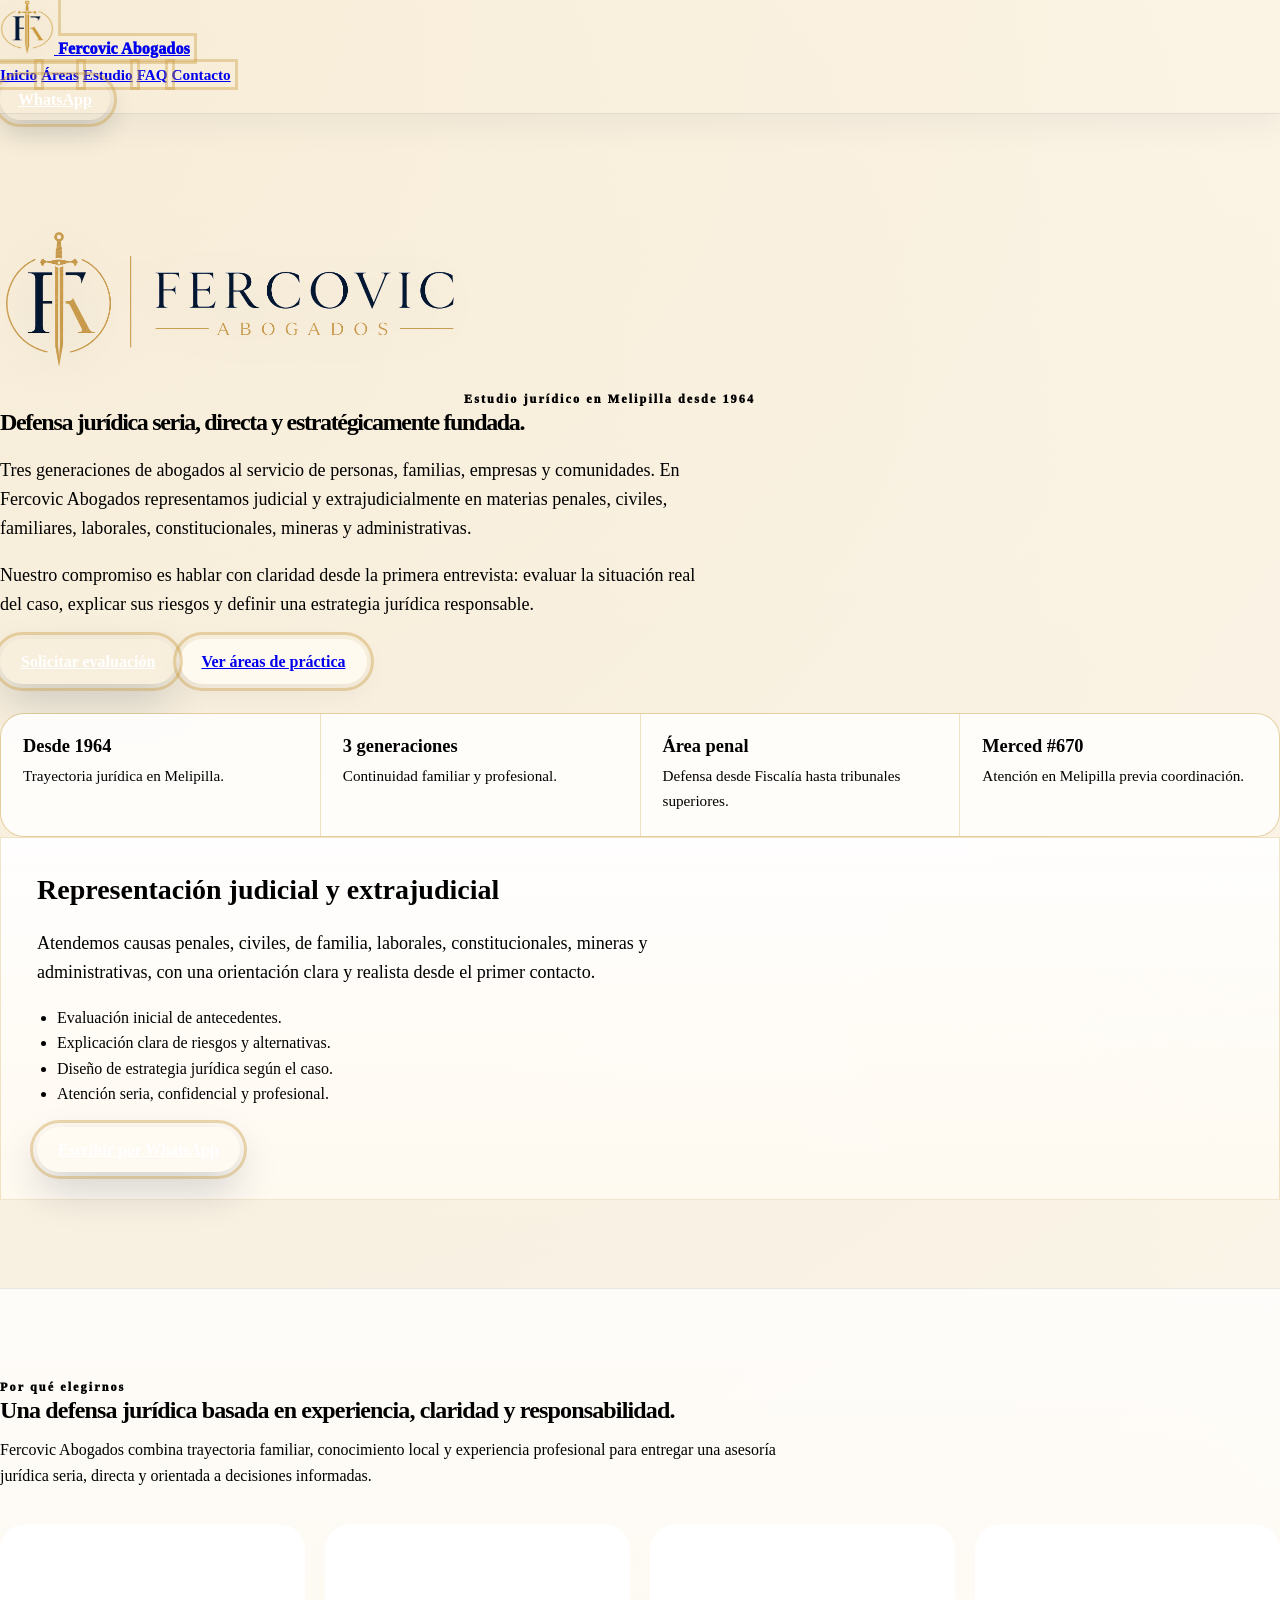
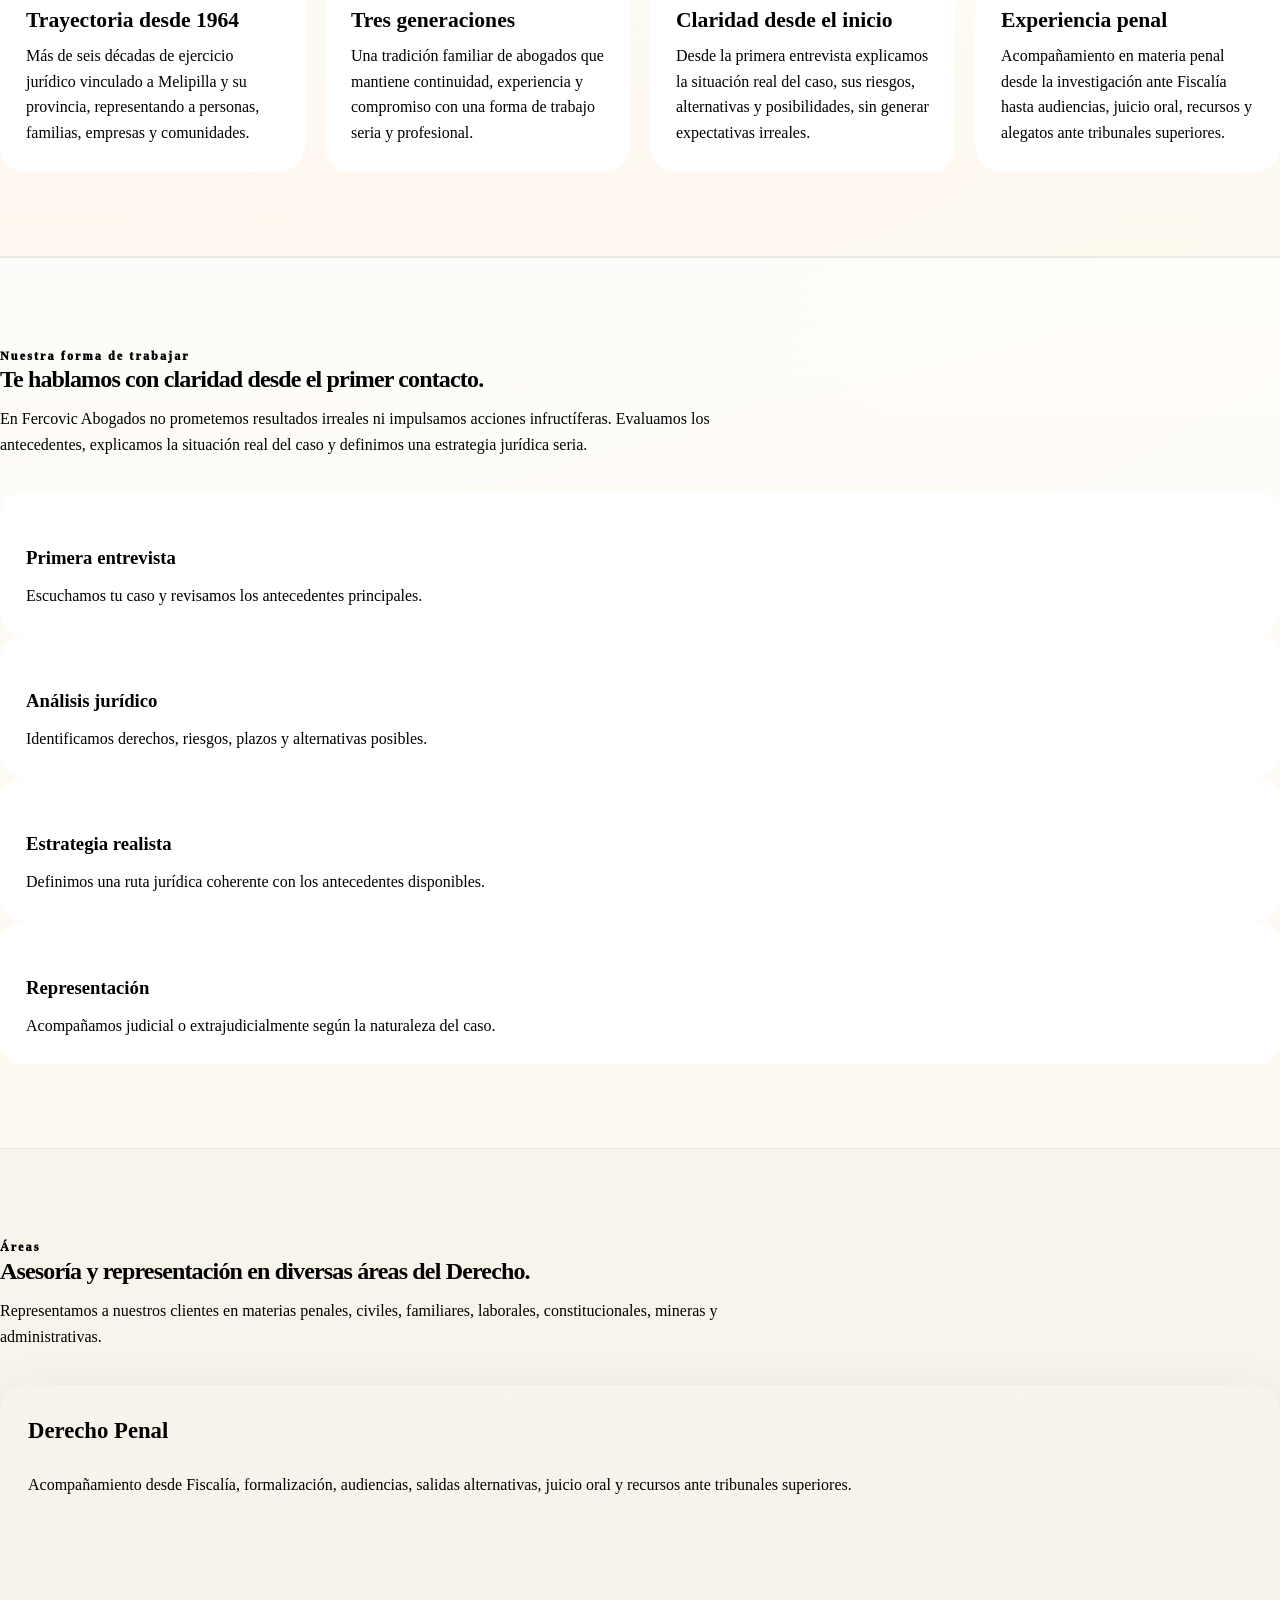
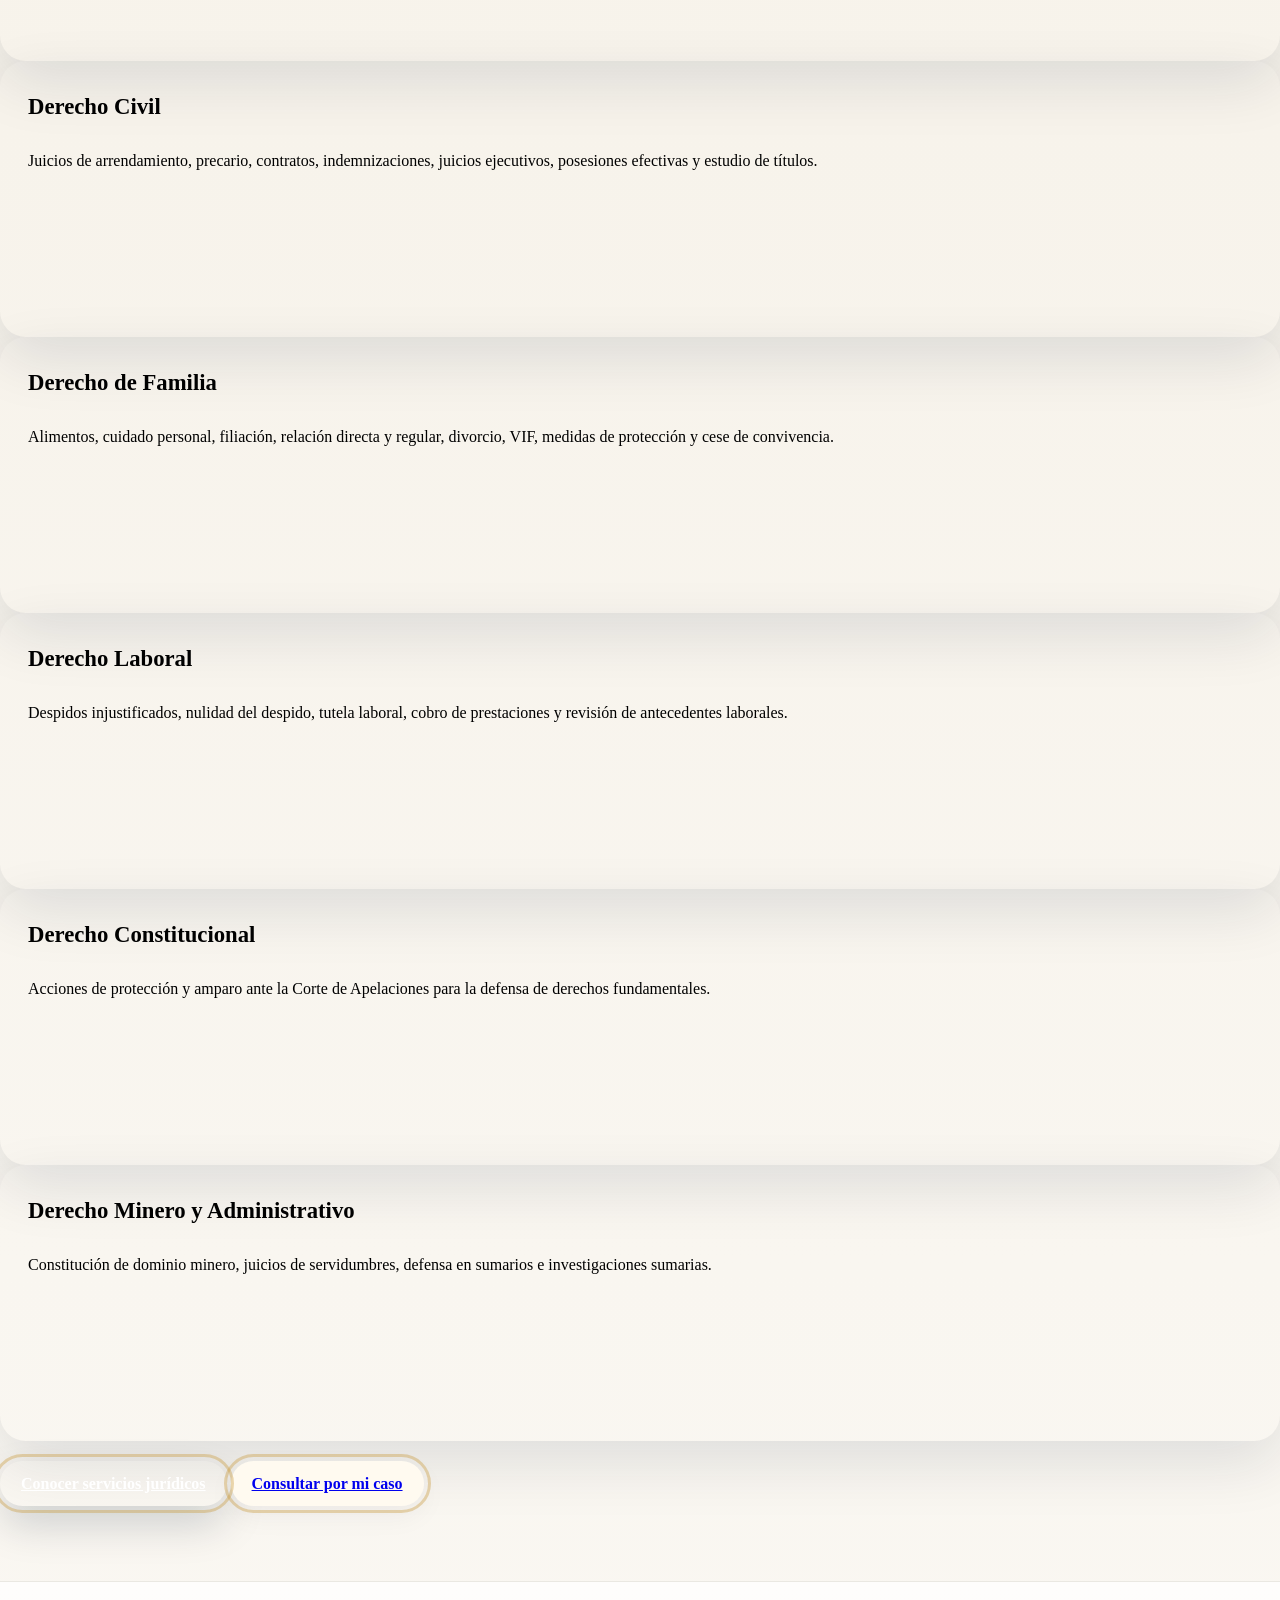
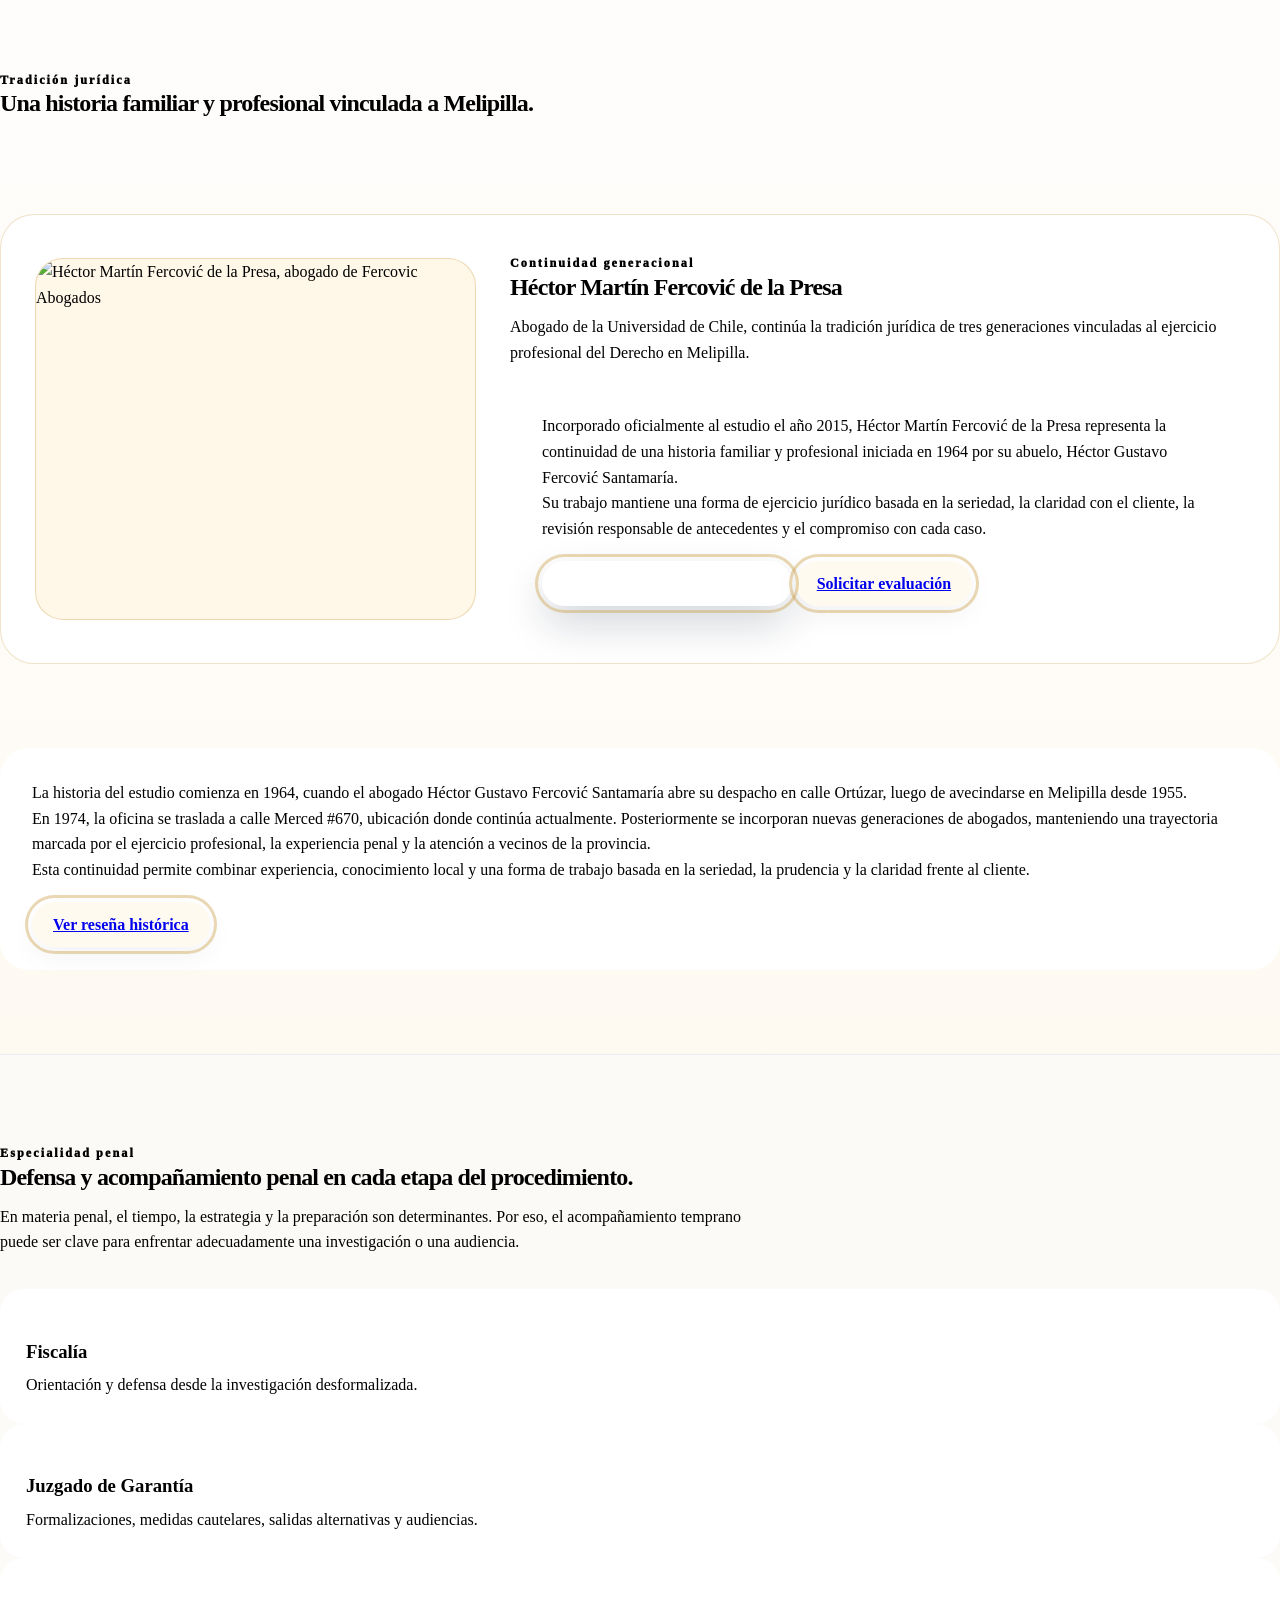
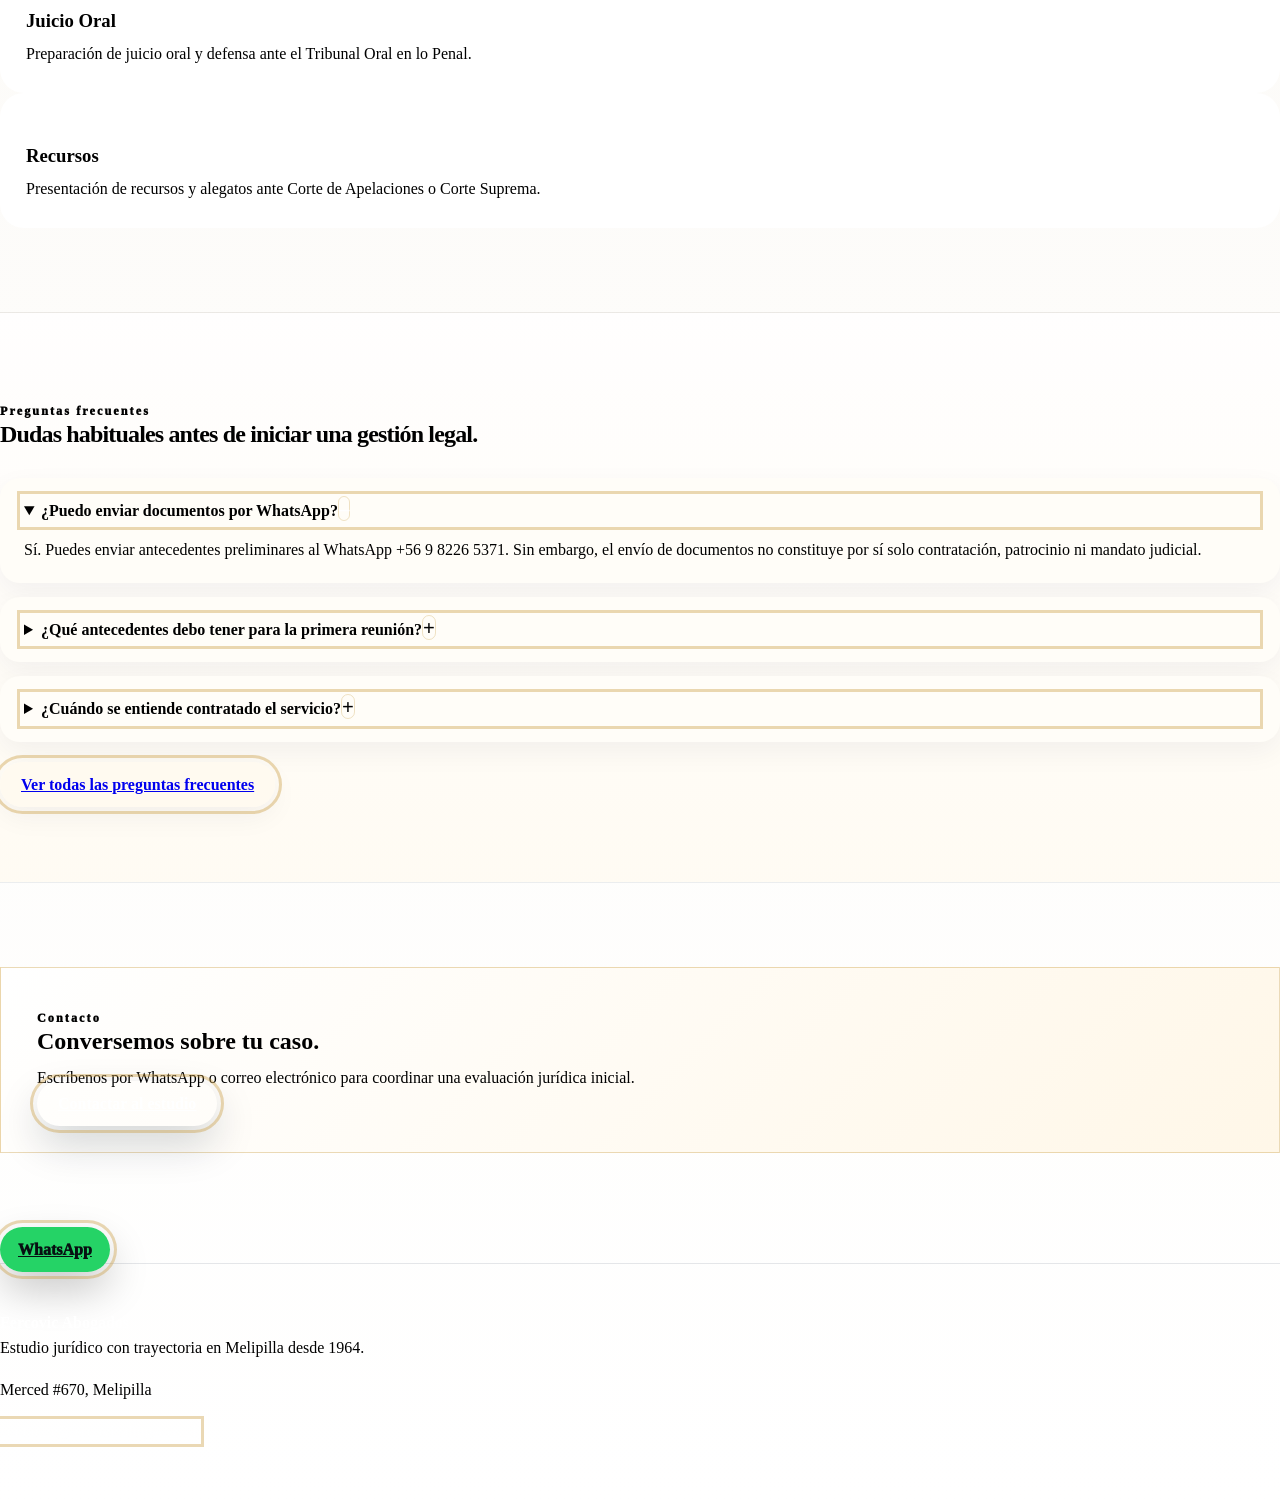
==== index.html @ dc2b2e78 "Update index.html" ====
<!DOCTYPE html>
<html lang="es-CL">
<head>
  <meta charset="UTF-8" />
  <meta name="viewport" content="width=device-width, initial-scale=1.0" />

  <title>Fercovic Abogados | Estudio Jurídico en Chile desde 1964</title>
  <meta name="description" content="Fercovic Abogados es un estudio jurídico en Melipilla con trayectoria desde 1964. Representación judicial y extrajudicial en derecho penal, civil, familia, laboral, constitucional, minero y administrativo." />

  <link rel="canonical" href="https://www.fercovicabogados.cl/" />

  <meta property="og:title" content="Fercovic Abogados | Estudio Jurídico, desde 1964" />
  <meta property="og:description" content="Representación judicial y extrajudicial en derecho penal, civil, familia, laboral, constitucional, minero y administrativo." />
  <meta property="og:type" content="website" />
  <meta property="og:url" content="https://www.fercovicabogados.cl/" />
  <meta property="og:locale" content="es_CL" />

  <meta name="twitter:card" content="summary_large_image" />
  <meta name="theme-color" content="#070b12" />

  <script type="application/ld+json">
  {
    "@context": "https://schema.org",
    "@type": "LegalService",
    "name": "Fercovic Abogados",
    "url": "https://www.fercovicabogados.cl/",
    "description": "Estudio jurídico con trayectoria en Melipilla desde 1964. Representación judicial y extrajudicial en derecho penal, civil, familia, laboral, constitucional, minero y administrativo.",
    "email": "contacto@fercovicabogados.cl",
    "telephone": "+56982265371",
    "address": {
      "@type": "PostalAddress",
      "streetAddress": "Merced 670",
      "addressLocality": "Melipilla",
      "addressRegion": "Región Metropolitana",
      "addressCountry": "CL"
    },
    "areaServed": {
      "@type": "AdministrativeArea",
      "name": "Provincia de Melipilla"
    },
    "foundingDate": "1964",
    "priceRange": "$$",
    "knowsAbout": [
      "Derecho penal",
      "Derecho civil",
      "Derecho de familia",
      "Derecho laboral",
      "Derecho constitucional",
      "Derecho minero",
      "Derecho administrativo"
    ],
    "contactPoint": {
      "@type": "ContactPoint",
      "telephone": "+56982265371",
      "contactType": "Atención jurídica",
      "areaServed": "CL",
      "availableLanguage": "Spanish"
    }
  }
  </script>
<link rel="icon" href="assets/img/favicon.ico" sizes="any">
<link rel="icon" type="image/png" href="assets/img/favicon-32.png">
<link rel="apple-touch-icon" href="assets/img/apple-touch-icon.png">
  <link rel="stylesheet" href="assets/css/styles.css" />
</head>

<body>
<header class="header">
  <div class="container nav">
    <a class="brand brand-logo" href="index.html" aria-label="Ir al inicio de Fercovic Abogados">
      <img 
        src="assets/img/logo-emblema-transparente.png" 
        alt="Fercovic Abogados" 
        class="brand-logo__mark"
      >
      <span class="brand-text">Fercovic Abogados</span>
    </a>

    <nav class="menu" aria-label="Menú principal">
      <a href="index.html">Inicio</a>
      <a href="servicios.html">Áreas</a>
      <a href="quienes-somos.html">Estudio</a>
      <a href="preguntas-frecuentes.html">FAQ</a>
      <a href="contacto.html">Contacto</a>
    </nav>

    <a 
      class="btn btn-small" 
      href="https://wa.me/56982265371?text=Hola%20Fercovic%20Abogados,%20necesito%20asesor%C3%ADa%20jur%C3%ADdica." 
      target="_blank" 
      rel="noopener"
    >
      WhatsApp
    </a>
  </div>
</header>

  <main>
    <section class="hero">
  <div class="container hero-grid">
    <div>
      <img 
        src="assets/img/logo-horizontal-transparente.png" 
        alt="Fercovic Abogados" 
        class="hero-brand-logo"
      >

      <span class="eyebrow">Estudio jurídico en Melipilla desde 1964</span>

      <h1>Defensa jurídica seria, directa y estratégicamente fundada.</h1>

      <p>
        Tres generaciones de abogados al servicio de personas, familias, empresas y comunidades.
        En Fercovic Abogados representamos judicial y extrajudicialmente en materias penales,
        civiles, familiares, laborales, constitucionales, mineras y administrativas.
      </p>

      <p>
        Nuestro compromiso es hablar con claridad desde la primera entrevista: evaluar la situación
        real del caso, explicar sus riesgos y definir una estrategia jurídica responsable.
      </p>

      <div class="hero-actions">
        <a class="btn btn-primary" href="contacto.html">Solicitar evaluación</a>
        <a class="btn btn-outline" href="servicios.html">Ver áreas de práctica</a>
      </div>

      <div class="trust-strip">
        <div class="trust-item">
          <strong>Desde 1964</strong>
          <span>Trayectoria jurídica en Melipilla.</span>
        </div>

        <div class="trust-item">
          <strong>3 generaciones</strong>
          <span>Continuidad familiar y profesional.</span>
        </div>

        <div class="trust-item">
          <strong>Área penal</strong>
          <span>Defensa desde Fiscalía hasta tribunales superiores.</span>
        </div>

        <div class="trust-item">
          <strong>Merced #670</strong>
          <span>Atención en Melipilla previa coordinación.</span>
        </div>
      </div>
    </div>

    <div class="hero-card">
      <h2>Representación judicial y extrajudicial</h2>
      <p>
        Atendemos causas penales, civiles, de familia, laborales, constitucionales,
        mineras y administrativas, con una orientación clara y realista desde el primer contacto.
      </p>

      <ul>
        <li>Evaluación inicial de antecedentes.</li>
        <li>Explicación clara de riesgos y alternativas.</li>
        <li>Diseño de estrategia jurídica según el caso.</li>
        <li>Atención seria, confidencial y profesional.</li>
      </ul>

      <div class="hero-actions">
        <a 
          class="btn btn-primary" 
          href="https://wa.me/56982265371?text=Hola%20Fercovic%20Abogados,%20necesito%20asesor%C3%ADa%20jur%C3%ADdica." 
          target="_blank" 
          rel="noopener"
        >
          Escribir por WhatsApp
        </a>
      </div>
    </div>
  </div>
</section>
<section class="section alt">
  <div class="container">
    <span class="eyebrow">Por qué elegirnos</span>
    <h2 class="section-title">Una defensa jurídica basada en experiencia, claridad y responsabilidad.</h2>
    <p class="section-lead">
      Fercovic Abogados combina trayectoria familiar, conocimiento local y experiencia profesional
      para entregar una asesoría jurídica seria, directa y orientada a decisiones informadas.
    </p>

    <div class="why-grid">
      <article class="why-card">
        <span>01</span>
        <h3>Trayectoria desde 1964</h3>
        <p>
          Más de seis décadas de ejercicio jurídico vinculado a Melipilla y su provincia,
          representando a personas, familias, empresas y comunidades.
        </p>
      </article>

      <article class="why-card">
        <span>02</span>
        <h3>Tres generaciones</h3>
        <p>
          Una tradición familiar de abogados que mantiene continuidad, experiencia y compromiso
          con una forma de trabajo seria y profesional.
        </p>
      </article>

      <article class="why-card">
        <span>03</span>
        <h3>Claridad desde el inicio</h3>
        <p>
          Desde la primera entrevista explicamos la situación real del caso, sus riesgos,
          alternativas y posibilidades, sin generar expectativas irreales.
        </p>
      </article>

      <article class="why-card">
        <span>04</span>
        <h3>Experiencia penal</h3>
        <p>
          Acompañamiento en materia penal desde la investigación ante Fiscalía hasta audiencias,
          juicio oral, recursos y alegatos ante tribunales superiores.
        </p>
      </article>
    </div>
  </div>
</section>
    <section class="section alt">
      <div class="container">
        <span class="eyebrow">Nuestra forma de trabajar</span>
        <h2 class="section-title">Te hablamos con claridad desde el primer contacto.</h2>
        <p class="section-lead">
          En Fercovic Abogados no prometemos resultados irreales ni impulsamos acciones
          infructíferas. Evaluamos los antecedentes, explicamos la situación real del caso
          y definimos una estrategia jurídica seria.
        </p>

        <div class="process-grid">
          <article class="process-card">
            <span>1</span>
            <h3>Primera entrevista</h3>
            <p>Escuchamos tu caso y revisamos los antecedentes principales.</p>
          </article>

          <article class="process-card">
            <span>2</span>
            <h3>Análisis jurídico</h3>
            <p>Identificamos derechos, riesgos, plazos y alternativas posibles.</p>
          </article>

          <article class="process-card">
            <span>3</span>
            <h3>Estrategia realista</h3>
            <p>Definimos una ruta jurídica coherente con los antecedentes disponibles.</p>
          </article>

          <article class="process-card">
            <span>4</span>
            <h3>Representación</h3>
            <p>Acompañamos judicial o extrajudicialmente según la naturaleza del caso.</p>
          </article>
        </div>
      </div>
    </section>

    <section class="section" id="areas">
      <div class="container">
        <span class="eyebrow">Áreas</span>
        <h2 class="section-title">Asesoría y representación en diversas áreas del Derecho.</h2>
        <p class="section-lead">
          Representamos a nuestros clientes en materias penales, civiles, familiares,
          laborales, constitucionales, mineras y administrativas.
        </p>

        <div class="practice-grid">
          <article class="practice-card">
            <h3>Derecho Penal</h3>
            <p>
              Acompañamiento desde Fiscalía, formalización, audiencias, salidas alternativas,
              juicio oral y recursos ante tribunales superiores.
            </p>
          </article>

          <article class="practice-card">
            <h3>Derecho Civil</h3>
            <p>
              Juicios de arrendamiento, precario, contratos, indemnizaciones, juicios ejecutivos,
              posesiones efectivas y estudio de títulos.
            </p>
          </article>

          <article class="practice-card">
            <h3>Derecho de Familia</h3>
            <p>
              Alimentos, cuidado personal, filiación, relación directa y regular, divorcio,
              VIF, medidas de protección y cese de convivencia.
            </p>
          </article>

          <article class="practice-card">
            <h3>Derecho Laboral</h3>
            <p>
              Despidos injustificados, nulidad del despido, tutela laboral, cobro de prestaciones
              y revisión de antecedentes laborales.
            </p>
          </article>

          <article class="practice-card">
            <h3>Derecho Constitucional</h3>
            <p>
              Acciones de protección y amparo ante la Corte de Apelaciones para la defensa
              de derechos fundamentales.
            </p>
          </article>

          <article class="practice-card">
            <h3>Derecho Minero y Administrativo</h3>
            <p>
              Constitución de dominio minero, juicios de servidumbres, defensa en sumarios
              e investigaciones sumarias.
            </p>
          </article>
        </div>

        <div class="hero-actions">
          <a class="btn btn-primary" href="servicios.html">Conocer servicios jurídicos</a>
          <a class="btn btn-outline" href="contacto.html">Consultar por mi caso</a>
        </div>
      </div>
    </section>

    <section class="section alt">
      <div class="container split-section">
        <div>
          <span class="eyebrow">Tradición jurídica</span>
          <h2 class="section-title">Una historia familiar y profesional vinculada a Melipilla.</h2>
          <section class="section">
  <div class="container lawyer-mini">
    <div class="lawyer-mini__photo">
      <img 
        src="assets/img/hector-fercovic-de-la-presa.jpg" 
        alt="Héctor Martín Fercović de la Presa, abogado de Fercovic Abogados"
        loading="lazy"
      >
    </div>

    <div>
      <span class="eyebrow">Continuidad generacional</span>
      <h2 class="section-title">Héctor Martín Fercović de la Presa</h2>

      <p class="section-lead">
        Abogado de la Universidad de Chile, continúa la tradición jurídica de tres generaciones
        vinculadas al ejercicio profesional del Derecho en Melipilla.
      </p>

      <div class="rich-text">
        <p>
          Incorporado oficialmente al estudio el año 2015, Héctor Martín Fercović de la Presa
          representa la continuidad de una historia familiar y profesional iniciada en 1964
          por su abuelo, Héctor Gustavo Fercović Santamaría.
        </p>

        <p>
          Su trabajo mantiene una forma de ejercicio jurídico basada en la seriedad, la claridad
          con el cliente, la revisión responsable de antecedentes y el compromiso con cada caso.
        </p>

        <div class="hero-actions">
          <a class="btn btn-primary" href="quienes-somos.html">Conocer la historia del estudio</a>
          <a class="btn btn-outline" href="contacto.html">Solicitar evaluación</a>
        </div>
      </div>
    </div>
  </div>
</section>
        </div>

        <div class="rich-text">
          <p>
            La historia del estudio comienza en 1964, cuando el abogado Héctor Gustavo Fercović
            Santamaría abre su despacho en calle Ortúzar, luego de avecindarse en Melipilla desde 1955.
          </p>

          <p>
            En 1974, la oficina se traslada a calle Merced #670, ubicación donde continúa actualmente.
            Posteriormente se incorporan nuevas generaciones de abogados, manteniendo una trayectoria
            marcada por el ejercicio profesional, la experiencia penal y la atención a vecinos de la provincia.
          </p>

          <p>
            Esta continuidad permite combinar experiencia, conocimiento local y una forma de trabajo
            basada en la seriedad, la prudencia y la claridad frente al cliente.
          </p>

          <div class="hero-actions">
            <a class="btn btn-outline" href="quienes-somos.html">Ver reseña histórica</a>
          </div>
        </div>
      </div>
    </section>

    <section class="section">
      <div class="container">
        <span class="eyebrow">Especialidad penal</span>
        <h2 class="section-title">Defensa y acompañamiento penal en cada etapa del procedimiento.</h2>
        <p class="section-lead">
          En materia penal, el tiempo, la estrategia y la preparación son determinantes.
          Por eso, el acompañamiento temprano puede ser clave para enfrentar adecuadamente
          una investigación o una audiencia.
        </p>

        <div class="penal-grid">
          <article class="penal-card">
            <span>01</span>
            <h3>Fiscalía</h3>
            <p>Orientación y defensa desde la investigación desformalizada.</p>
          </article>

          <article class="penal-card">
            <span>02</span>
            <h3>Juzgado de Garantía</h3>
            <p>Formalizaciones, medidas cautelares, salidas alternativas y audiencias.</p>
          </article>

          <article class="penal-card">
            <span>03</span>
            <h3>Juicio Oral</h3>
            <p>Preparación de juicio oral y defensa ante el Tribunal Oral en lo Penal.</p>
          </article>

          <article class="penal-card">
            <span>04</span>
            <h3>Recursos</h3>
            <p>Presentación de recursos y alegatos ante Corte de Apelaciones o Corte Suprema.</p>
          </article>
        </div>
      </div>
    </section>

    <section class="section alt">
      <div class="container">
        <span class="eyebrow">Preguntas frecuentes</span>
        <h2 class="section-title">Dudas habituales antes de iniciar una gestión legal.</h2>

        <div class="faq faq-premium">
          <details open>
            <summary>¿Puedo enviar documentos por WhatsApp?</summary>
            <p>
              Sí. Puedes enviar antecedentes preliminares al WhatsApp +56 9 8226 5371.
              Sin embargo, el envío de documentos no constituye por sí solo contratación,
              patrocinio ni mandato judicial.
            </p>
          </details>

          <details>
            <summary>¿Qué antecedentes debo tener para la primera reunión?</summary>
            <p>
              Es recomendable reunir cédula de identidad, contratos, notificaciones, correos,
              mensajes, resoluciones, demandas, querellas o cualquier documento relacionado
              con el caso.
            </p>
          </details>

          <details>
            <summary>¿Cuándo se entiende contratado el servicio?</summary>
            <p>
              Solo cuando exista aceptación expresa del encargo profesional, acuerdo de honorarios
              y entrega de antecedentes suficientes para iniciar la gestión correspondiente.
            </p>
          </details>
        </div>

        <div class="hero-actions">
          <a class="btn btn-outline" href="preguntas-frecuentes.html">Ver todas las preguntas frecuentes</a>
        </div>
      </div>
    </section>

    <section class="section contact-cta">
      <div class="container cta-box">
        <div>
          <span class="eyebrow">Contacto</span>
          <h2>Conversemos sobre tu caso.</h2>
          <p>
            Escríbenos por WhatsApp o correo electrónico para coordinar una evaluación jurídica inicial.
          </p>
        </div>

        <a class="btn btn-primary" href="contacto.html">Contactar al estudio</a>
      </div>
    </section>
  </main>

  <a class="whatsapp-float" href="https://wa.me/56982265371?text=Hola%20Fercovic%20Abogados,%20necesito%20asesor%C3%ADa%20jur%C3%ADdica." target="_blank" rel="noopener">
    WhatsApp
  </a>

  <footer class="footer">
    <div class="container footer-grid">
      <div>
        <strong>Fercovic Abogados</strong>
        <p>Estudio jurídico con trayectoria en Melipilla desde 1964.</p>
      </div>

      <div>
        <p>Merced #670, Melipilla</p>
        <p>
          <a href="mailto:contacto@fercovicabogados.cl">contacto@fercovicabogados.cl</a>
        </p>
      </div>
    </div>
  </footer>
</body>
</html>
---- assets/css/styles.css ----
{--bg:#f7f3eb;--bg-soft:#fbf8f2;--bg-white:#ffffff;--navy:#061a33;--navy-2:#0b2748;--navy-soft:#17395f;--gold:#c79a3b;--gold-2:#d8b56b;--gold-soft(199,154,59,.13);--text:#0a1d35;--muted:#5d6876;--border(6,26,51,.12);--border-gold(199,154,59,.36);--card:#ffffff;--shadow:0 24px 70px rgba(6,26,51,.10);--shadow-soft:0 14px 42px rgba(6,26,51,.08);--radius-xl:32px;--radius-lg:26px;--radius-md:18px;}

/* RESET */

*{box-sizing;}

html{scroll-behavior;}

body{margin:0;font-family, system-ui, -apple-system, BlinkMacSystemFont, "Segoe UI", sans-serif;color(--text);line-height:1.6;overflow-x;background:radial-gradient(circle at top left, rgba(199,154,59,.14), transparent 32%),linear-gradient(180deg, #fffaf1 0%, #f7f3eb 42%, #ffffff 100%);}

img{max-width:100%;display;}

a{color;}

p{margin-top:0;}

::selection{background(199,154,59,.35);color(--navy);}

.container{width(1180px, 92%);margin;}

/* HEADER PREMIUM CLARO */

.header{position;top:0;z-index:50;background(255,255,255,.88);backdrop-filter(18px);-webkit-backdrop-filter(18px);border-bottom:1px solid rgba(6,26,51,.09);box-shadow:0 10px 34px rgba(6,26,51,.055);}

.nav{display;align-items;justify-content;min-height:82px;gap:22px;}

.brand{display;align-items;gap:12px;text-decoration;font-weight:950;letter-spacing:.01em;min-width;}

.brand-mark{width:42px;height:42px;display;place-items;border-radius:14px;background(135deg, var(--navy), var(--navy-2));color:#fff;font-weight:950;box-shadow:0 14px 34px rgba(6,26,51,.18);}

.brand-logo{gap:12px;}

.brand-logo__mark{width:54px;height:54px;object-fit;display;}

.brand-text{color(--navy);font-weight:950;letter-spacing:.01em;}

.menu{display;gap:24px;align-items;}

.menu a{color(--navy-soft);text-decoration;font-weight:750;font-size:.95rem;transition:.2s ease;}

.menu a{color(--gold);}

/* BOTONES */

.btn{display;align-items;justify-content;gap:8px;padding:13px 20px;border-radius:999px;text-decoration;font-weight:900;line-height:1;transition:.22s ease;border:1px solid transparent;cursor;}

.btn-small{padding:11px 17px;color:#fff;background(135deg, var(--navy), var(--navy-2));border-color(6,26,51,.08);box-shadow:0 12px 28px rgba(6,26,51,.16);}

.btn-primary{background(135deg, var(--navy), var(--navy-2));color:#fff;box-shadow:0 18px 42px rgba(6,26,51,.18);}

.btn-outline{background:#fff;border-color(199,154,59,.46);color(--navy);box-shadow:0 10px 28px rgba(6,26,51,.05);}

.btn{transform(-2px);}

.btn-primary,.btn-small{background(135deg, var(--navy-2), #0d315d);}

.btn-outline{border-color(--gold);color(--navy);background:#fffaf0;}

.btn,a,summary,input,select,textarea,button{outline:3px solid rgba(199,154,59,.38);outline-offset:4px;}

/* HERO */

.hero{position;padding:112px 0 88px;}

.hero::before{content:"";position;inset:0;background:linear-gradient(90deg, rgba(255,255,255,.72), rgba(255,255,255,.22)),radial-gradient(circle at 80% 18%, rgba(199,154,59,.12), transparent 25%);pointer-events;}

.hero > .container{position;z-index:1;}

.page-hero{padding-bottom:72px;}

.hero-grid{display;grid-template-columns:1.08fr .92fr;gap:48px;align-items;}

.eyebrow{display;color(--gold);text-transform;letter-spacing:.17em;font-size:.76rem;font-weight:950;margin-bottom:18px;}

.hero h1{color(--navy);font-family, "Times New Roman", serif;font-size(2.5rem, 5vw, 5.2rem);line-height:1.01;margin:0 0 22px;letter-spacing:-.055em;}

.hero p{color(--muted);font-size:1.13rem;max-width:720px;}

.hero-actions{display;gap:14px;flex-wrap;margin-top:30px;}

.hero-card{border:1px solid rgba(199,154,59,.26);background:linear-gradient(180deg, rgba(255,255,255,.96), rgba(255,250,241,.94)),radial-gradient(circle at top right, rgba(199,154,59,.16), transparent 38%);border-radius(--radius-xl);padding:36px;box-shadow(--shadow);}

.hero-card h2{margin-top:0;color(--navy);font-family, "Times New Roman", serif;line-height:1.12;font-size:1.75rem;}

.hero-card p,.hero-card li{color(--muted);}

.hero-card ul{padding-left:20px;margin-bottom:0;}

.hero-card strong{color(--navy);}

/* SECCIONES */

.section{padding:84px 0;}

.alt{background:linear-gradient(180deg, rgba(255,255,255,.78), rgba(255,250,241,.78));border-top:1px solid rgba(6,26,51,.08);border-bottom:1px solid rgba(6,26,51,.08);}

.section-title{color(--navy);font-family, "Times New Roman", serif;font-size(2rem, 3.4vw, 3.3rem);line-height:1.05;margin:0 0 14px;letter-spacing:-.035em;}

.section-lead{color(--muted);max-width:780px;}

/* HOME CARDS */

.practice-grid{display;grid-template-columns(3, 1fr);gap:22px;margin-top:36px;}

.practice-card{background(--card);border:1px solid var(--border);border-radius:26px;padding:28px;min-height:220px;transition:.22s ease;box-shadow(--shadow-soft);}

.practice-card{transform(-5px);border-color(199,154,59,.45);box-shadow:0 22px 60px rgba(6,26,51,.11);}

.practice-card h3{margin-top:0;color(--navy);font-family, "Times New Roman", serif;font-size:1.42rem;}

.practice-card p{color(--muted);}

/* FAQ */

.faq{margin-top:30px;}

details{background:#fff;border:1px solid var(--border);border-radius:20px;padding:20px 24px;margin-bottom:14px;box-shadow:0 10px 28px rgba(6,26,51,.05);}

summary{cursor;font-weight:900;color(--navy);}

details p{color(--muted);margin:14px 0 0;}

.faq-premium{display;gap:14px;}

.faq-premium details{position;overflow;transition:.2s ease;}

.faq-premium details::before{content:"";position;inset:0 auto 0 0;width:4px;background(180deg, var(--gold), var(--gold-2));opacity:.9;}

.faq-premium details{transform(-2px);border-color(199,154,59,.42);background:#fffdf8;}

.faq-premium summary{list-style;display;align-items;justify-content;gap:18px;}

.faq-premium summary::-webkit-details-marker{display;}

.faq-premium summary::after{content:"+";width:32px;height:32px;min-width:32px;display;place-items;border-radius:999px;background(199,154,59,.13);border:1px solid rgba(199,154,59,.28);color(--gold);font-size:1.3rem;line-height:1;transition:.2s ease;}

.faq-premium details[open] summary::after{content:"–";background(135deg, var(--gold), var(--gold-2));color:#fff;}

/* CTA */

.cta-box{display;align-items;justify-content;gap:24px;padding:36px;border:1px solid rgba(199,154,59,.36);border-radius(--radius-xl);background:linear-gradient(135deg, #fff, #fff7e8),radial-gradient(circle at top right, rgba(199,154,59,.15), transparent 38%);box-shadow(--shadow);}

.cta-box h2{margin:0 0 10px;color(--navy);font-family, "Times New Roman", serif;font-size(1.8rem, 3vw, 3rem);line-height:1.08;}

.cta-box p{color(--muted);margin:0;}

/* FORMULARIO */

.contact-form{display;gap:14px;margin-top:30px;padding:32px;border:1px solid rgba(199,154,59,.25);border-radius(--radius-lg);background:#fff;box-shadow(--shadow);}

.contact-form label{color(--navy);font-weight:900;}

.contact-form input,.contact-form select,.contact-form textarea{width:100%;padding:15px 16px;border-radius:16px;border:1px solid rgba(6,26,51,.14);background:#fffdf9;color(--navy);font;outline;transition:.2s ease;}

.contact-form input::placeholder,.contact-form textarea::placeholder{color(10,29,53,.45);}

.contact-form input,.contact-form select,.contact-form textarea{border-color(199,154,59,.75);box-shadow:0 0 0 4px rgba(199,154,59,.12);background:#fff;}

.contact-form textarea{resize;min-height:170px;}

.contact-form select option{color(--navy);}

/* SERVICIOS */

.service-list{display;gap:24px;margin-top:36px;}

.service-panel{display;grid-template-columns:.95fr 1fr;gap:30px;align-items;padding:32px;border:1px solid var(--border);border-radius:30px;background:#fff;box-shadow(--shadow-soft);}

.service-panel.featured-service,.featured-service{border-color(--border-gold);background:linear-gradient(135deg, #fff, #fff7e8);}

.service-panel h3{margin:8px 0 12px;color(--navy);font-family, "Times New Roman", serif;font-size:1.7rem;line-height:1.1;}

.service-panel p{color(--muted);margin-bottom:0;}

.service-panel ul{margin:0;padding:0;list-style;display;gap:10px;}

.service-panel li{position;padding-left:28px;color(--muted);}

.service-panel li::before{content:"";position;left:0;top:.65em;width:9px;height:9px;border-radius:999px;background(135deg, var(--gold), var(--gold-2));box-shadow:0 0 0 5px rgba(199,154,59,.12);}

.service-number{display;width:46px;height:46px;align-items;justify-content;border-radius:16px;background(199,154,59,.12);border:1px solid rgba(199,154,59,.32);color(--gold);font-weight:950;}

/* PROCESO */

.process-grid{display;grid-template-columns(4, 1fr);gap:18px;margin-top:34px;}

.process-card{padding:26px;border:1px solid var(--border);border-radius:24px;background:#fff;box-shadow(--shadow-soft);}

.process-card span{display;width:38px;height:38px;align-items;justify-content;border-radius:14px;background(135deg, var(--navy), var(--navy-2));color:#fff;font-weight:950;margin-bottom:14px;}

.process-card h3{color(--navy);margin:0 0 10px;font-family, "Times New Roman", serif;}

.process-card p{color(--muted);margin:0;}

/* HISTORIA */

.timeline{display;gap:22px;margin-top:38px;position;}

.timeline-item{display;grid-template-columns:130px 1fr;gap:24px;align-items;padding:30px;border:1px solid var(--border);border-radius:28px;background:#fff;box-shadow(--shadow-soft);}

.timeline-year{display;align-items;justify-content;min-height:70px;border-radius:22px;background(135deg, var(--navy), var(--navy-2));color:#fff;font-weight:950;font-size:1.35rem;box-shadow:0 16px 45px rgba(6,26,51,.16);}

.timeline-content h3{margin:0 0 10px;color(--navy);font-family, "Times New Roman", serif;font-size:1.45rem;line-height:1.15;}

.timeline-content p{color(--muted);margin:0;}

/* PERFIL / FOTO */

.profile-section{display;grid-template-columns:.82fr 1.18fr;gap:42px;align-items;}

.profile-photo-card{position;border-radius:32px;overflow;border:1px solid rgba(199,154,59,.38);background:#fff;box-shadow(--shadow);min-height:520px;}

.profile-photo-card::before{content:"";position;inset:0;background:linear-gradient(180deg, transparent 55%, rgba(6,26,51,.48));z-index:1;pointer-events;}

.profile-photo-card img{width:100%;height:100%;min-height:520px;object-fit;object-position;filter(.98) contrast(1.03);}

.profile-content .rich-text{margin-top:24px;}

/* BLOQUES DE TEXTO */

.split-section{display;grid-template-columns:.8fr 1.2fr;gap:42px;align-items;}

.rich-text{padding:32px;border:1px solid var(--border);border-radius:28px;background:#fff;box-shadow(--shadow-soft);}

.rich-text p{color(--muted);margin-top:0;}

.rich-text p{margin-bottom:0;}

/* PENAL */

.penal-grid{display;grid-template-columns(4, 1fr);gap:18px;margin-top:34px;}

.penal-card{padding:26px;border:1px solid var(--border);border-radius:24px;background:#fff;box-shadow(--shadow-soft);}

.penal-card span{display;width:38px;height:38px;align-items;justify-content;border-radius:14px;background(135deg, var(--gold), var(--gold-2));color:#fff;font-weight:950;margin-bottom:14px;}

.penal-card h3{margin:0 0 10px;color(--navy);font-family, "Times New Roman", serif;line-height:1.15;}

.penal-card p{margin:0;color(--muted);}

/* WHATSAPP */

.whatsapp-float{position;right:22px;bottom:22px;z-index:999;background:#25D366;color:#071012;padding:14px 18px;border-radius:999px;font-weight:950;text-decoration;box-shadow:0 18px 40px rgba(0,0,0,.22);transition:.2s ease;}

.whatsapp-float{transform(-3px);}

/* FOOTER */

.footer{border-top:1px solid rgba(6,26,51,.1);padding:46px 0;color(255,255,255,.75);background(135deg, var(--navy), #031225);}

.footer-grid{display;justify-content;gap:24px;}

.footer strong{color:#fff;}

.footer a{color:#fff;text-decoration;}

.footer a{color(--gold-2);}

/* RESPONSIVE */

@media(max-width:1050px){.menu{gap:16px;}

.menu a{font-size:.9rem;}}

@media(max-width:900px){.nav{min-height:76px;}

.menu{display;}

.hero{padding:78px 0 64px;}

.hero-grid,.practice-grid,.service-panel,.split-section,.profile-section{grid-template-columns:1fr;}

.practice-grid{gap:18px;}

.process-grid,.penal-grid{grid-template-columns:1fr;}

.cta-box,.footer-grid{flex-direction;align-items;}

.hero-card,.service-panel,.timeline-item,.rich-text,.contact-form{padding:24px;}

.timeline-item{grid-template-columns:1fr;}

.timeline-year{width:120px;}

.profile-photo-card{min-height;}

.profile-photo-card img{min-height:360px;}

.whatsapp-float{right:16px;bottom:16px;}}

@media(max-width:620px){.container{width(100% - 28px, 1180px);}

.brand-logo__mark{width:44px;height:44px;}

.brand-text{font-size:.92rem;}

.btn{width:100%;text-align;}

.btn-small{width;padding:10px 14px;}

.hero h1{font-size(2.15rem, 12vw, 3rem);letter-spacing:-.045em;}

.hero p{font-size:1rem;}

.hero-actions{width:100%;}

.section{padding:64px 0;}

.section-title{font-size(1.9rem, 10vw, 2.45rem);}

.hero-card,.practice-card,.service-panel,.timeline-item,.rich-text,.contact-form,.cta-box,.profile-photo-card{border-radius:24px;}

.service-panel h3{font-size:1.42rem;}

.whatsapp-float{left:16px;right:16px;text-align;justify-content;display;}}.hero-brand-logo{width(440px, 100%);height;margin-bottom:30px;object-fit;}
/* Logo horizontal protagonista en el hero */
.hero-brand-logo{
  width:min(460px, 100%);
  height:auto;
  margin-bottom:30px;
  object-fit:contain;
  filter:drop-shadow(0 10px 24px rgba(6,26,51,.08));
}

/* Franja de confianza bajo hero */
.trust-strip{
  display:grid;
  grid-template-columns:repeat(4, 1fr);
  gap:1px;
  margin-top:38px;
  border:1px solid rgba(199,154,59,.26);
  border-radius:24px;
  overflow:hidden;
  background:rgba(199,154,59,.18);
  box-shadow:var(--shadow-soft);
}

.trust-item{
  background:rgba(255,255,255,.92);
  padding:22px;
}

.trust-item strong{
  display:block;
  color:var(--navy);
  font-family:Georgia, "Times New Roman", serif;
  font-size:1.15rem;
  line-height:1.15;
  margin-bottom:6px;
}

.trust-item span{
  color:var(--muted);
  font-size:.95rem;
}

/* Área destacada: Derecho Penal */
.featured-area{
  display:grid;
  grid-template-columns:1fr .8fr;
  gap:34px;
  align-items:center;
  padding:38px;
  border-radius:34px;
  border:1px solid rgba(199,154,59,.36);
  background:
    linear-gradient(135deg, #fff, #fff7e8),
    radial-gradient(circle at top right, rgba(199,154,59,.16), transparent 38%);
  box-shadow:var(--shadow);
  margin-top:38px;
}

.featured-area__badge{
  display:inline-flex;
  align-items:center;
  gap:8px;
  padding:9px 13px;
  border-radius:999px;
  background:rgba(199,154,59,.13);
  color:var(--gold);
  border:1px solid rgba(199,154,59,.28);
  font-weight:900;
  font-size:.82rem;
  text-transform:uppercase;
  letter-spacing:.12em;
  margin-bottom:16px;
}

.featured-area h3{
  margin:0 0 14px;
  color:var(--navy);
  font-family:Georgia, "Times New Roman", serif;
  font-size:clamp(2rem, 3.2vw, 3.1rem);
  line-height:1.03;
}

.featured-area p{
  color:var(--muted);
}

.featured-area__list{
  display:grid;
  gap:12px;
  margin:0;
  padding:0;
  list-style:none;
}

.featured-area__list li{
  position:relative;
  padding-left:30px;
  color:var(--muted);
}

.featured-area__list li::before{
  content:"";
  position:absolute;
  left:0;
  top:.66em;
  width:10px;
  height:10px;
  border-radius:50%;
  background:linear-gradient(135deg, var(--gold), var(--gold-2));
  box-shadow:0 0 0 5px rgba(199,154,59,.12);
}

/* Por qué elegirnos */
.why-grid{
  display:grid;
  grid-template-columns:repeat(4, 1fr);
  gap:20px;
  margin-top:36px;
}

.why-card{
  background:#fff;
  border:1px solid var(--border);
  border-radius:26px;
  padding:26px;
  box-shadow:var(--shadow-soft);
  transition:.22s ease;
}

.why-card:hover{
  transform:translateY(-4px);
  border-color:rgba(199,154,59,.42);
}

.why-card span{
  display:inline-flex;
  width:42px;
  height:42px;
  align-items:center;
  justify-content:center;
  border-radius:15px;
  background:linear-gradient(135deg, var(--navy), var(--navy-2));
  color:#fff;
  font-weight:950;
  margin-bottom:16px;
}

.why-card h3{
  margin:0 0 10px;
  color:var(--navy);
  font-family:Georgia, "Times New Roman", serif;
  font-size:1.35rem;
  line-height:1.15;
}

.why-card p{
  color:var(--muted);
  margin:0;
}

/* Perfil resumido de abogado en home */
.lawyer-mini{
  display:grid;
  grid-template-columns:.75fr 1.25fr;
  gap:34px;
  align-items:center;
  padding:34px;
  border-radius:34px;
  border:1px solid rgba(199,154,59,.28);
  background:#fff;
  box-shadow:var(--shadow);
}

.lawyer-mini__photo{
  border-radius:28px;
  overflow:hidden;
  border:1px solid rgba(199,154,59,.32);
  background:#fff7e8;
  min-height:360px;
}

.lawyer-mini__photo img{
  width:100%;
  height:100%;
  min-height:360px;
  object-fit:cover;
  object-position:center;
}

.lawyer-mini h3{
  margin:0 0 12px;
  color:var(--navy);
  font-family:Georgia, "Times New Roman", serif;
  font-size:clamp(1.9rem, 3vw, 2.8rem);
  line-height:1.05;
}

.lawyer-mini p{
  color:var(--muted);
}

/* Tarjetas de contacto */
.contact-cards{
  display:grid;
  grid-template-columns:repeat(3, 1fr);
  gap:22px;
  margin-top:34px;
}

.contact-card{
  background:#fff;
  border:1px solid var(--border);
  border-radius:26px;
  padding:28px;
  box-shadow:var(--shadow-soft);
}

.contact-card h3{
  margin:0 0 10px;
  color:var(--navy);
  font-family:Georgia, "Times New Roman", serif;
  font-size:1.45rem;
}

.contact-card p{
  color:var(--muted);
  margin-bottom:10px;
}

.contact-card a{
  color:var(--navy);
  font-weight:900;
  text-decoration:none;
}

.contact-card a:hover{
  color:var(--gold);
}

/* Mapa */
.map-card{
  overflow:hidden;
  border-radius:30px;
  border:1px solid rgba(199,154,59,.28);
  background:#fff;
  box-shadow:var(--shadow);
  margin-top:30px;
}

.map-card iframe{
  display:block;
  width:100%;
  min-height:420px;
}

/* Landing de áreas jurídicas */
.area-hero-note{
  margin-top:24px;
  padding:18px 20px;
  border-left:4px solid var(--gold);
  background:#fff;
  border-radius:18px;
  box-shadow:var(--shadow-soft);
  color:var(--muted);
}

.area-content-grid{
  display:grid;
  grid-template-columns:1fr .38fr;
  gap:34px;
  align-items:start;
}

.area-main-card,
.area-side-card{
  background:#fff;
  border:1px solid var(--border);
  border-radius:28px;
  padding:30px;
  box-shadow:var(--shadow-soft);
}

.area-main-card h2,
.area-side-card h3{
  color:var(--navy);
  font-family:Georgia, "Times New Roman", serif;
  margin-top:0;
}

.area-main-card p,
.area-side-card p,
.area-main-card li,
.area-side-card li{
  color:var(--muted);
}

.area-main-card ul,
.area-side-card ul{
  padding-left:20px;
}

/* Ajuste fino del header */
.header .btn-small{
  white-space:nowrap;
}

.brand-logo__mark{
  filter:drop-shadow(0 8px 16px rgba(6,26,51,.08));
}

/* Mejoras responsivas */
@media(max-width:900px){
  .trust-strip,
  .featured-area,
  .why-grid,
  .lawyer-mini,
  .contact-cards,
  .area-content-grid{
    grid-template-columns:1fr;
  }

  .trust-strip{
    gap:0;
  }

  .featured-area,
  .lawyer-mini{
    padding:26px;
  }

  .lawyer-mini__photo,
  .lawyer-mini__photo img{
    min-height:320px;
  }
}

@media(max-width:620px){
  .hero-brand-logo{
    width:min(340px, 100%);
    margin-bottom:24px;
  }

  .trust-item{
    padding:18px;
  }

  .featured-area,
  .lawyer-mini,
  .contact-card,
  .area-main-card,
  .area-side-card{
    border-radius:24px;
  }

  .why-grid{
    gap:16px;
  }

  .contact-cards{
    gap:16px;
  }
}

/* Logo horizontal protagonista en el hero */
.hero-brand-logo{
  width:min(460px, 100%);
  height:auto;
  margin-bottom:30px;
  object-fit:contain;
  filter:drop-shadow(0 10px 24px rgba(6,26,51,.08));
}

/* Franja de confianza bajo hero */
.trust-strip{
  display:grid;
  grid-template-columns:repeat(4, 1fr);
  gap:1px;
  margin-top:38px;
  border:1px solid rgba(199,154,59,.26);
  border-radius:24px;
  overflow:hidden;
  background:rgba(199,154,59,.18);
  box-shadow:var(--shadow-soft);
}

.trust-item{
  background:rgba(255,255,255,.92);
  padding:22px;
}

.trust-item strong{
  display:block;
  color:var(--navy);
  font-family:Georgia, "Times New Roman", serif;
  font-size:1.15rem;
  line-height:1.15;
  margin-bottom:6px;
}

.trust-item span{
  color:var(--muted);
  font-size:.95rem;
}

/* Área destacada: Derecho Penal */
.featured-area{
  display:grid;
  grid-template-columns:1fr .8fr;
  gap:34px;
  align-items:center;
  padding:38px;
  border-radius:34px;
  border:1px solid rgba(199,154,59,.36);
  background:
    linear-gradient(135deg, #fff, #fff7e8),
    radial-gradient(circle at top right, rgba(199,154,59,.16), transparent 38%);
  box-shadow:var(--shadow);
  margin-top:38px;
}

.featured-area__badge{
  display:inline-flex;
  align-items:center;
  gap:8px;
  padding:9px 13px;
  border-radius:999px;
  background:rgba(199,154,59,.13);
  color:var(--gold);
  border:1px solid rgba(199,154,59,.28);
  font-weight:900;
  font-size:.82rem;
  text-transform:uppercase;
  letter-spacing:.12em;
  margin-bottom:16px;
}

.featured-area h3{
  margin:0 0 14px;
  color:var(--navy);
  font-family:Georgia, "Times New Roman", serif;
  font-size:clamp(2rem, 3.2vw, 3.1rem);
  line-height:1.03;
}

.featured-area p{
  color:var(--muted);
}

.featured-area__list{
  display:grid;
  gap:12px;
  margin:0;
  padding:0;
  list-style:none;
}

.featured-area__list li{
  position:relative;
  padding-left:30px;
  color:var(--muted);
}

.featured-area__list li::before{
  content:"";
  position:absolute;
  left:0;
  top:.66em;
  width:10px;
  height:10px;
  border-radius:50%;
  background:linear-gradient(135deg, var(--gold), var(--gold-2));
  box-shadow:0 0 0 5px rgba(199,154,59,.12);
}

/* Por qué elegirnos */
.why-grid{
  display:grid;
  grid-template-columns:repeat(4, 1fr);
  gap:20px;
  margin-top:36px;
}

.why-card{
  background:#fff;
  border:1px solid var(--border);
  border-radius:26px;
  padding:26px;
  box-shadow:var(--shadow-soft);
  transition:.22s ease;
}

.why-card:hover{
  transform:translateY(-4px);
  border-color:rgba(199,154,59,.42);
}

.why-card span{
  display:inline-flex;
  width:42px;
  height:42px;
  align-items:center;
  justify-content:center;
  border-radius:15px;
  background:linear-gradient(135deg, var(--navy), var(--navy-2));
  color:#fff;
  font-weight:950;
  margin-bottom:16px;
}

.why-card h3{
  margin:0 0 10px;
  color:var(--navy);
  font-family:Georgia, "Times New Roman", serif;
  font-size:1.35rem;
  line-height:1.15;
}

.why-card p{
  color:var(--muted);
  margin:0;
}

/* Perfil resumido de abogado en home */
.lawyer-mini{
  display:grid;
  grid-template-columns:.75fr 1.25fr;
  gap:34px;
  align-items:center;
  padding:34px;
  border-radius:34px;
  border:1px solid rgba(199,154,59,.28);
  background:#fff;
  box-shadow:var(--shadow);
}

.lawyer-mini__photo{
  border-radius:28px;
  overflow:hidden;
  border:1px solid rgba(199,154,59,.32);
  background:#fff7e8;
  min-height:360px;
}

.lawyer-mini__photo img{
  width:100%;
  height:100%;
  min-height:360px;
  object-fit:cover;
  object-position:center;
}

.lawyer-mini h3{
  margin:0 0 12px;
  color:var(--navy);
  font-family:Georgia, "Times New Roman", serif;
  font-size:clamp(1.9rem, 3vw, 2.8rem);
  line-height:1.05;
}

.lawyer-mini p{
  color:var(--muted);
}

/* Tarjetas de contacto */
.contact-cards{
  display:grid;
  grid-template-columns:repeat(3, 1fr);
  gap:22px;
  margin-top:34px;
}

.contact-card{
  background:#fff;
  border:1px solid var(--border);
  border-radius:26px;
  padding:28px;
  box-shadow:var(--shadow-soft);
}

.contact-card h3{
  margin:0 0 10px;
  color:var(--navy);
  font-family:Georgia, "Times New Roman", serif;
  font-size:1.45rem;
}

.contact-card p{
  color:var(--muted);
  margin-bottom:10px;
}

.contact-card a{
  color:var(--navy);
  font-weight:900;
  text-decoration:none;
}

.contact-card a:hover{
  color:var(--gold);
}

/* Mapa */
.map-card{
  overflow:hidden;
  border-radius:30px;
  border:1px solid rgba(199,154,59,.28);
  background:#fff;
  box-shadow:var(--shadow);
  margin-top:30px;
}

.map-card iframe{
  display:block;
  width:100%;
  min-height:420px;
}

/* Landing de áreas jurídicas */
.area-hero-note{
  margin-top:24px;
  padding:18px 20px;
  border-left:4px solid var(--gold);
  background:#fff;
  border-radius:18px;
  box-shadow:var(--shadow-soft);
  color:var(--muted);
}

.area-content-grid{
  display:grid;
  grid-template-columns:1fr .38fr;
  gap:34px;
  align-items:start;
}

.area-main-card,
.area-side-card{
  background:#fff;
  border:1px solid var(--border);
  border-radius:28px;
  padding:30px;
  box-shadow:var(--shadow-soft);
}

.area-main-card h2,
.area-side-card h3{
  color:var(--navy);
  font-family:Georgia, "Times New Roman", serif;
  margin-top:0;
}

.area-main-card p,
.area-side-card p,
.area-main-card li,
.area-side-card li{
  color:var(--muted);
}

.area-main-card ul,
.area-side-card ul{
  padding-left:20px;
}

/* Ajuste fino del header */
.header .btn-small{
  white-space:nowrap;
}

.brand-logo__mark{
  filter:drop-shadow(0 8px 16px rgba(6,26,51,.08));
}

/* Mejoras responsivas */
@media(max-width:900px){
  .trust-strip,
  .featured-area,
  .why-grid,
  .lawyer-mini,
  .contact-cards,
  .area-content-grid{
    grid-template-columns:1fr;
  }

  .trust-strip{
    gap:0;
  }

  .featured-area,
  .lawyer-mini{
    padding:26px;
  }

  .lawyer-mini__photo,
  .lawyer-mini__photo img{
    min-height:320px;
  }
}

@media(max-width:620px){
  .hero-brand-logo{
    width:min(340px, 100%);
    margin-bottom:24px;
  }

  .trust-item{
    padding:18px;
  }

  .featured-area,
  .lawyer-mini,
  .contact-card,
  .area-main-card,
  .area-side-card{
    border-radius:24px;
  }

  .why-grid{
    gap:16px;
  }

  .contact-cards{
    gap:16px;
  }
}
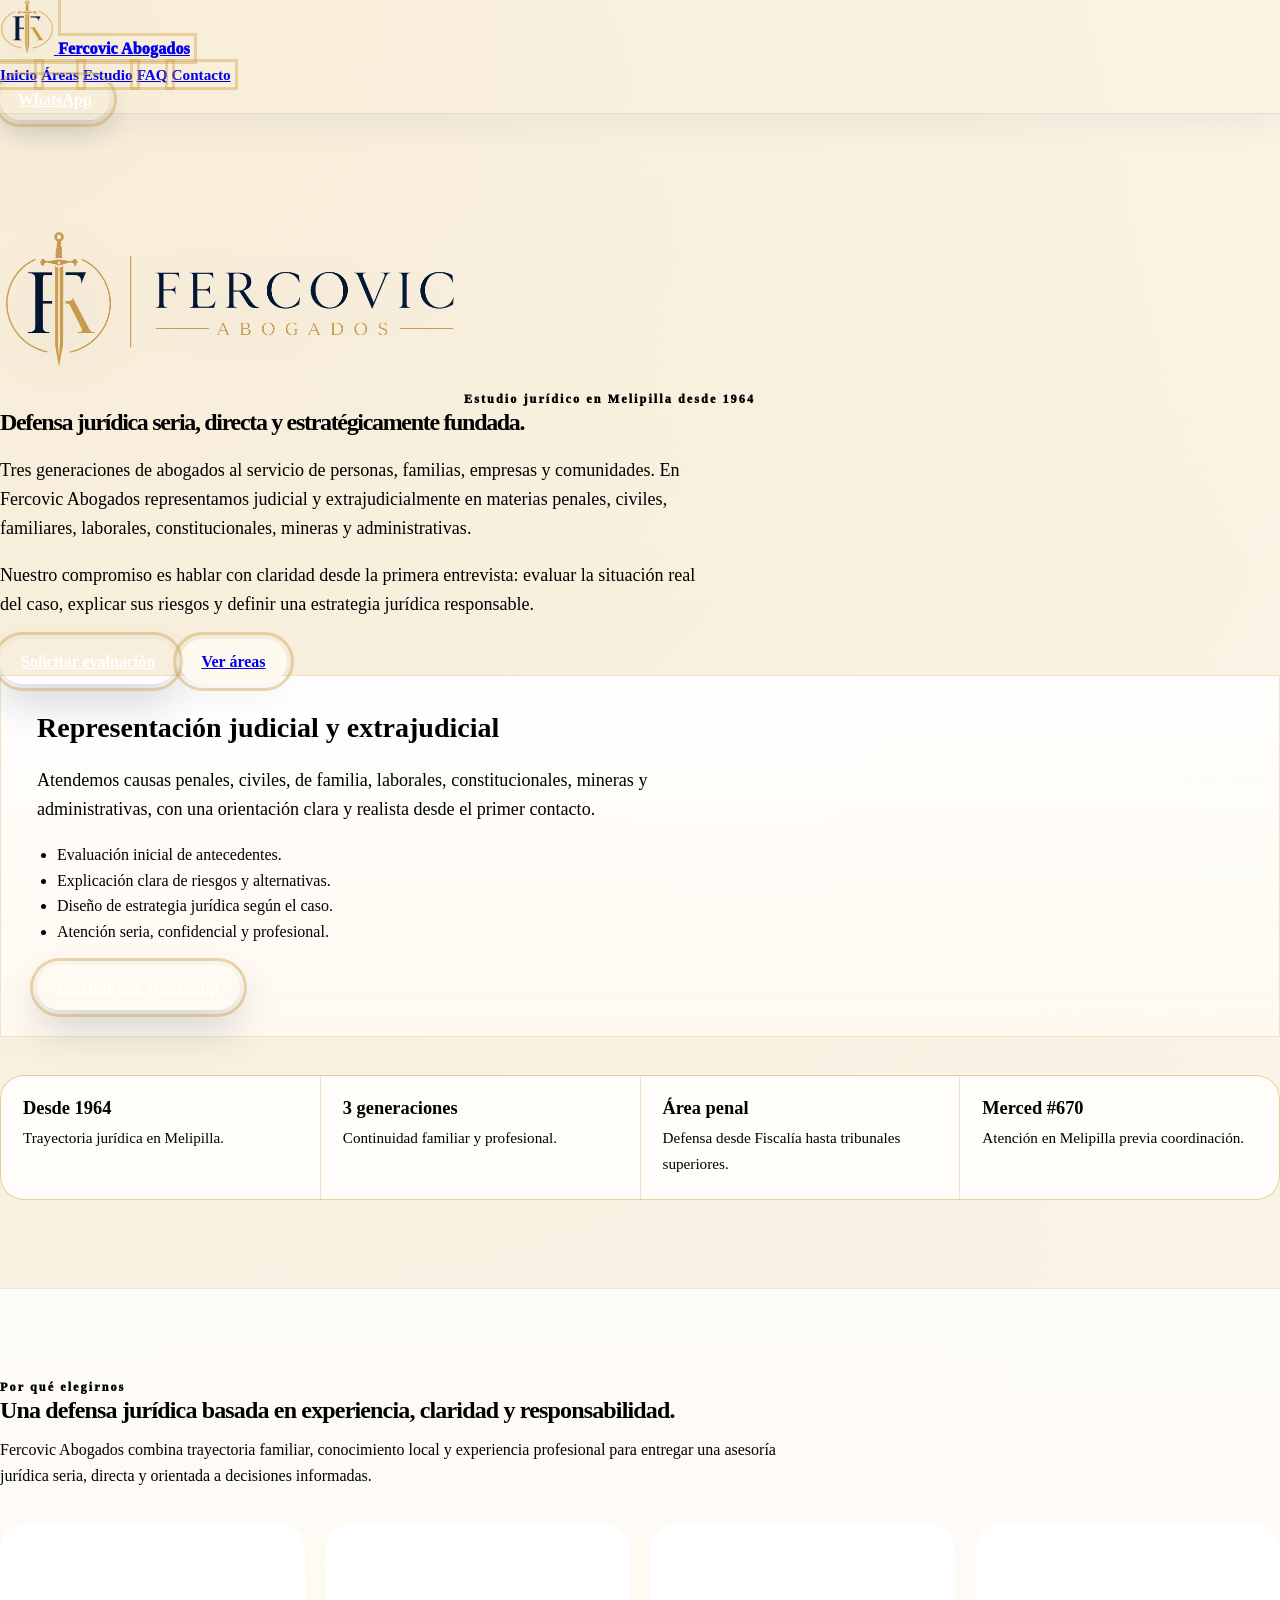
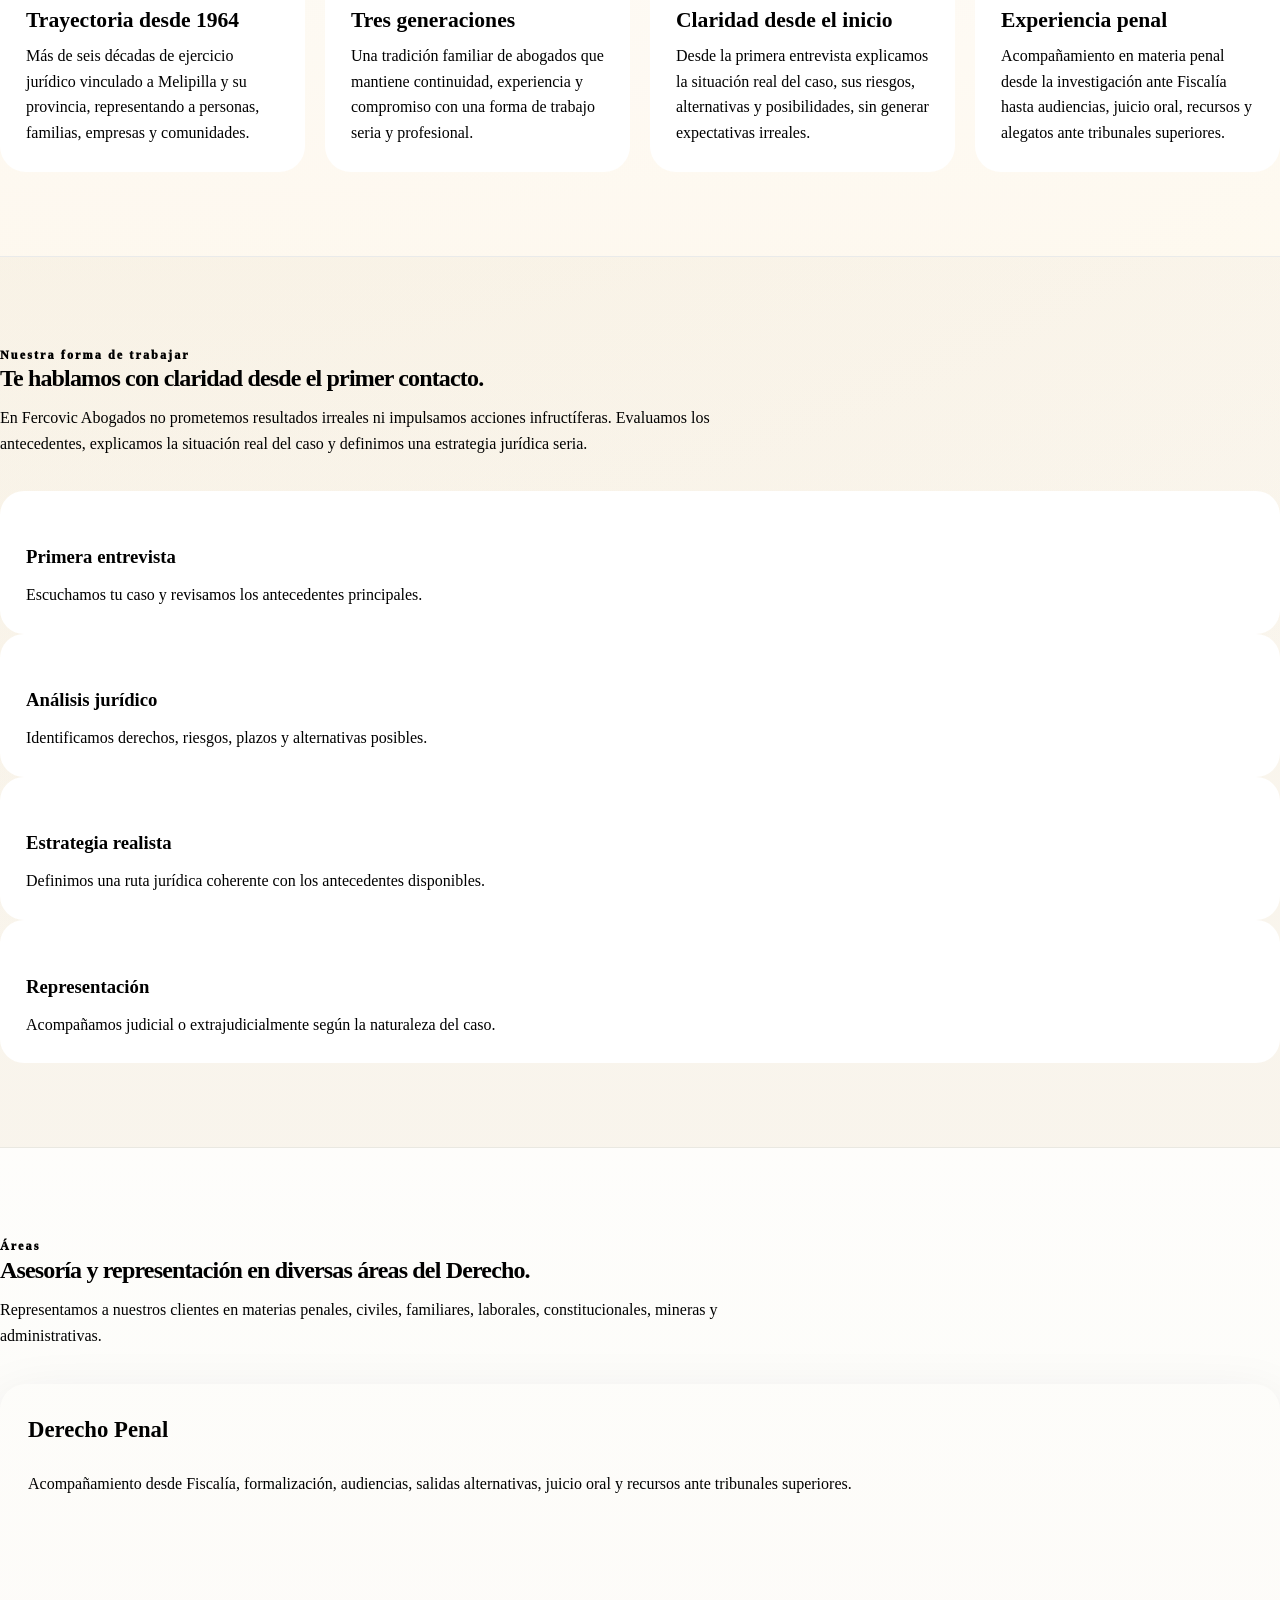
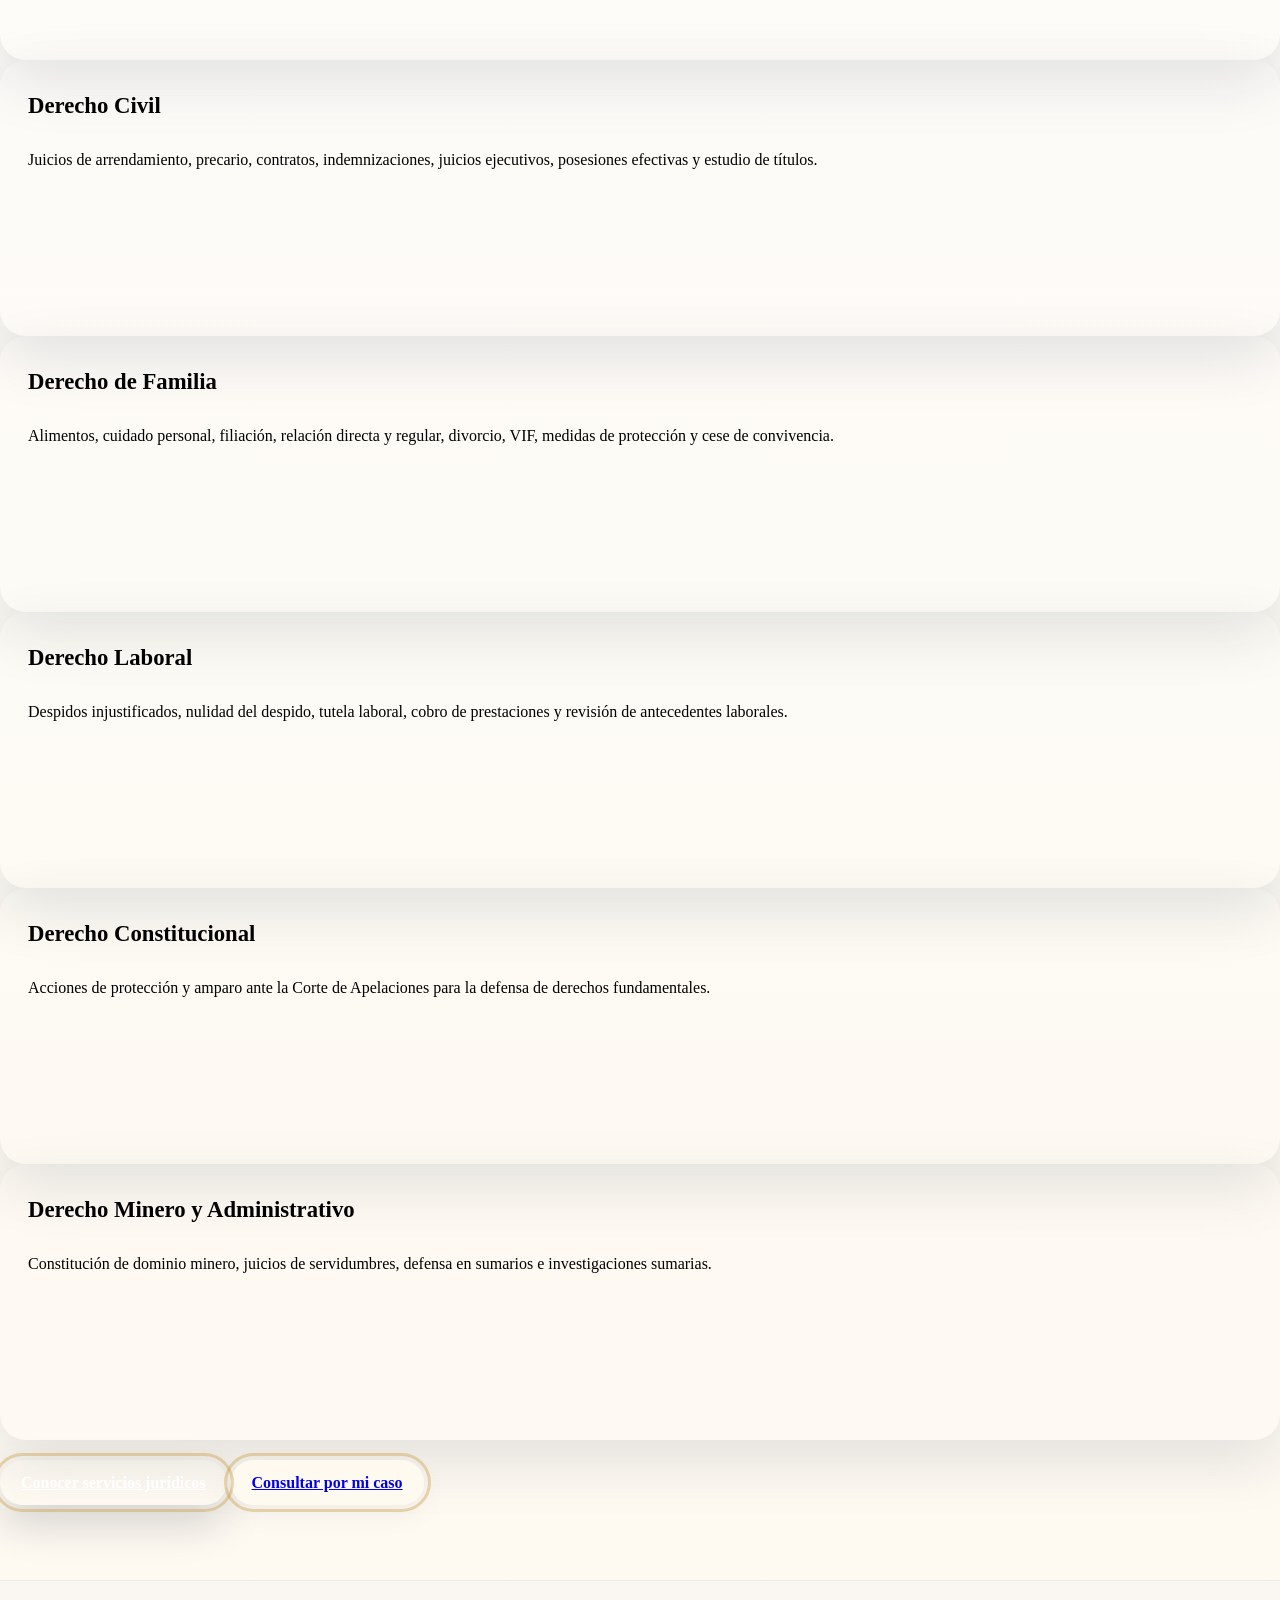
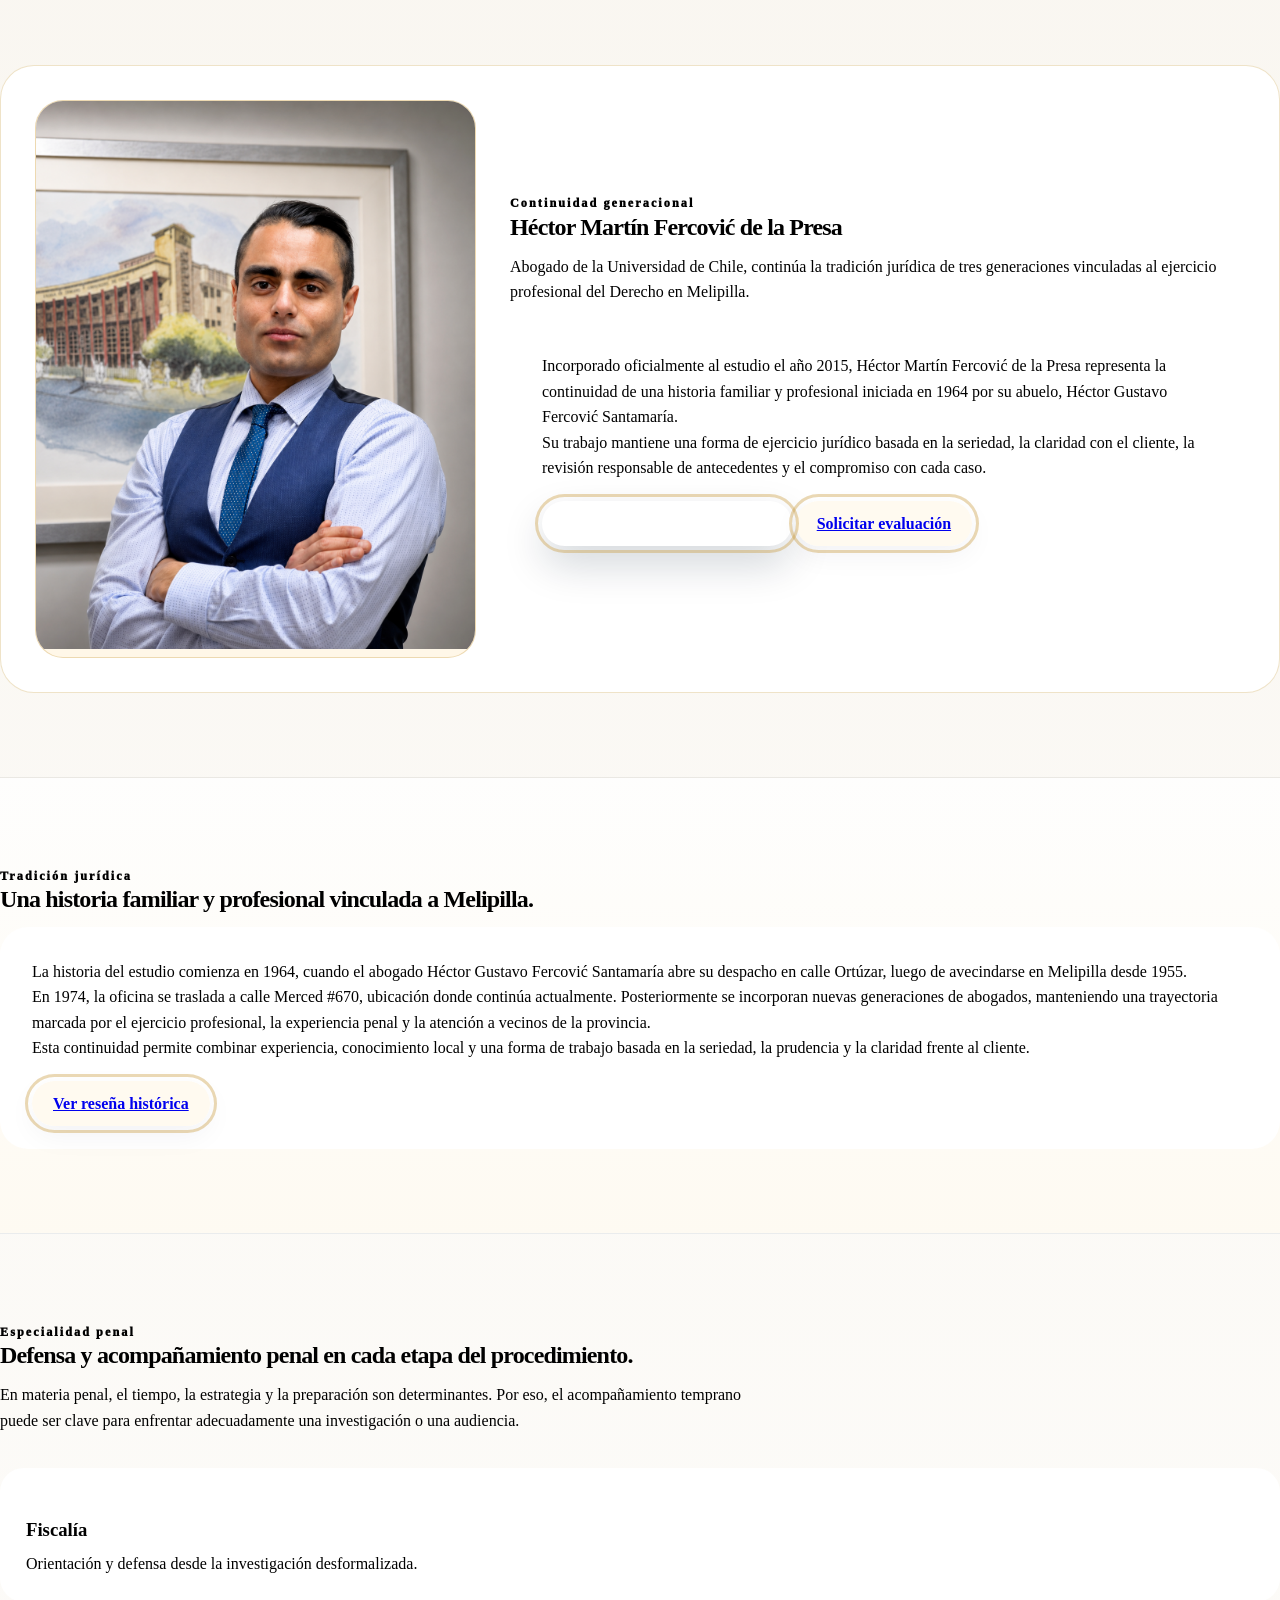
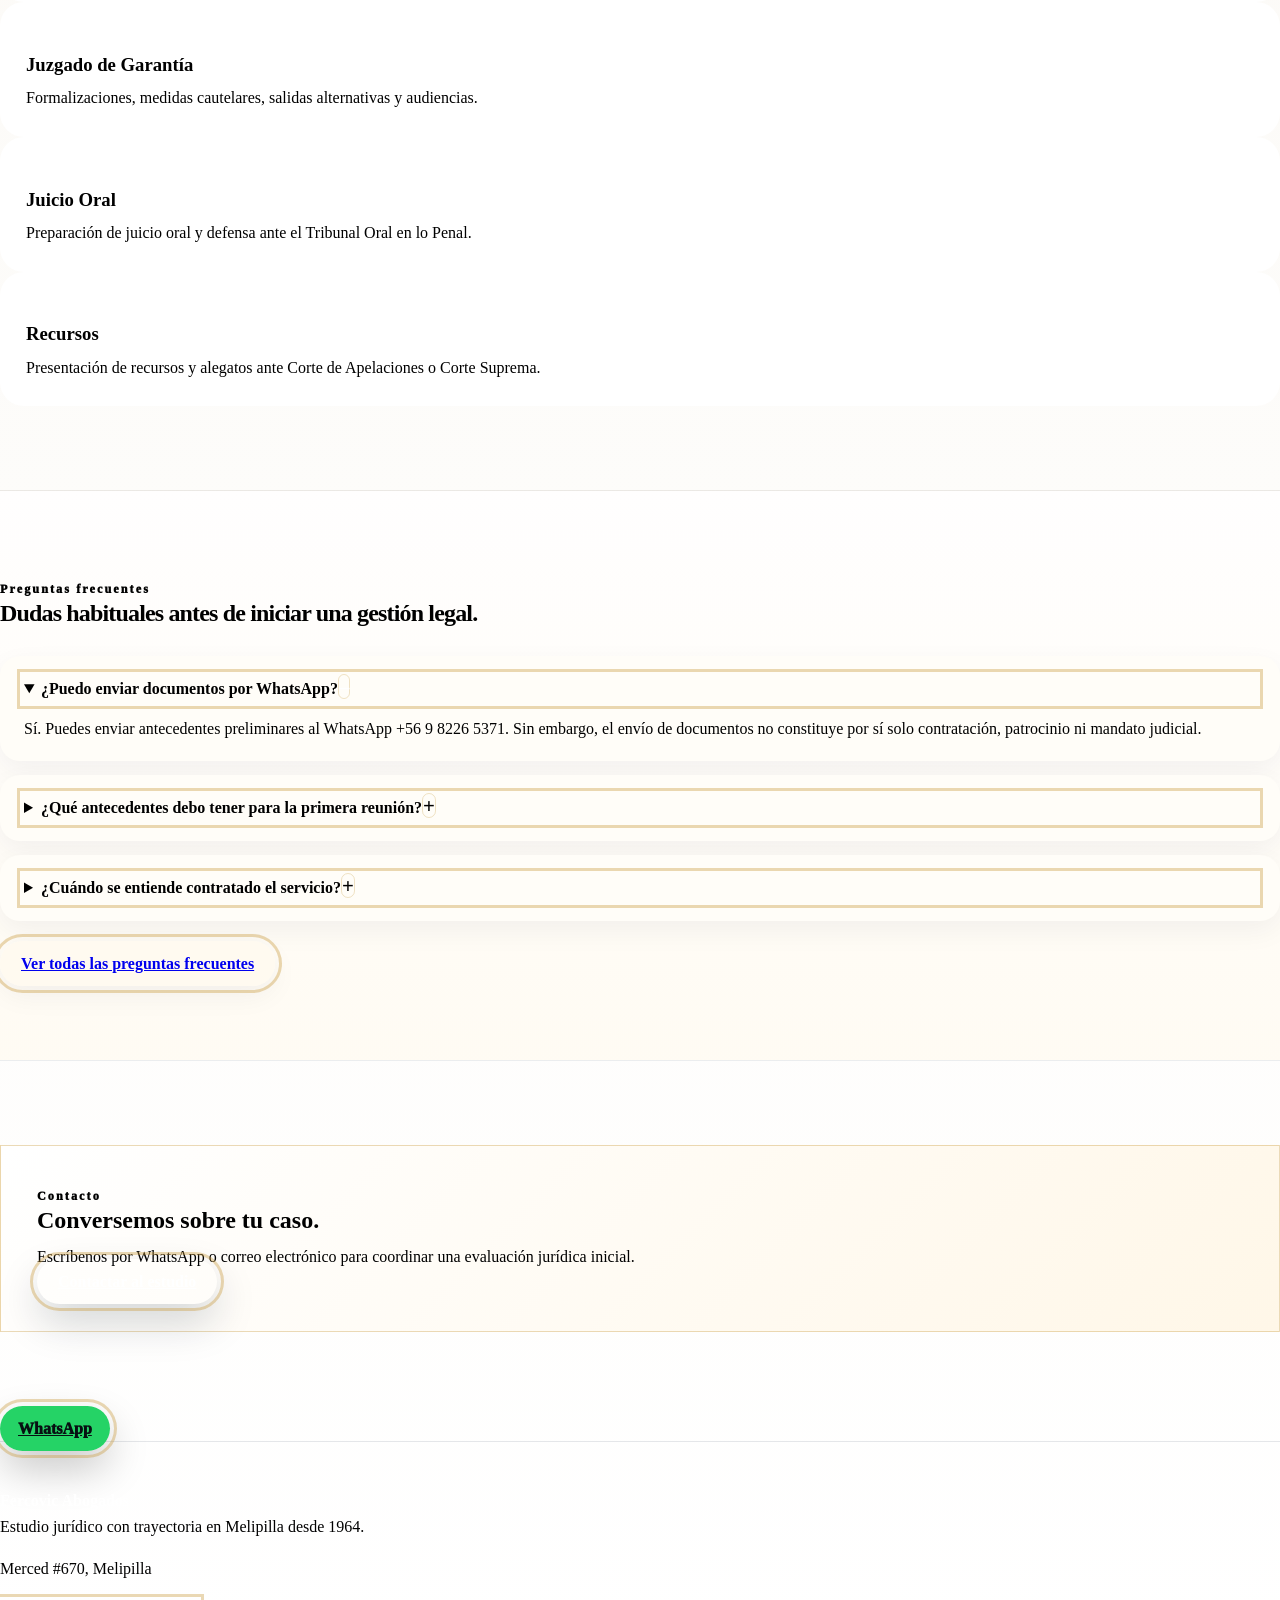
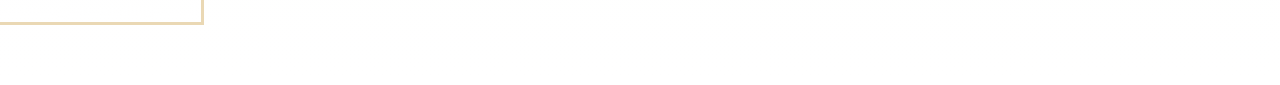
==== commit bf859dac: "Update title and meta tags for Fercovic Abogados" ====
--- a/index.html
+++ b/index.html
@@ -4,19 +4,23 @@
   <meta charset="UTF-8" />
   <meta name="viewport" content="width=device-width, initial-scale=1.0" />
 
-  <title>Fercovic Abogados | Estudio Jurídico en Chile desde 1964</title>
+  <title>Fercovic Abogados | Estudio Jurídico en Melipilla desde 1964</title>
   <meta name="description" content="Fercovic Abogados es un estudio jurídico en Melipilla con trayectoria desde 1964. Representación judicial y extrajudicial en derecho penal, civil, familia, laboral, constitucional, minero y administrativo." />
 
   <link rel="canonical" href="https://www.fercovicabogados.cl/" />
 
-  <meta property="og:title" content="Fercovic Abogados | Estudio Jurídico, desde 1964" />
+  <meta property="og:title" content="Fercovic Abogados | Estudio Jurídico en Melipilla desde 1964" />
   <meta property="og:description" content="Representación judicial y extrajudicial en derecho penal, civil, familia, laboral, constitucional, minero y administrativo." />
   <meta property="og:type" content="website" />
   <meta property="og:url" content="https://www.fercovicabogados.cl/" />
   <meta property="og:locale" content="es_CL" />
 
   <meta name="twitter:card" content="summary_large_image" />
-  <meta name="theme-color" content="#070b12" />
+  <meta name="theme-color" content="#f7f3eb" />
+
+  <link rel="icon" href="assets/img/favicon.ico" sizes="any">
+  <link rel="icon" type="image/png" href="assets/img/favicon-32.png">
+  <link rel="apple-touch-icon" href="assets/img/apple-touch-icon.png">
 
   <script type="application/ld+json">
   {
@@ -58,172 +62,174 @@
     }
   }
   </script>
-<link rel="icon" href="assets/img/favicon.ico" sizes="any">
-<link rel="icon" type="image/png" href="assets/img/favicon-32.png">
-<link rel="apple-touch-icon" href="assets/img/apple-touch-icon.png">
+
   <link rel="stylesheet" href="assets/css/styles.css" />
 </head>
 
 <body>
-<header class="header">
-  <div class="container nav">
-    <a class="brand brand-logo" href="index.html" aria-label="Ir al inicio de Fercovic Abogados">
-      <img 
-        src="assets/img/logo-emblema-transparente.png" 
-        alt="Fercovic Abogados" 
-        class="brand-logo__mark"
+  <header class="header">
+    <div class="container nav">
+      <a class="brand brand-logo" href="index.html" aria-label="Ir al inicio de Fercovic Abogados">
+        <img 
+          src="assets/img/logo-emblema-transparente.png" 
+          alt="Fercovic Abogados" 
+          class="brand-logo__mark"
+        >
+        <span class="brand-text">Fercovic Abogados</span>
+      </a>
+
+      <nav class="menu" aria-label="Menú principal">
+        <a href="index.html">Inicio</a>
+        <a href="servicios.html">Áreas</a>
+        <a href="quienes-somos.html">Estudio</a>
+        <a href="preguntas-frecuentes.html">FAQ</a>
+        <a href="contacto.html">Contacto</a>
+      </nav>
+
+      <a 
+        class="btn btn-small" 
+        href="https://wa.me/56982265371?text=Hola%20Fercovic%20Abogados,%20necesito%20asesor%C3%ADa%20jur%C3%ADdica." 
+        target="_blank" 
+        rel="noopener"
       >
-      <span class="brand-text">Fercovic Abogados</span>
-    </a>
-
-    <nav class="menu" aria-label="Menú principal">
-      <a href="index.html">Inicio</a>
-      <a href="servicios.html">Áreas</a>
-      <a href="quienes-somos.html">Estudio</a>
-      <a href="preguntas-frecuentes.html">FAQ</a>
-      <a href="contacto.html">Contacto</a>
-    </nav>
-
-    <a 
-      class="btn btn-small" 
-      href="https://wa.me/56982265371?text=Hola%20Fercovic%20Abogados,%20necesito%20asesor%C3%ADa%20jur%C3%ADdica." 
-      target="_blank" 
-      rel="noopener"
-    >
-      WhatsApp
-    </a>
-  </div>
-</header>
+        WhatsApp
+      </a>
+    </div>
+  </header>
 
   <main>
     <section class="hero">
-  <div class="container hero-grid">
-    <div>
-      <img 
-        src="assets/img/logo-horizontal-transparente.png" 
-        alt="Fercovic Abogados" 
-        class="hero-brand-logo"
-      >
-
-      <span class="eyebrow">Estudio jurídico en Melipilla desde 1964</span>
-
-      <h1>Defensa jurídica seria, directa y estratégicamente fundada.</h1>
-
-      <p>
-        Tres generaciones de abogados al servicio de personas, familias, empresas y comunidades.
-        En Fercovic Abogados representamos judicial y extrajudicialmente en materias penales,
-        civiles, familiares, laborales, constitucionales, mineras y administrativas.
-      </p>
-
-      <p>
-        Nuestro compromiso es hablar con claridad desde la primera entrevista: evaluar la situación
-        real del caso, explicar sus riesgos y definir una estrategia jurídica responsable.
-      </p>
-
-      <div class="hero-actions">
-        <a class="btn btn-primary" href="contacto.html">Solicitar evaluación</a>
-        <a class="btn btn-outline" href="servicios.html">Ver áreas de práctica</a>
-      </div>
-
-      <div class="trust-strip">
-        <div class="trust-item">
-          <strong>Desde 1964</strong>
-          <span>Trayectoria jurídica en Melipilla.</span>
-        </div>
-
-        <div class="trust-item">
-          <strong>3 generaciones</strong>
-          <span>Continuidad familiar y profesional.</span>
-        </div>
-
-        <div class="trust-item">
-          <strong>Área penal</strong>
-          <span>Defensa desde Fiscalía hasta tribunales superiores.</span>
-        </div>
-
-        <div class="trust-item">
-          <strong>Merced #670</strong>
-          <span>Atención en Melipilla previa coordinación.</span>
-        </div>
-      </div>
-    </div>
-
-    <div class="hero-card">
-      <h2>Representación judicial y extrajudicial</h2>
-      <p>
-        Atendemos causas penales, civiles, de familia, laborales, constitucionales,
-        mineras y administrativas, con una orientación clara y realista desde el primer contacto.
-      </p>
-
-      <ul>
-        <li>Evaluación inicial de antecedentes.</li>
-        <li>Explicación clara de riesgos y alternativas.</li>
-        <li>Diseño de estrategia jurídica según el caso.</li>
-        <li>Atención seria, confidencial y profesional.</li>
-      </ul>
-
-      <div class="hero-actions">
-        <a 
-          class="btn btn-primary" 
-          href="https://wa.me/56982265371?text=Hola%20Fercovic%20Abogados,%20necesito%20asesor%C3%ADa%20jur%C3%ADdica." 
-          target="_blank" 
-          rel="noopener"
-        >
-          Escribir por WhatsApp
-        </a>
-      </div>
-    </div>
-  </div>
-</section>
-<section class="section alt">
-  <div class="container">
-    <span class="eyebrow">Por qué elegirnos</span>
-    <h2 class="section-title">Una defensa jurídica basada en experiencia, claridad y responsabilidad.</h2>
-    <p class="section-lead">
-      Fercovic Abogados combina trayectoria familiar, conocimiento local y experiencia profesional
-      para entregar una asesoría jurídica seria, directa y orientada a decisiones informadas.
-    </p>
-
-    <div class="why-grid">
-      <article class="why-card">
-        <span>01</span>
-        <h3>Trayectoria desde 1964</h3>
-        <p>
-          Más de seis décadas de ejercicio jurídico vinculado a Melipilla y su provincia,
-          representando a personas, familias, empresas y comunidades.
+      <div class="container hero-grid">
+        <div class="hero-copy">
+          <img 
+            src="assets/img/logo-horizontal-transparente.png" 
+            alt="Fercovic Abogados" 
+            class="hero-brand-logo"
+          >
+
+          <span class="eyebrow">Estudio jurídico en Melipilla desde 1964</span>
+
+          <h1>Defensa jurídica seria, directa y estratégicamente fundada.</h1>
+
+          <p>
+            Tres generaciones de abogados al servicio de personas, familias, empresas y comunidades.
+            En Fercovic Abogados representamos judicial y extrajudicialmente en materias penales,
+            civiles, familiares, laborales, constitucionales, mineras y administrativas.
+          </p>
+
+          <p>
+            Nuestro compromiso es hablar con claridad desde la primera entrevista: evaluar la situación
+            real del caso, explicar sus riesgos y definir una estrategia jurídica responsable.
+          </p>
+
+          <div class="hero-actions">
+            <a class="btn btn-primary" href="contacto.html">Solicitar evaluación</a>
+            <a class="btn btn-outline" href="servicios.html">Ver áreas</a>
+          </div>
+        </div>
+
+        <aside class="hero-card">
+          <h2>Representación judicial y extrajudicial</h2>
+          <p>
+            Atendemos causas penales, civiles, de familia, laborales, constitucionales,
+            mineras y administrativas, con una orientación clara y realista desde el primer contacto.
+          </p>
+
+          <ul>
+            <li>Evaluación inicial de antecedentes.</li>
+            <li>Explicación clara de riesgos y alternativas.</li>
+            <li>Diseño de estrategia jurídica según el caso.</li>
+            <li>Atención seria, confidencial y profesional.</li>
+          </ul>
+
+          <div class="hero-actions">
+            <a 
+              class="btn btn-primary" 
+              href="https://wa.me/56982265371?text=Hola%20Fercovic%20Abogados,%20necesito%20asesor%C3%ADa%20jur%C3%ADdica." 
+              target="_blank" 
+              rel="noopener"
+            >
+              Escribir por WhatsApp
+            </a>
+          </div>
+        </aside>
+      </div>
+
+      <div class="container">
+        <div class="trust-strip">
+          <div class="trust-item">
+            <strong>Desde 1964</strong>
+            <span>Trayectoria jurídica en Melipilla.</span>
+          </div>
+
+          <div class="trust-item">
+            <strong>3 generaciones</strong>
+            <span>Continuidad familiar y profesional.</span>
+          </div>
+
+          <div class="trust-item">
+            <strong>Área penal</strong>
+            <span>Defensa desde Fiscalía hasta tribunales superiores.</span>
+          </div>
+
+          <div class="trust-item">
+            <strong>Merced #670</strong>
+            <span>Atención en Melipilla previa coordinación.</span>
+          </div>
+        </div>
+      </div>
+    </section>
+
+    <section class="section alt">
+      <div class="container">
+        <span class="eyebrow">Por qué elegirnos</span>
+        <h2 class="section-title">Una defensa jurídica basada en experiencia, claridad y responsabilidad.</h2>
+        <p class="section-lead">
+          Fercovic Abogados combina trayectoria familiar, conocimiento local y experiencia profesional
+          para entregar una asesoría jurídica seria, directa y orientada a decisiones informadas.
         </p>
-      </article>
-
-      <article class="why-card">
-        <span>02</span>
-        <h3>Tres generaciones</h3>
-        <p>
-          Una tradición familiar de abogados que mantiene continuidad, experiencia y compromiso
-          con una forma de trabajo seria y profesional.
-        </p>
-      </article>
-
-      <article class="why-card">
-        <span>03</span>
-        <h3>Claridad desde el inicio</h3>
-        <p>
-          Desde la primera entrevista explicamos la situación real del caso, sus riesgos,
-          alternativas y posibilidades, sin generar expectativas irreales.
-        </p>
-      </article>
-
-      <article class="why-card">
-        <span>04</span>
-        <h3>Experiencia penal</h3>
-        <p>
-          Acompañamiento en materia penal desde la investigación ante Fiscalía hasta audiencias,
-          juicio oral, recursos y alegatos ante tribunales superiores.
-        </p>
-      </article>
-    </div>
-  </div>
-</section>
-    <section class="section alt">
+
+        <div class="why-grid">
+          <article class="why-card">
+            <span>01</span>
+            <h3>Trayectoria desde 1964</h3>
+            <p>
+              Más de seis décadas de ejercicio jurídico vinculado a Melipilla y su provincia,
+              representando a personas, familias, empresas y comunidades.
+            </p>
+          </article>
+
+          <article class="why-card">
+            <span>02</span>
+            <h3>Tres generaciones</h3>
+            <p>
+              Una tradición familiar de abogados que mantiene continuidad, experiencia y compromiso
+              con una forma de trabajo seria y profesional.
+            </p>
+          </article>
+
+          <article class="why-card">
+            <span>03</span>
+            <h3>Claridad desde el inicio</h3>
+            <p>
+              Desde la primera entrevista explicamos la situación real del caso, sus riesgos,
+              alternativas y posibilidades, sin generar expectativas irreales.
+            </p>
+          </article>
+
+          <article class="why-card">
+            <span>04</span>
+            <h3>Experiencia penal</h3>
+            <p>
+              Acompañamiento en materia penal desde la investigación ante Fiscalía hasta audiencias,
+              juicio oral, recursos y alegatos ante tribunales superiores.
+            </p>
+          </article>
+        </div>
+      </div>
+    </section>
+
+    <section class="section">
       <div class="container">
         <span class="eyebrow">Nuestra forma de trabajar</span>
         <h2 class="section-title">Te hablamos con claridad desde el primer contacto.</h2>
@@ -261,7 +267,7 @@
       </div>
     </section>
 
-    <section class="section" id="areas">
+    <section class="section alt" id="areas">
       <div class="container">
         <span class="eyebrow">Áreas</span>
         <h2 class="section-title">Asesoría y representación en diversas áreas del Derecho.</h2>
@@ -327,50 +333,51 @@
       </div>
     </section>
 
+    <section class="section">
+      <div class="container lawyer-mini">
+        <div class="lawyer-mini__photo">
+          <img 
+            src="assets/img/hector-fercovic-de-la-presa.png" 
+            alt="Héctor Martín Fercović de la Presa, abogado de Fercovic Abogados"
+            loading="lazy"
+          >
+        </div>
+
+        <div class="lawyer-mini__content">
+          <span class="eyebrow">Continuidad generacional</span>
+          <h2 class="section-title">Héctor Martín Fercović de la Presa</h2>
+
+          <p class="section-lead">
+            Abogado de la Universidad de Chile, continúa la tradición jurídica de tres generaciones
+            vinculadas al ejercicio profesional del Derecho en Melipilla.
+          </p>
+
+          <div class="rich-text">
+            <p>
+              Incorporado oficialmente al estudio el año 2015, Héctor Martín Fercović de la Presa
+              representa la continuidad de una historia familiar y profesional iniciada en 1964
+              por su abuelo, Héctor Gustavo Fercović Santamaría.
+            </p>
+
+            <p>
+              Su trabajo mantiene una forma de ejercicio jurídico basada en la seriedad, la claridad
+              con el cliente, la revisión responsable de antecedentes y el compromiso con cada caso.
+            </p>
+
+            <div class="hero-actions">
+              <a class="btn btn-primary" href="quienes-somos.html">Conocer la historia del estudio</a>
+              <a class="btn btn-outline" href="contacto.html">Solicitar evaluación</a>
+            </div>
+          </div>
+        </div>
+      </div>
+    </section>
+
     <section class="section alt">
       <div class="container split-section">
         <div>
           <span class="eyebrow">Tradición jurídica</span>
           <h2 class="section-title">Una historia familiar y profesional vinculada a Melipilla.</h2>
-          <section class="section">
-  <div class="container lawyer-mini">
-    <div class="lawyer-mini__photo">
-      <img 
-        src="assets/img/hector-fercovic-de-la-presa.jpg" 
-        alt="Héctor Martín Fercović de la Presa, abogado de Fercovic Abogados"
-        loading="lazy"
-      >
-    </div>
-
-    <div>
-      <span class="eyebrow">Continuidad generacional</span>
-      <h2 class="section-title">Héctor Martín Fercović de la Presa</h2>
-
-      <p class="section-lead">
-        Abogado de la Universidad de Chile, continúa la tradición jurídica de tres generaciones
-        vinculadas al ejercicio profesional del Derecho en Melipilla.
-      </p>
-
-      <div class="rich-text">
-        <p>
-          Incorporado oficialmente al estudio el año 2015, Héctor Martín Fercović de la Presa
-          representa la continuidad de una historia familiar y profesional iniciada en 1964
-          por su abuelo, Héctor Gustavo Fercović Santamaría.
-        </p>
-
-        <p>
-          Su trabajo mantiene una forma de ejercicio jurídico basada en la seriedad, la claridad
-          con el cliente, la revisión responsable de antecedentes y el compromiso con cada caso.
-        </p>
-
-        <div class="hero-actions">
-          <a class="btn btn-primary" href="quienes-somos.html">Conocer la historia del estudio</a>
-          <a class="btn btn-outline" href="contacto.html">Solicitar evaluación</a>
-        </div>
-      </div>
-    </div>
-  </div>
-</section>
         </div>
 
         <div class="rich-text">
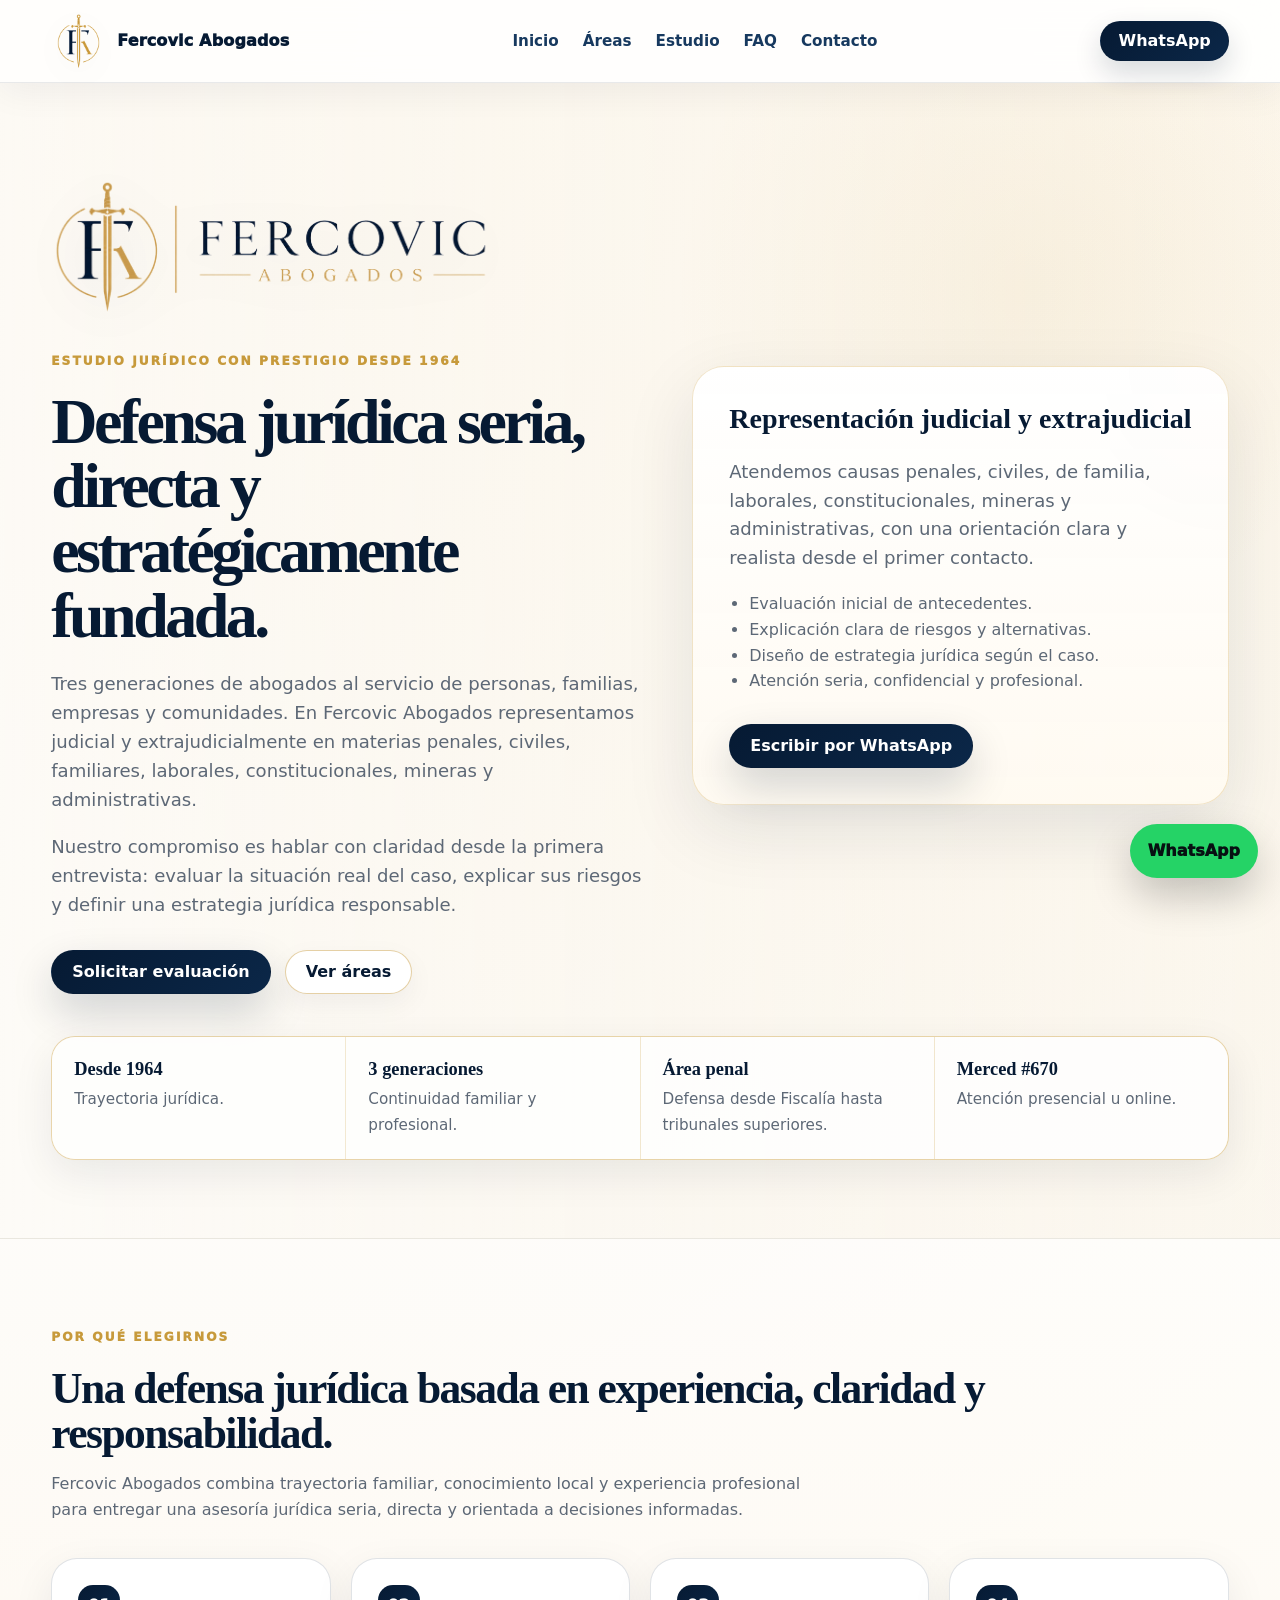
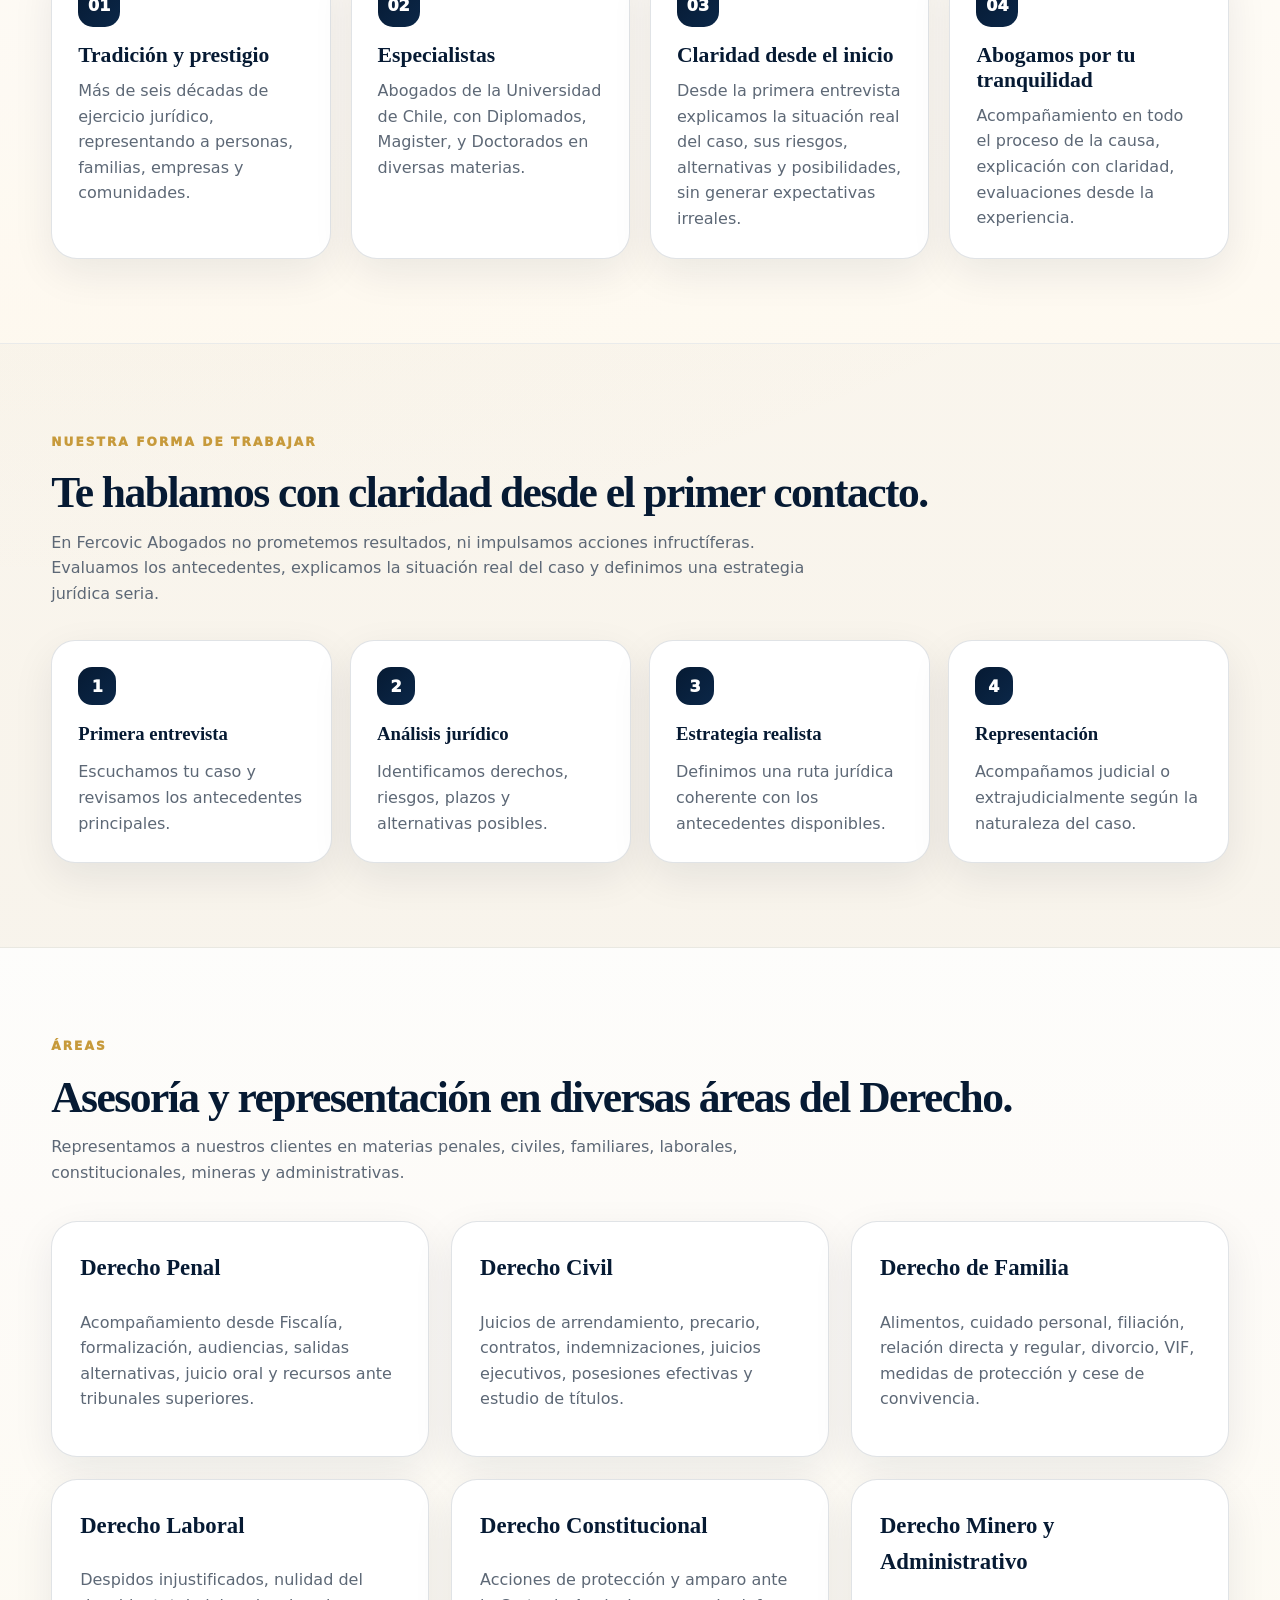
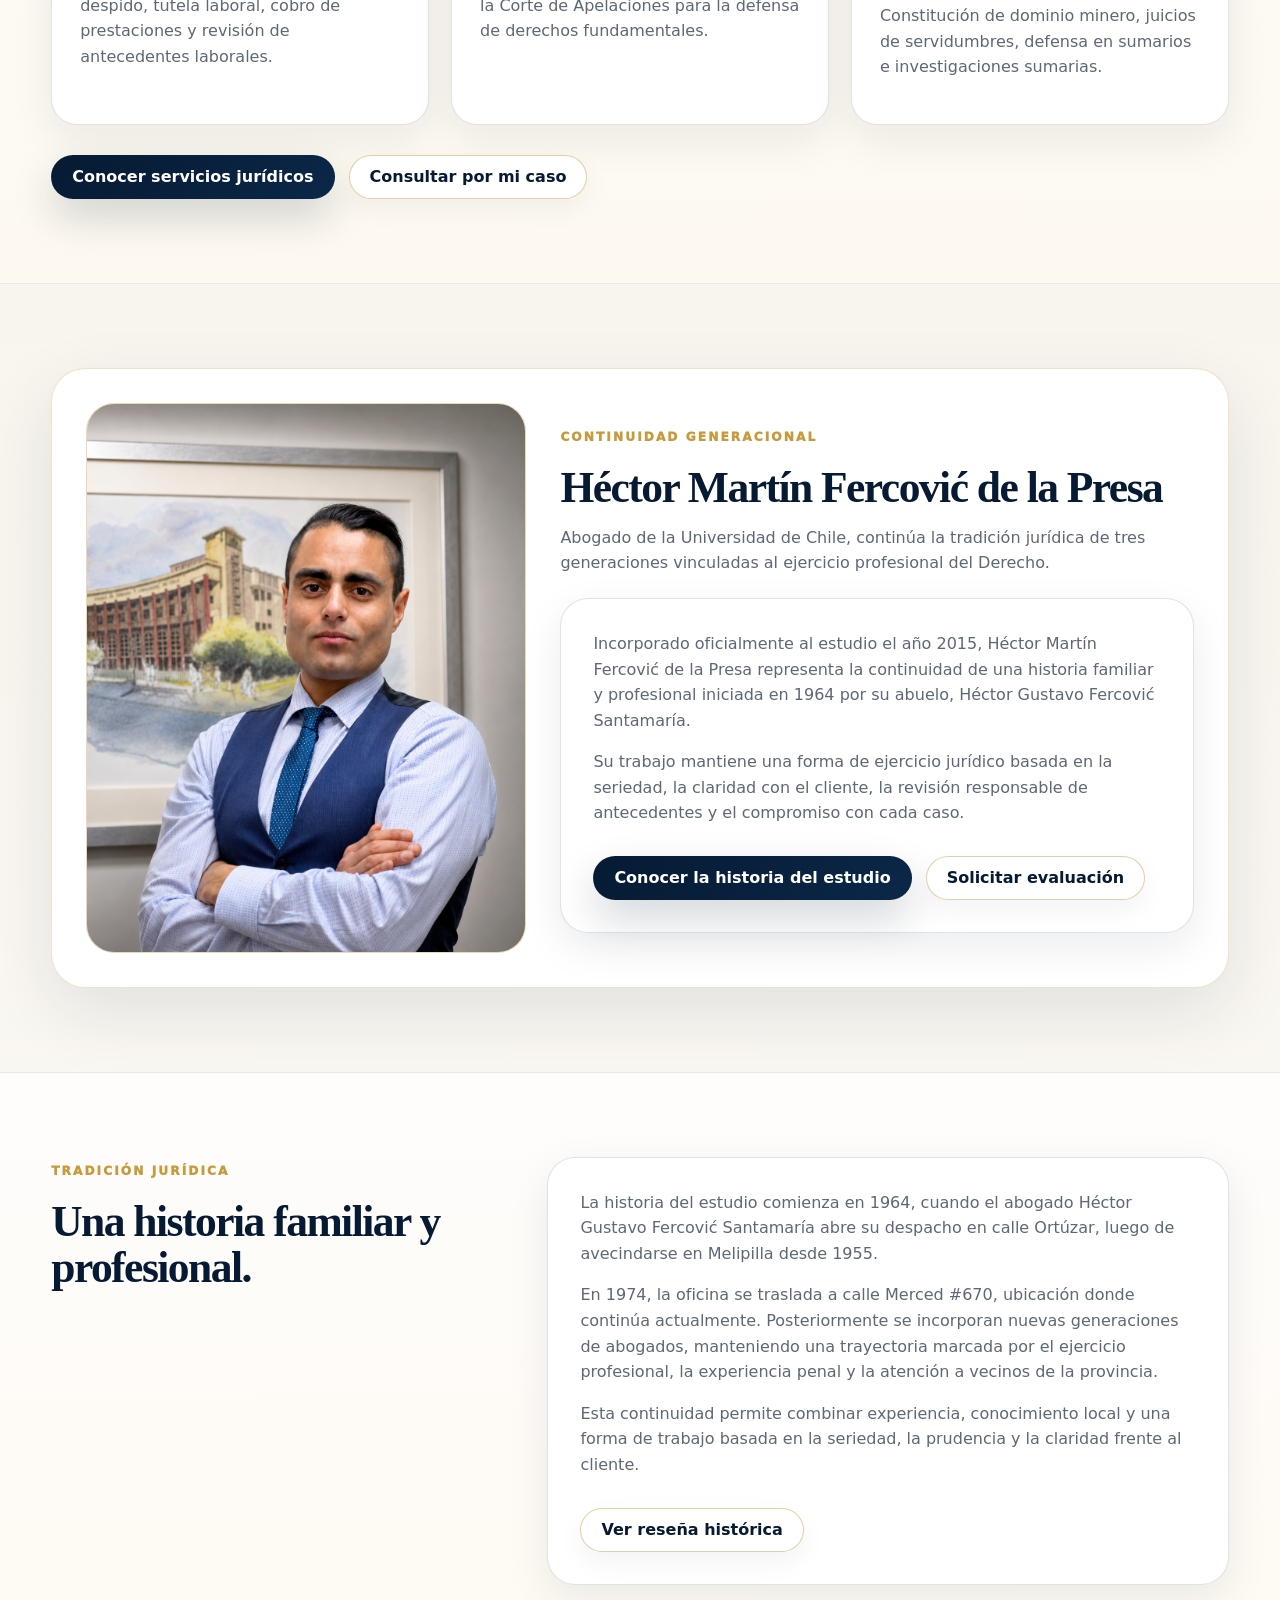
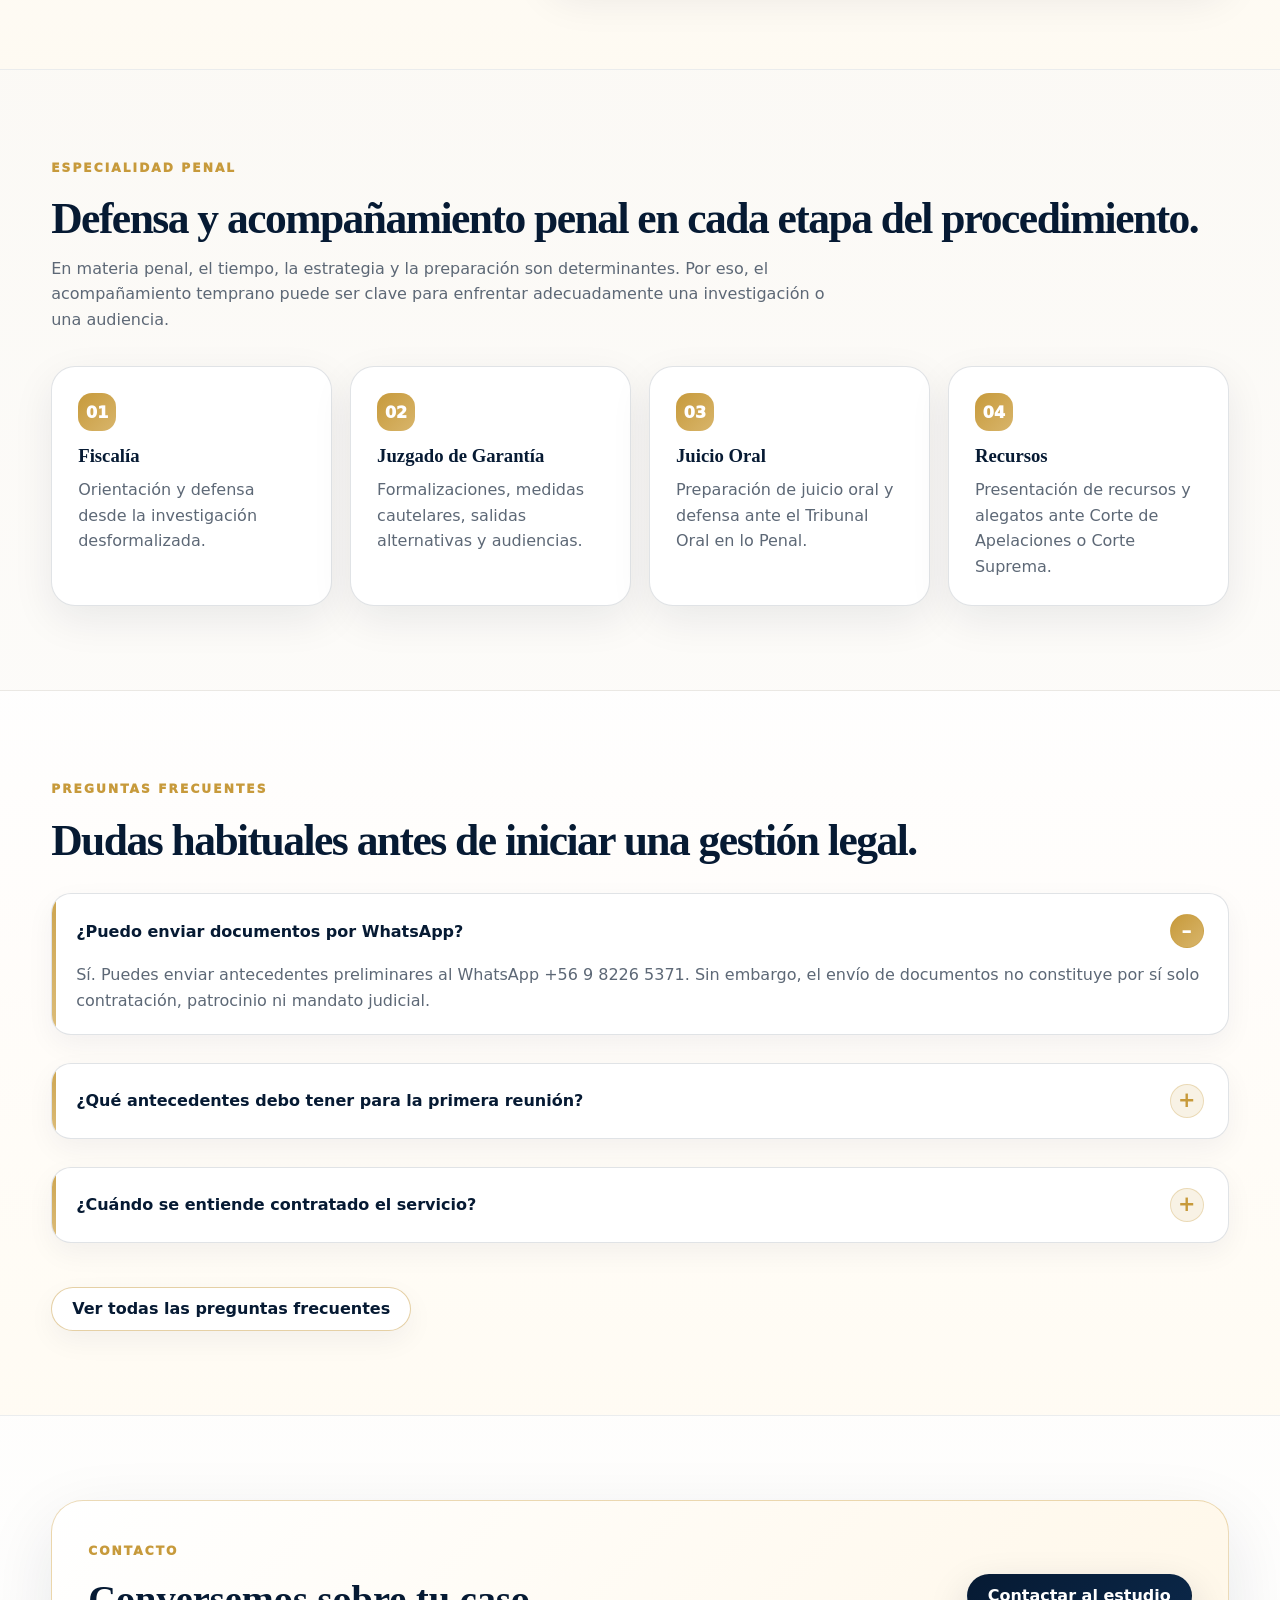
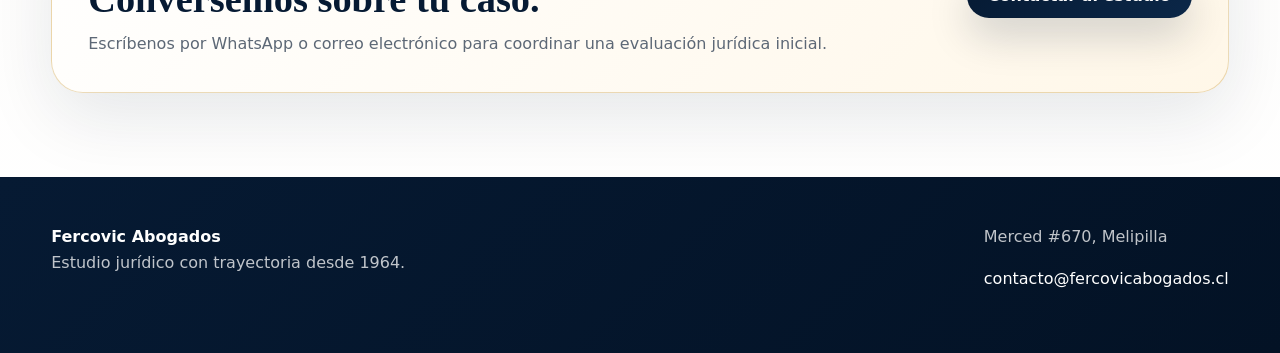
==== commit 37dd8df9: "Update title and descriptions in index.html" ====
--- a/index.html
+++ b/index.html
@@ -4,12 +4,12 @@
   <meta charset="UTF-8" />
   <meta name="viewport" content="width=device-width, initial-scale=1.0" />
 
-  <title>Fercovic Abogados | Estudio Jurídico en Melipilla desde 1964</title>
-  <meta name="description" content="Fercovic Abogados es un estudio jurídico en Melipilla con trayectoria desde 1964. Representación judicial y extrajudicial en derecho penal, civil, familia, laboral, constitucional, minero y administrativo." />
+  <title>Fercovic Abogados | Estudio Jurídico fundado en 1964</title>
+  <meta name="description" content="Fercovic Abogados es un estudio jurídico ubicado en Melipilla con trayectoria desde 1964. Representación judicial y extrajudicial en derecho penal, civil, familia, laboral, constitucional, minero y administrativo." />
 
   <link rel="canonical" href="https://www.fercovicabogados.cl/" />
 
-  <meta property="og:title" content="Fercovic Abogados | Estudio Jurídico en Melipilla desde 1964" />
+  <meta property="og:title" content="Fercovic Abogados | Estudio Jurídico" />
   <meta property="og:description" content="Representación judicial y extrajudicial en derecho penal, civil, familia, laboral, constitucional, minero y administrativo." />
   <meta property="og:type" content="website" />
   <meta property="og:url" content="https://www.fercovicabogados.cl/" />
@@ -28,7 +28,7 @@
     "@type": "LegalService",
     "name": "Fercovic Abogados",
     "url": "https://www.fercovicabogados.cl/",
-    "description": "Estudio jurídico con trayectoria en Melipilla desde 1964. Representación judicial y extrajudicial en derecho penal, civil, familia, laboral, constitucional, minero y administrativo.",
+    "description": "Estudio jurídico con trayectoria desde 1964. Representación judicial y extrajudicial en derecho penal, civil, familia, laboral, constitucional, minero y administrativo.",
     "email": "contacto@fercovicabogados.cl",
     "telephone": "+56982265371",
     "address": {
@@ -107,7 +107,7 @@
             class="hero-brand-logo"
           >
 
-          <span class="eyebrow">Estudio jurídico en Melipilla desde 1964</span>
+          <span class="eyebrow">Estudio jurídico con prestigio desde 1964</span>
 
           <h1>Defensa jurídica seria, directa y estratégicamente fundada.</h1>
 
@@ -159,7 +159,7 @@
         <div class="trust-strip">
           <div class="trust-item">
             <strong>Desde 1964</strong>
-            <span>Trayectoria jurídica en Melipilla.</span>
+            <span>Trayectoria jurídica.</span>
           </div>
 
           <div class="trust-item">
@@ -174,7 +174,7 @@
 
           <div class="trust-item">
             <strong>Merced #670</strong>
-            <span>Atención en Melipilla previa coordinación.</span>
+            <span>Atención presencial u online.</span>
           </div>
         </div>
       </div>
@@ -192,19 +192,18 @@
         <div class="why-grid">
           <article class="why-card">
             <span>01</span>
-            <h3>Trayectoria desde 1964</h3>
-            <p>
-              Más de seis décadas de ejercicio jurídico vinculado a Melipilla y su provincia,
+            <h3>Tradición y prestigio</h3>
+            <p>
+              Más de seis décadas de ejercicio jurídico,
               representando a personas, familias, empresas y comunidades.
             </p>
           </article>
 
           <article class="why-card">
             <span>02</span>
-            <h3>Tres generaciones</h3>
-            <p>
-              Una tradición familiar de abogados que mantiene continuidad, experiencia y compromiso
-              con una forma de trabajo seria y profesional.
+            <h3>Especialistas</h3>
+            <p>
+             Abogados de la Universidad de Chile, con Diplomados, Magister, y Doctorados en diversas materias.
             </p>
           </article>
 
@@ -219,10 +218,9 @@
 
           <article class="why-card">
             <span>04</span>
-            <h3>Experiencia penal</h3>
-            <p>
-              Acompañamiento en materia penal desde la investigación ante Fiscalía hasta audiencias,
-              juicio oral, recursos y alegatos ante tribunales superiores.
+            <h3>Abogamos por tu tranquilidad</h3>
+            <p>
+              Acompañamiento en todo el proceso de la causa, explicación con claridad, evaluaciones desde la experiencia.
             </p>
           </article>
         </div>
@@ -234,7 +232,7 @@
         <span class="eyebrow">Nuestra forma de trabajar</span>
         <h2 class="section-title">Te hablamos con claridad desde el primer contacto.</h2>
         <p class="section-lead">
-          En Fercovic Abogados no prometemos resultados irreales ni impulsamos acciones
+          En Fercovic Abogados no prometemos resultados, ni impulsamos acciones
           infructíferas. Evaluamos los antecedentes, explicamos la situación real del caso
           y definimos una estrategia jurídica seria.
         </p>
@@ -349,7 +347,7 @@
 
           <p class="section-lead">
             Abogado de la Universidad de Chile, continúa la tradición jurídica de tres generaciones
-            vinculadas al ejercicio profesional del Derecho en Melipilla.
+            vinculadas al ejercicio profesional del Derecho.
           </p>
 
           <div class="rich-text">
@@ -377,7 +375,7 @@
       <div class="container split-section">
         <div>
           <span class="eyebrow">Tradición jurídica</span>
-          <h2 class="section-title">Una historia familiar y profesional vinculada a Melipilla.</h2>
+          <h2 class="section-title">Una historia familiar y profesional.</h2>
         </div>
 
         <div class="rich-text">
@@ -504,7 +502,7 @@
     <div class="container footer-grid">
       <div>
         <strong>Fercovic Abogados</strong>
-        <p>Estudio jurídico con trayectoria en Melipilla desde 1964.</p>
+        <p>Estudio jurídico con trayectoria desde 1964.</p>
       </div>
 
       <div>
--- a/assets/css/styles.css
+++ b/assets/css/styles.css
@@ -1,342 +1,314 @@
-{--bg:#f7f3eb;--bg-soft:#fbf8f2;--bg-white:#ffffff;--navy:#061a33;--navy-2:#0b2748;--navy-soft:#17395f;--gold:#c79a3b;--gold-2:#d8b56b;--gold-soft(199,154,59,.13);--text:#0a1d35;--muted:#5d6876;--border(6,26,51,.12);--border-gold(199,154,59,.36);--card:#ffffff;--shadow:0 24px 70px rgba(6,26,51,.10);--shadow-soft:0 14px 42px rgba(6,26,51,.08);--radius-xl:32px;--radius-lg:26px;--radius-md:18px;}
-
-/* RESET */
-
-*{box-sizing;}
-
-html{scroll-behavior;}
-
-body{margin:0;font-family, system-ui, -apple-system, BlinkMacSystemFont, "Segoe UI", sans-serif;color(--text);line-height:1.6;overflow-x;background:radial-gradient(circle at top left, rgba(199,154,59,.14), transparent 32%),linear-gradient(180deg, #fffaf1 0%, #f7f3eb 42%, #ffffff 100%);}
-
-img{max-width:100%;display;}
-
-a{color;}
-
-p{margin-top:0;}
-
-::selection{background(199,154,59,.35);color(--navy);}
-
-.container{width(1180px, 92%);margin;}
-
-/* HEADER PREMIUM CLARO */
-
-.header{position;top:0;z-index:50;background(255,255,255,.88);backdrop-filter(18px);-webkit-backdrop-filter(18px);border-bottom:1px solid rgba(6,26,51,.09);box-shadow:0 10px 34px rgba(6,26,51,.055);}
-
-.nav{display;align-items;justify-content;min-height:82px;gap:22px;}
-
-.brand{display;align-items;gap:12px;text-decoration;font-weight:950;letter-spacing:.01em;min-width;}
-
-.brand-mark{width:42px;height:42px;display;place-items;border-radius:14px;background(135deg, var(--navy), var(--navy-2));color:#fff;font-weight:950;box-shadow:0 14px 34px rgba(6,26,51,.18);}
-
-.brand-logo{gap:12px;}
-
-.brand-logo__mark{width:54px;height:54px;object-fit;display;}
-
-.brand-text{color(--navy);font-weight:950;letter-spacing:.01em;}
-
-.menu{display;gap:24px;align-items;}
-
-.menu a{color(--navy-soft);text-decoration;font-weight:750;font-size:.95rem;transition:.2s ease;}
-
-.menu a{color(--gold);}
+:root{
+  --bg:#f7f3eb;
+  --bg-soft:#fbf8f2;
+  --white:#ffffff;
+  --navy:#061a33;
+  --navy-2:#0b2748;
+  --navy-soft:#17395f;
+  --gold:#c79a3b;
+  --gold-2:#d8b56b;
+  --text:#0a1d35;
+  --muted:#5d6876;
+  --border:rgba(6,26,51,.12);
+  --border-gold:rgba(199,154,59,.36);
+  --card:#ffffff;
+  --shadow:0 24px 70px rgba(6,26,51,.10);
+  --shadow-soft:0 14px 42px rgba(6,26,51,.08);
+  --radius-xl:32px;
+  --radius-lg:26px;
+  --radius-md:18px;
+}
+
+*{
+  box-sizing:border-box;
+}
+
+html{
+  scroll-behavior:smooth;
+}
+
+body{
+  margin:0;
+  font-family:Inter, system-ui, -apple-system, BlinkMacSystemFont, "Segoe UI", sans-serif;
+  color:var(--text);
+  line-height:1.6;
+  overflow-x:hidden;
+  background:
+    radial-gradient(circle at top left, rgba(199,154,59,.14), transparent 32%),
+    linear-gradient(180deg, #fffaf1 0%, #f7f3eb 42%, #ffffff 100%);
+}
+
+img{
+  max-width:100%;
+  display:block;
+}
+
+a{
+  color:inherit;
+}
+
+p{
+  margin-top:0;
+}
+
+::selection{
+  background:rgba(199,154,59,.35);
+  color:var(--navy);
+}
+
+.container{
+  width:min(1180px, 92%);
+  margin:auto;
+}
+
+/* HEADER */
+
+.header{
+  position:sticky;
+  top:0;
+  z-index:50;
+  background:rgba(255,255,255,.92);
+  backdrop-filter:blur(18px);
+  -webkit-backdrop-filter:blur(18px);
+  border-bottom:1px solid rgba(6,26,51,.09);
+  box-shadow:0 10px 34px rgba(6,26,51,.055);
+}
+
+.nav{
+  display:flex;
+  align-items:center;
+  justify-content:space-between;
+  gap:22px;
+  min-height:82px;
+}
+
+.brand{
+  display:flex;
+  align-items:center;
+  gap:12px;
+  text-decoration:none;
+  font-weight:950;
+  letter-spacing:.01em;
+  min-width:max-content;
+}
+
+.brand-logo__mark{
+  width:54px;
+  height:54px;
+  object-fit:contain;
+  display:block;
+  filter:drop-shadow(0 8px 16px rgba(6,26,51,.08));
+}
+
+.brand-text{
+  color:var(--navy);
+  font-weight:950;
+  letter-spacing:.01em;
+}
+
+.menu{
+  display:flex;
+  gap:24px;
+  align-items:center;
+}
+
+.menu a{
+  color:var(--navy-soft);
+  text-decoration:none;
+  font-weight:750;
+  font-size:.95rem;
+  transition:.2s ease;
+}
+
+.menu a:hover{
+  color:var(--gold);
+}
 
 /* BOTONES */
 
-.btn{display;align-items;justify-content;gap:8px;padding:13px 20px;border-radius:999px;text-decoration;font-weight:900;line-height:1;transition:.22s ease;border:1px solid transparent;cursor;}
-
-.btn-small{padding:11px 17px;color:#fff;background(135deg, var(--navy), var(--navy-2));border-color(6,26,51,.08);box-shadow:0 12px 28px rgba(6,26,51,.16);}
-
-.btn-primary{background(135deg, var(--navy), var(--navy-2));color:#fff;box-shadow:0 18px 42px rgba(6,26,51,.18);}
-
-.btn-outline{background:#fff;border-color(199,154,59,.46);color(--navy);box-shadow:0 10px 28px rgba(6,26,51,.05);}
-
-.btn{transform(-2px);}
-
-.btn-primary,.btn-small{background(135deg, var(--navy-2), #0d315d);}
-
-.btn-outline{border-color(--gold);color(--navy);background:#fffaf0;}
-
-.btn,a,summary,input,select,textarea,button{outline:3px solid rgba(199,154,59,.38);outline-offset:4px;}
+.btn{
+  display:inline-flex;
+  align-items:center;
+  justify-content:center;
+  gap:8px;
+  padding:13px 20px;
+  border-radius:999px;
+  text-decoration:none;
+  font-weight:900;
+  line-height:1;
+  transition:.22s ease;
+  border:1px solid transparent;
+  cursor:pointer;
+}
+
+.btn-small{
+  padding:11px 17px;
+  color:#fff;
+  background:linear-gradient(135deg, var(--navy), var(--navy-2));
+  border-color:rgba(6,26,51,.08);
+  box-shadow:0 12px 28px rgba(6,26,51,.16);
+  white-space:nowrap;
+}
+
+.btn-primary{
+  background:linear-gradient(135deg, var(--navy), var(--navy-2));
+  color:#fff;
+  box-shadow:0 18px 42px rgba(6,26,51,.18);
+}
+
+.btn-outline{
+  background:#fff;
+  border-color:rgba(199,154,59,.46);
+  color:var(--navy);
+  box-shadow:0 10px 28px rgba(6,26,51,.05);
+}
+
+.btn:hover{
+  transform:translateY(-2px);
+}
+
+.btn-primary:hover,
+.btn-small:hover{
+  background:linear-gradient(135deg, var(--navy-2), #0d315d);
+}
+
+.btn-outline:hover{
+  border-color:var(--gold);
+  color:var(--navy);
+  background:#fffaf0;
+}
+
+.btn:focus-visible,
+a:focus-visible,
+summary:focus-visible,
+input:focus-visible,
+select:focus-visible,
+textarea:focus-visible,
+button:focus-visible{
+  outline:3px solid rgba(199,154,59,.38);
+  outline-offset:4px;
+}
 
 /* HERO */
 
-.hero{position;padding:112px 0 88px;}
-
-.hero::before{content:"";position;inset:0;background:linear-gradient(90deg, rgba(255,255,255,.72), rgba(255,255,255,.22)),radial-gradient(circle at 80% 18%, rgba(199,154,59,.12), transparent 25%);pointer-events;}
-
-.hero > .container{position;z-index:1;}
-
-.page-hero{padding-bottom:72px;}
-
-.hero-grid{display;grid-template-columns:1.08fr .92fr;gap:48px;align-items;}
-
-.eyebrow{display;color(--gold);text-transform;letter-spacing:.17em;font-size:.76rem;font-weight:950;margin-bottom:18px;}
-
-.hero h1{color(--navy);font-family, "Times New Roman", serif;font-size(2.5rem, 5vw, 5.2rem);line-height:1.01;margin:0 0 22px;letter-spacing:-.055em;}
-
-.hero p{color(--muted);font-size:1.13rem;max-width:720px;}
-
-.hero-actions{display;gap:14px;flex-wrap;margin-top:30px;}
-
-.hero-card{border:1px solid rgba(199,154,59,.26);background:linear-gradient(180deg, rgba(255,255,255,.96), rgba(255,250,241,.94)),radial-gradient(circle at top right, rgba(199,154,59,.16), transparent 38%);border-radius(--radius-xl);padding:36px;box-shadow(--shadow);}
-
-.hero-card h2{margin-top:0;color(--navy);font-family, "Times New Roman", serif;line-height:1.12;font-size:1.75rem;}
-
-.hero-card p,.hero-card li{color(--muted);}
-
-.hero-card ul{padding-left:20px;margin-bottom:0;}
-
-.hero-card strong{color(--navy);}
-
-/* SECCIONES */
-
-.section{padding:84px 0;}
-
-.alt{background:linear-gradient(180deg, rgba(255,255,255,.78), rgba(255,250,241,.78));border-top:1px solid rgba(6,26,51,.08);border-bottom:1px solid rgba(6,26,51,.08);}
-
-.section-title{color(--navy);font-family, "Times New Roman", serif;font-size(2rem, 3.4vw, 3.3rem);line-height:1.05;margin:0 0 14px;letter-spacing:-.035em;}
-
-.section-lead{color(--muted);max-width:780px;}
-
-/* HOME CARDS */
-
-.practice-grid{display;grid-template-columns(3, 1fr);gap:22px;margin-top:36px;}
-
-.practice-card{background(--card);border:1px solid var(--border);border-radius:26px;padding:28px;min-height:220px;transition:.22s ease;box-shadow(--shadow-soft);}
-
-.practice-card{transform(-5px);border-color(199,154,59,.45);box-shadow:0 22px 60px rgba(6,26,51,.11);}
-
-.practice-card h3{margin-top:0;color(--navy);font-family, "Times New Roman", serif;font-size:1.42rem;}
-
-.practice-card p{color(--muted);}
-
-/* FAQ */
-
-.faq{margin-top:30px;}
-
-details{background:#fff;border:1px solid var(--border);border-radius:20px;padding:20px 24px;margin-bottom:14px;box-shadow:0 10px 28px rgba(6,26,51,.05);}
-
-summary{cursor;font-weight:900;color(--navy);}
-
-details p{color(--muted);margin:14px 0 0;}
-
-.faq-premium{display;gap:14px;}
-
-.faq-premium details{position;overflow;transition:.2s ease;}
-
-.faq-premium details::before{content:"";position;inset:0 auto 0 0;width:4px;background(180deg, var(--gold), var(--gold-2));opacity:.9;}
-
-.faq-premium details{transform(-2px);border-color(199,154,59,.42);background:#fffdf8;}
-
-.faq-premium summary{list-style;display;align-items;justify-content;gap:18px;}
-
-.faq-premium summary::-webkit-details-marker{display;}
-
-.faq-premium summary::after{content:"+";width:32px;height:32px;min-width:32px;display;place-items;border-radius:999px;background(199,154,59,.13);border:1px solid rgba(199,154,59,.28);color(--gold);font-size:1.3rem;line-height:1;transition:.2s ease;}
-
-.faq-premium details[open] summary::after{content:"–";background(135deg, var(--gold), var(--gold-2));color:#fff;}
-
-/* CTA */
-
-.cta-box{display;align-items;justify-content;gap:24px;padding:36px;border:1px solid rgba(199,154,59,.36);border-radius(--radius-xl);background:linear-gradient(135deg, #fff, #fff7e8),radial-gradient(circle at top right, rgba(199,154,59,.15), transparent 38%);box-shadow(--shadow);}
-
-.cta-box h2{margin:0 0 10px;color(--navy);font-family, "Times New Roman", serif;font-size(1.8rem, 3vw, 3rem);line-height:1.08;}
-
-.cta-box p{color(--muted);margin:0;}
-
-/* FORMULARIO */
-
-.contact-form{display;gap:14px;margin-top:30px;padding:32px;border:1px solid rgba(199,154,59,.25);border-radius(--radius-lg);background:#fff;box-shadow(--shadow);}
-
-.contact-form label{color(--navy);font-weight:900;}
-
-.contact-form input,.contact-form select,.contact-form textarea{width:100%;padding:15px 16px;border-radius:16px;border:1px solid rgba(6,26,51,.14);background:#fffdf9;color(--navy);font;outline;transition:.2s ease;}
-
-.contact-form input::placeholder,.contact-form textarea::placeholder{color(10,29,53,.45);}
-
-.contact-form input,.contact-form select,.contact-form textarea{border-color(199,154,59,.75);box-shadow:0 0 0 4px rgba(199,154,59,.12);background:#fff;}
-
-.contact-form textarea{resize;min-height:170px;}
-
-.contact-form select option{color(--navy);}
-
-/* SERVICIOS */
-
-.service-list{display;gap:24px;margin-top:36px;}
-
-.service-panel{display;grid-template-columns:.95fr 1fr;gap:30px;align-items;padding:32px;border:1px solid var(--border);border-radius:30px;background:#fff;box-shadow(--shadow-soft);}
-
-.service-panel.featured-service,.featured-service{border-color(--border-gold);background:linear-gradient(135deg, #fff, #fff7e8);}
-
-.service-panel h3{margin:8px 0 12px;color(--navy);font-family, "Times New Roman", serif;font-size:1.7rem;line-height:1.1;}
-
-.service-panel p{color(--muted);margin-bottom:0;}
-
-.service-panel ul{margin:0;padding:0;list-style;display;gap:10px;}
-
-.service-panel li{position;padding-left:28px;color(--muted);}
-
-.service-panel li::before{content:"";position;left:0;top:.65em;width:9px;height:9px;border-radius:999px;background(135deg, var(--gold), var(--gold-2));box-shadow:0 0 0 5px rgba(199,154,59,.12);}
-
-.service-number{display;width:46px;height:46px;align-items;justify-content;border-radius:16px;background(199,154,59,.12);border:1px solid rgba(199,154,59,.32);color(--gold);font-weight:950;}
-
-/* PROCESO */
-
-.process-grid{display;grid-template-columns(4, 1fr);gap:18px;margin-top:34px;}
-
-.process-card{padding:26px;border:1px solid var(--border);border-radius:24px;background:#fff;box-shadow(--shadow-soft);}
-
-.process-card span{display;width:38px;height:38px;align-items;justify-content;border-radius:14px;background(135deg, var(--navy), var(--navy-2));color:#fff;font-weight:950;margin-bottom:14px;}
-
-.process-card h3{color(--navy);margin:0 0 10px;font-family, "Times New Roman", serif;}
-
-.process-card p{color(--muted);margin:0;}
-
-/* HISTORIA */
-
-.timeline{display;gap:22px;margin-top:38px;position;}
-
-.timeline-item{display;grid-template-columns:130px 1fr;gap:24px;align-items;padding:30px;border:1px solid var(--border);border-radius:28px;background:#fff;box-shadow(--shadow-soft);}
-
-.timeline-year{display;align-items;justify-content;min-height:70px;border-radius:22px;background(135deg, var(--navy), var(--navy-2));color:#fff;font-weight:950;font-size:1.35rem;box-shadow:0 16px 45px rgba(6,26,51,.16);}
-
-.timeline-content h3{margin:0 0 10px;color(--navy);font-family, "Times New Roman", serif;font-size:1.45rem;line-height:1.15;}
-
-.timeline-content p{color(--muted);margin:0;}
-
-/* PERFIL / FOTO */
-
-.profile-section{display;grid-template-columns:.82fr 1.18fr;gap:42px;align-items;}
-
-.profile-photo-card{position;border-radius:32px;overflow;border:1px solid rgba(199,154,59,.38);background:#fff;box-shadow(--shadow);min-height:520px;}
-
-.profile-photo-card::before{content:"";position;inset:0;background:linear-gradient(180deg, transparent 55%, rgba(6,26,51,.48));z-index:1;pointer-events;}
-
-.profile-photo-card img{width:100%;height:100%;min-height:520px;object-fit;object-position;filter(.98) contrast(1.03);}
-
-.profile-content .rich-text{margin-top:24px;}
-
-/* BLOQUES DE TEXTO */
-
-.split-section{display;grid-template-columns:.8fr 1.2fr;gap:42px;align-items;}
-
-.rich-text{padding:32px;border:1px solid var(--border);border-radius:28px;background:#fff;box-shadow(--shadow-soft);}
-
-.rich-text p{color(--muted);margin-top:0;}
-
-.rich-text p{margin-bottom:0;}
-
-/* PENAL */
-
-.penal-grid{display;grid-template-columns(4, 1fr);gap:18px;margin-top:34px;}
-
-.penal-card{padding:26px;border:1px solid var(--border);border-radius:24px;background:#fff;box-shadow(--shadow-soft);}
-
-.penal-card span{display;width:38px;height:38px;align-items;justify-content;border-radius:14px;background(135deg, var(--gold), var(--gold-2));color:#fff;font-weight:950;margin-bottom:14px;}
-
-.penal-card h3{margin:0 0 10px;color(--navy);font-family, "Times New Roman", serif;line-height:1.15;}
-
-.penal-card p{margin:0;color(--muted);}
-
-/* WHATSAPP */
-
-.whatsapp-float{position;right:22px;bottom:22px;z-index:999;background:#25D366;color:#071012;padding:14px 18px;border-radius:999px;font-weight:950;text-decoration;box-shadow:0 18px 40px rgba(0,0,0,.22);transition:.2s ease;}
-
-.whatsapp-float{transform(-3px);}
-
-/* FOOTER */
-
-.footer{border-top:1px solid rgba(6,26,51,.1);padding:46px 0;color(255,255,255,.75);background(135deg, var(--navy), #031225);}
-
-.footer-grid{display;justify-content;gap:24px;}
-
-.footer strong{color:#fff;}
-
-.footer a{color:#fff;text-decoration;}
-
-.footer a{color(--gold-2);}
-
-/* RESPONSIVE */
-
-@media(max-width:1050px){.menu{gap:16px;}
-
-.menu a{font-size:.9rem;}}
-
-@media(max-width:900px){.nav{min-height:76px;}
-
-.menu{display;}
-
-.hero{padding:78px 0 64px;}
-
-.hero-grid,.practice-grid,.service-panel,.split-section,.profile-section{grid-template-columns:1fr;}
-
-.practice-grid{gap:18px;}
-
-.process-grid,.penal-grid{grid-template-columns:1fr;}
-
-.cta-box,.footer-grid{flex-direction;align-items;}
-
-.hero-card,.service-panel,.timeline-item,.rich-text,.contact-form{padding:24px;}
-
-.timeline-item{grid-template-columns:1fr;}
-
-.timeline-year{width:120px;}
-
-.profile-photo-card{min-height;}
-
-.profile-photo-card img{min-height:360px;}
-
-.whatsapp-float{right:16px;bottom:16px;}}
-
-@media(max-width:620px){.container{width(100% - 28px, 1180px);}
-
-.brand-logo__mark{width:44px;height:44px;}
-
-.brand-text{font-size:.92rem;}
-
-.btn{width:100%;text-align;}
-
-.btn-small{width;padding:10px 14px;}
-
-.hero h1{font-size(2.15rem, 12vw, 3rem);letter-spacing:-.045em;}
-
-.hero p{font-size:1rem;}
-
-.hero-actions{width:100%;}
-
-.section{padding:64px 0;}
-
-.section-title{font-size(1.9rem, 10vw, 2.45rem);}
-
-.hero-card,.practice-card,.service-panel,.timeline-item,.rich-text,.contact-form,.cta-box,.profile-photo-card{border-radius:24px;}
-
-.service-panel h3{font-size:1.42rem;}
-
-.whatsapp-float{left:16px;right:16px;text-align;justify-content;display;}}.hero-brand-logo{width(440px, 100%);height;margin-bottom:30px;object-fit;}
-/* Logo horizontal protagonista en el hero */
+.hero{
+  position:relative;
+  padding:94px 0 78px;
+  overflow:hidden;
+}
+
+.hero::before{
+  content:"";
+  position:absolute;
+  inset:0;
+  background:
+    linear-gradient(90deg, rgba(255,255,255,.72), rgba(255,255,255,.22)),
+    radial-gradient(circle at 80% 18%, rgba(199,154,59,.12), transparent 25%);
+  pointer-events:none;
+}
+
+.hero > .container{
+  position:relative;
+  z-index:1;
+}
+
+.hero-grid{
+  display:grid;
+  grid-template-columns:1.05fr .95fr;
+  gap:48px;
+  align-items:center;
+}
+
 .hero-brand-logo{
-  width:min(460px, 100%);
+  width:min(440px, 100%);
   height:auto;
   margin-bottom:30px;
   object-fit:contain;
   filter:drop-shadow(0 10px 24px rgba(6,26,51,.08));
 }
 
-/* Franja de confianza bajo hero */
+.eyebrow{
+  display:inline-flex;
+  color:var(--gold);
+  text-transform:uppercase;
+  letter-spacing:.17em;
+  font-size:.76rem;
+  font-weight:950;
+  margin-bottom:18px;
+}
+
+.hero h1{
+  color:var(--navy);
+  font-family:Georgia, "Times New Roman", serif;
+  font-size:clamp(2.45rem, 5vw, 5.15rem);
+  line-height:1.01;
+  margin:0 0 22px;
+  letter-spacing:-.055em;
+}
+
+.hero p{
+  color:var(--muted);
+  font-size:1.13rem;
+  max-width:720px;
+}
+
+.hero-actions{
+  display:flex;
+  gap:14px;
+  flex-wrap:wrap;
+  margin-top:30px;
+}
+
+.hero-card{
+  border:1px solid rgba(199,154,59,.26);
+  background:
+    linear-gradient(180deg, rgba(255,255,255,.98), rgba(255,250,241,.95)),
+    radial-gradient(circle at top right, rgba(199,154,59,.16), transparent 38%);
+  border-radius:var(--radius-xl);
+  padding:36px;
+  box-shadow:var(--shadow);
+}
+
+.hero-card h2{
+  margin-top:0;
+  color:var(--navy);
+  font-family:Georgia, "Times New Roman", serif;
+  line-height:1.12;
+  font-size:1.75rem;
+}
+
+.hero-card p,
+.hero-card li{
+  color:var(--muted);
+}
+
+.hero-card ul{
+  padding-left:20px;
+  margin-bottom:0;
+}
+
+.hero-card strong{
+  color:var(--navy);
+}
+
+/* TRUST STRIP */
+
 .trust-strip{
   display:grid;
   grid-template-columns:repeat(4, 1fr);
   gap:1px;
-  margin-top:38px;
+  margin-top:42px;
   border:1px solid rgba(199,154,59,.26);
   border-radius:24px;
   overflow:hidden;
   background:rgba(199,154,59,.18);
   box-shadow:var(--shadow-soft);
+  position:relative;
+  z-index:1;
 }
 
 .trust-item{
-  background:rgba(255,255,255,.92);
+  background:rgba(255,255,255,.94);
   padding:22px;
 }
 
@@ -354,77 +326,35 @@
   font-size:.95rem;
 }
 
-/* Área destacada: Derecho Penal */
-.featured-area{
-  display:grid;
-  grid-template-columns:1fr .8fr;
-  gap:34px;
-  align-items:center;
-  padding:38px;
-  border-radius:34px;
-  border:1px solid rgba(199,154,59,.36);
+/* SECCIONES */
+
+.section{
+  padding:84px 0;
+}
+
+.alt{
   background:
-    linear-gradient(135deg, #fff, #fff7e8),
-    radial-gradient(circle at top right, rgba(199,154,59,.16), transparent 38%);
-  box-shadow:var(--shadow);
-  margin-top:38px;
-}
-
-.featured-area__badge{
-  display:inline-flex;
-  align-items:center;
-  gap:8px;
-  padding:9px 13px;
-  border-radius:999px;
-  background:rgba(199,154,59,.13);
-  color:var(--gold);
-  border:1px solid rgba(199,154,59,.28);
-  font-weight:900;
-  font-size:.82rem;
-  text-transform:uppercase;
-  letter-spacing:.12em;
-  margin-bottom:16px;
-}
-
-.featured-area h3{
+    linear-gradient(180deg, rgba(255,255,255,.78), rgba(255,250,241,.78));
+  border-top:1px solid rgba(6,26,51,.08);
+  border-bottom:1px solid rgba(6,26,51,.08);
+}
+
+.section-title{
+  color:var(--navy);
+  font-family:Georgia, "Times New Roman", serif;
+  font-size:clamp(2rem, 3.4vw, 3.3rem);
+  line-height:1.05;
   margin:0 0 14px;
-  color:var(--navy);
-  font-family:Georgia, "Times New Roman", serif;
-  font-size:clamp(2rem, 3.2vw, 3.1rem);
-  line-height:1.03;
-}
-
-.featured-area p{
-  color:var(--muted);
-}
-
-.featured-area__list{
-  display:grid;
-  gap:12px;
-  margin:0;
-  padding:0;
-  list-style:none;
-}
-
-.featured-area__list li{
-  position:relative;
-  padding-left:30px;
-  color:var(--muted);
-}
-
-.featured-area__list li::before{
-  content:"";
-  position:absolute;
-  left:0;
-  top:.66em;
-  width:10px;
-  height:10px;
-  border-radius:50%;
-  background:linear-gradient(135deg, var(--gold), var(--gold-2));
-  box-shadow:0 0 0 5px rgba(199,154,59,.12);
-}
-
-/* Por qué elegirnos */
+  letter-spacing:-.035em;
+}
+
+.section-lead{
+  color:var(--muted);
+  max-width:780px;
+}
+
+/* WHY */
+
 .why-grid{
   display:grid;
   grid-template-columns:repeat(4, 1fr);
@@ -472,10 +402,88 @@
   margin:0;
 }
 
-/* Perfil resumido de abogado en home */
+/* PROCESS */
+
+.process-grid{
+  display:grid;
+  grid-template-columns:repeat(4, 1fr);
+  gap:18px;
+  margin-top:34px;
+}
+
+.process-card{
+  padding:26px;
+  border:1px solid var(--border);
+  border-radius:24px;
+  background:#fff;
+  box-shadow:var(--shadow-soft);
+}
+
+.process-card span{
+  display:inline-flex;
+  width:38px;
+  height:38px;
+  align-items:center;
+  justify-content:center;
+  border-radius:14px;
+  background:linear-gradient(135deg, var(--navy), var(--navy-2));
+  color:#fff;
+  font-weight:950;
+  margin-bottom:14px;
+}
+
+.process-card h3{
+  color:var(--navy);
+  margin:0 0 10px;
+  font-family:Georgia, "Times New Roman", serif;
+}
+
+.process-card p{
+  color:var(--muted);
+  margin:0;
+}
+
+/* ÁREAS */
+
+.practice-grid{
+  display:grid;
+  grid-template-columns:repeat(3, 1fr);
+  gap:22px;
+  margin-top:36px;
+}
+
+.practice-card{
+  background:var(--card);
+  border:1px solid var(--border);
+  border-radius:26px;
+  padding:28px;
+  min-height:220px;
+  transition:.22s ease;
+  box-shadow:var(--shadow-soft);
+}
+
+.practice-card:hover{
+  transform:translateY(-5px);
+  border-color:rgba(199,154,59,.45);
+  box-shadow:0 22px 60px rgba(6,26,51,.11);
+}
+
+.practice-card h3{
+  margin-top:0;
+  color:var(--navy);
+  font-family:Georgia, "Times New Roman", serif;
+  font-size:1.42rem;
+}
+
+.practice-card p{
+  color:var(--muted);
+}
+
+/* ABOGADO HOME */
+
 .lawyer-mini{
   display:grid;
-  grid-template-columns:.75fr 1.25fr;
+  grid-template-columns:.82fr 1.18fr;
   gap:34px;
   align-items:center;
   padding:34px;
@@ -490,549 +498,647 @@
   overflow:hidden;
   border:1px solid rgba(199,154,59,.32);
   background:#fff7e8;
-  min-height:360px;
+  min-height:420px;
 }
 
 .lawyer-mini__photo img{
   width:100%;
   height:100%;
-  min-height:360px;
+  min-height:420px;
   object-fit:cover;
-  object-position:center;
-}
-
-.lawyer-mini h3{
-  margin:0 0 12px;
+  object-position:center top;
+}
+
+.lawyer-mini__content .rich-text{
+  margin-top:22px;
+}
+
+/* TEXTOS */
+
+.split-section{
+  display:grid;
+  grid-template-columns:.8fr 1.2fr;
+  gap:42px;
+  align-items:start;
+}
+
+.rich-text{
+  padding:32px;
+  border:1px solid var(--border);
+  border-radius:28px;
+  background:#fff;
+  box-shadow:var(--shadow-soft);
+}
+
+.rich-text p{
+  color:var(--muted);
+  margin-top:0;
+}
+
+.rich-text p:last-child{
+  margin-bottom:0;
+}
+
+/* PENAL */
+
+.penal-grid{
+  display:grid;
+  grid-template-columns:repeat(4, 1fr);
+  gap:18px;
+  margin-top:34px;
+}
+
+.penal-card{
+  padding:26px;
+  border:1px solid var(--border);
+  border-radius:24px;
+  background:#fff;
+  box-shadow:var(--shadow-soft);
+}
+
+.penal-card span{
+  display:inline-flex;
+  width:38px;
+  height:38px;
+  align-items:center;
+  justify-content:center;
+  border-radius:14px;
+  background:linear-gradient(135deg, var(--gold), var(--gold-2));
+  color:#fff;
+  font-weight:950;
+  margin-bottom:14px;
+}
+
+.penal-card h3{
+  margin:0 0 10px;
   color:var(--navy);
   font-family:Georgia, "Times New Roman", serif;
-  font-size:clamp(1.9rem, 3vw, 2.8rem);
-  line-height:1.05;
-}
-
-.lawyer-mini p{
-  color:var(--muted);
-}
-
-/* Tarjetas de contacto */
-.contact-cards{
-  display:grid;
-  grid-template-columns:repeat(3, 1fr);
-  gap:22px;
-  margin-top:34px;
-}
-
-.contact-card{
+  line-height:1.15;
+}
+
+.penal-card p{
+  margin:0;
+  color:var(--muted);
+}
+
+/* FAQ */
+
+.faq{
+  margin-top:30px;
+}
+
+details{
   background:#fff;
   border:1px solid var(--border);
-  border-radius:26px;
-  padding:28px;
-  box-shadow:var(--shadow-soft);
-}
-
-.contact-card h3{
+  border-radius:20px;
+  padding:20px 24px;
+  margin-bottom:14px;
+  box-shadow:0 10px 28px rgba(6,26,51,.05);
+}
+
+summary{
+  cursor:pointer;
+  font-weight:900;
+  color:var(--navy);
+}
+
+details p{
+  color:var(--muted);
+  margin:14px 0 0;
+}
+
+.faq-premium{
+  display:grid;
+  gap:14px;
+}
+
+.faq-premium details{
+  position:relative;
+  overflow:hidden;
+  transition:.2s ease;
+}
+
+.faq-premium details::before{
+  content:"";
+  position:absolute;
+  inset:0 auto 0 0;
+  width:4px;
+  background:linear-gradient(180deg, var(--gold), var(--gold-2));
+  opacity:.9;
+}
+
+.faq-premium details:hover{
+  transform:translateY(-2px);
+  border-color:rgba(199,154,59,.42);
+  background:#fffdf8;
+}
+
+.faq-premium summary{
+  list-style:none;
+  display:flex;
+  align-items:center;
+  justify-content:space-between;
+  gap:18px;
+}
+
+.faq-premium summary::-webkit-details-marker{
+  display:none;
+}
+
+.faq-premium summary::after{
+  content:"+";
+  width:32px;
+  height:32px;
+  min-width:32px;
+  display:grid;
+  place-items:center;
+  border-radius:999px;
+  background:rgba(199,154,59,.13);
+  border:1px solid rgba(199,154,59,.28);
+  color:var(--gold);
+  font-size:1.3rem;
+  line-height:1;
+  transition:.2s ease;
+}
+
+.faq-premium details[open] summary::after{
+  content:"–";
+  background:linear-gradient(135deg, var(--gold), var(--gold-2));
+  color:#fff;
+}
+
+/* CTA */
+
+.cta-box{
+  display:flex;
+  align-items:center;
+  justify-content:space-between;
+  gap:24px;
+  padding:36px;
+  border:1px solid rgba(199,154,59,.36);
+  border-radius:var(--radius-xl);
+  background:
+    linear-gradient(135deg, #fff, #fff7e8),
+    radial-gradient(circle at top right, rgba(199,154,59,.15), transparent 38%);
+  box-shadow:var(--shadow);
+}
+
+.cta-box h2{
   margin:0 0 10px;
   color:var(--navy);
   font-family:Georgia, "Times New Roman", serif;
-  font-size:1.45rem;
-}
-
-.contact-card p{
-  color:var(--muted);
-  margin-bottom:10px;
-}
-
-.contact-card a{
-  color:var(--navy);
-  font-weight:900;
-  text-decoration:none;
-}
-
-.contact-card a:hover{
-  color:var(--gold);
-}
-
-/* Mapa */
-.map-card{
-  overflow:hidden;
-  border-radius:30px;
-  border:1px solid rgba(199,154,59,.28);
+  font-size:clamp(1.8rem, 3vw, 3rem);
+  line-height:1.08;
+}
+
+.cta-box p{
+  color:var(--muted);
+  margin:0;
+}
+
+/* FORMULARIOS Y SERVICIOS GENERALES */
+
+.contact-form{
+  display:grid;
+  gap:14px;
+  margin-top:30px;
+  padding:32px;
+  border:1px solid rgba(199,154,59,.25);
+  border-radius:var(--radius-lg);
   background:#fff;
   box-shadow:var(--shadow);
-  margin-top:30px;
-}
-
-.map-card iframe{
-  display:block;
+}
+
+.contact-form label{
+  color:var(--navy);
+  font-weight:900;
+}
+
+.contact-form input,
+.contact-form select,
+.contact-form textarea{
   width:100%;
-  min-height:420px;
-}
-
-/* Landing de áreas jurídicas */
-.area-hero-note{
-  margin-top:24px;
-  padding:18px 20px;
-  border-left:4px solid var(--gold);
+  padding:15px 16px;
+  border-radius:16px;
+  border:1px solid rgba(6,26,51,.14);
+  background:#fffdf9;
+  color:var(--navy);
+  font:inherit;
+  outline:none;
+  transition:.2s ease;
+}
+
+.contact-form input::placeholder,
+.contact-form textarea::placeholder{
+  color:rgba(10,29,53,.45);
+}
+
+.contact-form input:focus,
+.contact-form select:focus,
+.contact-form textarea:focus{
+  border-color:rgba(199,154,59,.75);
+  box-shadow:0 0 0 4px rgba(199,154,59,.12);
   background:#fff;
-  border-radius:18px;
+}
+
+.contact-form textarea{
+  resize:vertical;
+  min-height:170px;
+}
+
+.service-list{
+  display:grid;
+  gap:24px;
+  margin-top:36px;
+}
+
+.service-panel{
+  display:grid;
+  grid-template-columns:.95fr 1fr;
+  gap:30px;
+  align-items:start;
+  padding:32px;
+  border:1px solid var(--border);
+  border-radius:30px;
+  background:#fff;
   box-shadow:var(--shadow-soft);
-  color:var(--muted);
-}
-
-.area-content-grid{
-  display:grid;
-  grid-template-columns:1fr .38fr;
-  gap:34px;
-  align-items:start;
-}
-
-.area-main-card,
-.area-side-card{
-  background:#fff;
-  border:1px solid var(--border);
-  border-radius:28px;
-  padding:30px;
-  box-shadow:var(--shadow-soft);
-}
-
-.area-main-card h2,
-.area-side-card h3{
+}
+
+.service-panel.featured-service,
+.featured-service{
+  border-color:var(--border-gold);
+  background:linear-gradient(135deg, #fff, #fff7e8);
+}
+
+.service-panel h3{
+  margin:8px 0 12px;
   color:var(--navy);
   font-family:Georgia, "Times New Roman", serif;
-  margin-top:0;
-}
-
-.area-main-card p,
-.area-side-card p,
-.area-main-card li,
-.area-side-card li{
-  color:var(--muted);
-}
-
-.area-main-card ul,
-.area-side-card ul{
-  padding-left:20px;
-}
-
-/* Ajuste fino del header */
-.header .btn-small{
-  white-space:nowrap;
-}
-
-.brand-logo__mark{
-  filter:drop-shadow(0 8px 16px rgba(6,26,51,.08));
-}
-
-/* Mejoras responsivas */
-@media(max-width:900px){
-  .trust-strip,
-  .featured-area,
-  .why-grid,
-  .lawyer-mini,
-  .contact-cards,
-  .area-content-grid{
-    grid-template-columns:1fr;
-  }
-
-  .trust-strip{
-    gap:0;
-  }
-
-  .featured-area,
-  .lawyer-mini{
-    padding:26px;
-  }
-
-  .lawyer-mini__photo,
-  .lawyer-mini__photo img{
-    min-height:320px;
-  }
-}
-
-@media(max-width:620px){
-  .hero-brand-logo{
-    width:min(340px, 100%);
-    margin-bottom:24px;
-  }
-
-  .trust-item{
-    padding:18px;
-  }
-
-  .featured-area,
-  .lawyer-mini,
-  .contact-card,
-  .area-main-card,
-  .area-side-card{
-    border-radius:24px;
-  }
-
-  .why-grid{
-    gap:16px;
-  }
-
-  .contact-cards{
-    gap:16px;
-  }
-}
-
-/* Logo horizontal protagonista en el hero */
-.hero-brand-logo{
-  width:min(460px, 100%);
-  height:auto;
-  margin-bottom:30px;
-  object-fit:contain;
-  filter:drop-shadow(0 10px 24px rgba(6,26,51,.08));
-}
-
-/* Franja de confianza bajo hero */
-.trust-strip{
-  display:grid;
-  grid-template-columns:repeat(4, 1fr);
-  gap:1px;
-  margin-top:38px;
-  border:1px solid rgba(199,154,59,.26);
-  border-radius:24px;
-  overflow:hidden;
-  background:rgba(199,154,59,.18);
-  box-shadow:var(--shadow-soft);
-}
-
-.trust-item{
-  background:rgba(255,255,255,.92);
-  padding:22px;
-}
-
-.trust-item strong{
-  display:block;
-  color:var(--navy);
-  font-family:Georgia, "Times New Roman", serif;
-  font-size:1.15rem;
-  line-height:1.15;
-  margin-bottom:6px;
-}
-
-.trust-item span{
-  color:var(--muted);
-  font-size:.95rem;
-}
-
-/* Área destacada: Derecho Penal */
-.featured-area{
-  display:grid;
-  grid-template-columns:1fr .8fr;
-  gap:34px;
-  align-items:center;
-  padding:38px;
-  border-radius:34px;
-  border:1px solid rgba(199,154,59,.36);
-  background:
-    linear-gradient(135deg, #fff, #fff7e8),
-    radial-gradient(circle at top right, rgba(199,154,59,.16), transparent 38%);
-  box-shadow:var(--shadow);
-  margin-top:38px;
-}
-
-.featured-area__badge{
-  display:inline-flex;
-  align-items:center;
-  gap:8px;
-  padding:9px 13px;
-  border-radius:999px;
-  background:rgba(199,154,59,.13);
-  color:var(--gold);
-  border:1px solid rgba(199,154,59,.28);
-  font-weight:900;
-  font-size:.82rem;
-  text-transform:uppercase;
-  letter-spacing:.12em;
-  margin-bottom:16px;
-}
-
-.featured-area h3{
-  margin:0 0 14px;
-  color:var(--navy);
-  font-family:Georgia, "Times New Roman", serif;
-  font-size:clamp(2rem, 3.2vw, 3.1rem);
-  line-height:1.03;
-}
-
-.featured-area p{
-  color:var(--muted);
-}
-
-.featured-area__list{
-  display:grid;
-  gap:12px;
+  font-size:1.7rem;
+  line-height:1.1;
+}
+
+.service-panel p,
+.service-panel li{
+  color:var(--muted);
+}
+
+.service-panel ul{
   margin:0;
   padding:0;
   list-style:none;
-}
-
-.featured-area__list li{
+  display:grid;
+  gap:10px;
+}
+
+.service-panel li{
   position:relative;
-  padding-left:30px;
-  color:var(--muted);
-}
-
-.featured-area__list li::before{
+  padding-left:28px;
+}
+
+.service-panel li::before{
   content:"";
   position:absolute;
   left:0;
-  top:.66em;
-  width:10px;
-  height:10px;
-  border-radius:50%;
+  top:.65em;
+  width:9px;
+  height:9px;
+  border-radius:999px;
   background:linear-gradient(135deg, var(--gold), var(--gold-2));
   box-shadow:0 0 0 5px rgba(199,154,59,.12);
 }
 
-/* Por qué elegirnos */
-.why-grid{
-  display:grid;
-  grid-template-columns:repeat(4, 1fr);
-  gap:20px;
-  margin-top:36px;
-}
-
-.why-card{
+.service-number{
+  display:inline-flex;
+  width:46px;
+  height:46px;
+  align-items:center;
+  justify-content:center;
+  border-radius:16px;
+  background:rgba(199,154,59,.12);
+  border:1px solid rgba(199,154,59,.32);
+  color:var(--gold);
+  font-weight:950;
+}
+
+/* TIMELINE PARA QUIENES SOMOS */
+
+.timeline{
+  display:grid;
+  gap:22px;
+  margin-top:38px;
+}
+
+.timeline-item{
+  display:grid;
+  grid-template-columns:130px 1fr;
+  gap:24px;
+  align-items:start;
+  padding:30px;
+  border:1px solid var(--border);
+  border-radius:28px;
   background:#fff;
-  border:1px solid var(--border);
-  border-radius:26px;
-  padding:26px;
   box-shadow:var(--shadow-soft);
-  transition:.22s ease;
-}
-
-.why-card:hover{
-  transform:translateY(-4px);
-  border-color:rgba(199,154,59,.42);
-}
-
-.why-card span{
-  display:inline-flex;
-  width:42px;
-  height:42px;
+}
+
+.timeline-year{
+  display:flex;
   align-items:center;
   justify-content:center;
-  border-radius:15px;
+  min-height:70px;
+  border-radius:22px;
   background:linear-gradient(135deg, var(--navy), var(--navy-2));
   color:#fff;
   font-weight:950;
-  margin-bottom:16px;
-}
-
-.why-card h3{
+  font-size:1.35rem;
+  box-shadow:0 16px 45px rgba(6,26,51,.16);
+}
+
+.timeline-content h3{
   margin:0 0 10px;
   color:var(--navy);
   font-family:Georgia, "Times New Roman", serif;
-  font-size:1.35rem;
+  font-size:1.45rem;
   line-height:1.15;
 }
 
-.why-card p{
+.timeline-content p{
   color:var(--muted);
   margin:0;
 }
 
-/* Perfil resumido de abogado en home */
-.lawyer-mini{
-  display:grid;
-  grid-template-columns:.75fr 1.25fr;
-  gap:34px;
-  align-items:center;
-  padding:34px;
-  border-radius:34px;
-  border:1px solid rgba(199,154,59,.28);
+.profile-section{
+  display:grid;
+  grid-template-columns:.82fr 1.18fr;
+  gap:42px;
+  align-items:center;
+}
+
+.profile-photo-card{
+  position:relative;
+  border-radius:32px;
+  overflow:hidden;
+  border:1px solid rgba(199,154,59,.38);
   background:#fff;
   box-shadow:var(--shadow);
-}
-
-.lawyer-mini__photo{
-  border-radius:28px;
-  overflow:hidden;
-  border:1px solid rgba(199,154,59,.32);
-  background:#fff7e8;
-  min-height:360px;
-}
-
-.lawyer-mini__photo img{
+  min-height:520px;
+}
+
+.profile-photo-card img{
   width:100%;
   height:100%;
-  min-height:360px;
+  min-height:520px;
   object-fit:cover;
-  object-position:center;
-}
-
-.lawyer-mini h3{
-  margin:0 0 12px;
-  color:var(--navy);
-  font-family:Georgia, "Times New Roman", serif;
-  font-size:clamp(1.9rem, 3vw, 2.8rem);
-  line-height:1.05;
-}
-
-.lawyer-mini p{
-  color:var(--muted);
-}
-
-/* Tarjetas de contacto */
-.contact-cards{
-  display:grid;
-  grid-template-columns:repeat(3, 1fr);
-  gap:22px;
-  margin-top:34px;
-}
-
-.contact-card{
-  background:#fff;
-  border:1px solid var(--border);
-  border-radius:26px;
-  padding:28px;
-  box-shadow:var(--shadow-soft);
-}
-
-.contact-card h3{
-  margin:0 0 10px;
-  color:var(--navy);
-  font-family:Georgia, "Times New Roman", serif;
-  font-size:1.45rem;
-}
-
-.contact-card p{
-  color:var(--muted);
-  margin-bottom:10px;
-}
-
-.contact-card a{
-  color:var(--navy);
-  font-weight:900;
+  object-position:center top;
+}
+
+/* WHATSAPP */
+
+.whatsapp-float{
+  position:fixed;
+  right:22px;
+  bottom:22px;
+  z-index:999;
+  background:#25D366;
+  color:#071012;
+  padding:14px 18px;
+  border-radius:999px;
+  font-weight:950;
   text-decoration:none;
-}
-
-.contact-card a:hover{
-  color:var(--gold);
-}
-
-/* Mapa */
-.map-card{
-  overflow:hidden;
-  border-radius:30px;
-  border:1px solid rgba(199,154,59,.28);
-  background:#fff;
-  box-shadow:var(--shadow);
-  margin-top:30px;
-}
-
-.map-card iframe{
-  display:block;
-  width:100%;
-  min-height:420px;
-}
-
-/* Landing de áreas jurídicas */
-.area-hero-note{
-  margin-top:24px;
-  padding:18px 20px;
-  border-left:4px solid var(--gold);
-  background:#fff;
-  border-radius:18px;
-  box-shadow:var(--shadow-soft);
-  color:var(--muted);
-}
-
-.area-content-grid{
-  display:grid;
-  grid-template-columns:1fr .38fr;
-  gap:34px;
-  align-items:start;
-}
-
-.area-main-card,
-.area-side-card{
-  background:#fff;
-  border:1px solid var(--border);
-  border-radius:28px;
-  padding:30px;
-  box-shadow:var(--shadow-soft);
-}
-
-.area-main-card h2,
-.area-side-card h3{
-  color:var(--navy);
-  font-family:Georgia, "Times New Roman", serif;
-  margin-top:0;
-}
-
-.area-main-card p,
-.area-side-card p,
-.area-main-card li,
-.area-side-card li{
-  color:var(--muted);
-}
-
-.area-main-card ul,
-.area-side-card ul{
-  padding-left:20px;
-}
-
-/* Ajuste fino del header */
-.header .btn-small{
-  white-space:nowrap;
-}
-
-.brand-logo__mark{
-  filter:drop-shadow(0 8px 16px rgba(6,26,51,.08));
-}
-
-/* Mejoras responsivas */
+  box-shadow:0 18px 40px rgba(0,0,0,.22);
+  transition:.2s ease;
+}
+
+.whatsapp-float:hover{
+  transform:translateY(-3px);
+}
+
+/* FOOTER */
+
+.footer{
+  border-top:1px solid rgba(6,26,51,.1);
+  padding:46px 0;
+  color:rgba(255,255,255,.75);
+  background:linear-gradient(135deg, var(--navy), #031225);
+}
+
+.footer-grid{
+  display:flex;
+  justify-content:space-between;
+  gap:24px;
+}
+
+.footer strong{
+  color:#fff;
+}
+
+.footer a{
+  color:#fff;
+  text-decoration:none;
+}
+
+.footer a:hover{
+  color:var(--gold-2);
+}
+
+/* RESPONSIVE TABLET */
+
+@media(max-width:1050px){
+  .menu{
+    gap:16px;
+  }
+
+  .menu a{
+    font-size:.9rem;
+  }
+
+  .why-grid,
+  .process-grid,
+  .penal-grid{
+    grid-template-columns:repeat(2, 1fr);
+  }
+}
+
+/* RESPONSIVE MÓVIL */
+
 @media(max-width:900px){
-  .trust-strip,
-  .featured-area,
+  .nav{
+    min-height:auto;
+    padding:14px 0;
+    flex-wrap:wrap;
+  }
+
+  .brand{
+    order:1;
+  }
+
+  .nav > .btn-small{
+    order:2;
+  }
+
+  .menu{
+    order:3;
+    width:100%;
+    display:flex;
+    gap:10px;
+    overflow-x:auto;
+    padding:8px 0 4px;
+    border-top:1px solid rgba(6,26,51,.08);
+  }
+
+  .menu a{
+    flex:0 0 auto;
+    padding:8px 10px;
+    border-radius:999px;
+    background:#fff;
+    border:1px solid rgba(6,26,51,.08);
+    font-size:.86rem;
+  }
+
+  .hero{
+    padding:56px 0 58px;
+  }
+
+  .hero-grid,
+  .practice-grid,
+  .service-panel,
+  .split-section,
+  .lawyer-mini,
+  .profile-section,
+  .trust-strip{
+    grid-template-columns:1fr;
+  }
+
+  .hero-card,
+  .service-panel,
+  .timeline-item,
+  .rich-text,
+  .contact-form,
+  .lawyer-mini{
+    padding:24px;
+  }
+
   .why-grid,
-  .lawyer-mini,
-  .contact-cards,
-  .area-content-grid{
+  .process-grid,
+  .penal-grid{
     grid-template-columns:1fr;
   }
 
-  .trust-strip{
-    gap:0;
-  }
-
-  .featured-area,
-  .lawyer-mini{
-    padding:26px;
+  .cta-box,
+  .footer-grid{
+    flex-direction:column;
+    align-items:flex-start;
+  }
+
+  .timeline-item{
+    grid-template-columns:1fr;
+  }
+
+  .timeline-year{
+    width:120px;
   }
 
   .lawyer-mini__photo,
   .lawyer-mini__photo img{
-    min-height:320px;
-  }
-}
+    min-height:340px;
+  }
+
+  .profile-photo-card{
+    min-height:auto;
+  }
+
+  .profile-photo-card img{
+    min-height:360px;
+  }
+
+  .whatsapp-float{
+    right:16px;
+    bottom:16px;
+  }
+}
+
+/* RESPONSIVE CELULAR */
 
 @media(max-width:620px){
+  .container{
+    width:min(100% - 28px, 1180px);
+  }
+
+  .brand-logo__mark{
+    width:44px;
+    height:44px;
+  }
+
+  .brand-text{
+    font-size:.92rem;
+  }
+
+  .btn{
+    width:100%;
+    text-align:center;
+  }
+
+  .btn-small{
+    width:auto;
+    padding:10px 14px;
+  }
+
   .hero-brand-logo{
-    width:min(340px, 100%);
+    width:min(330px, 100%);
     margin-bottom:24px;
+  }
+
+  .hero h1{
+    font-size:clamp(2.1rem, 11vw, 3rem);
+    letter-spacing:-.045em;
+  }
+
+  .hero p{
+    font-size:1rem;
+  }
+
+  .hero-actions{
+    width:100%;
+  }
+
+  .section{
+    padding:64px 0;
+  }
+
+  .section-title{
+    font-size:clamp(1.9rem, 10vw, 2.45rem);
+  }
+
+  .hero-card,
+  .practice-card,
+  .service-panel,
+  .timeline-item,
+  .rich-text,
+  .contact-form,
+  .cta-box,
+  .profile-photo-card,
+  .lawyer-mini{
+    border-radius:24px;
   }
 
   .trust-item{
     padding:18px;
   }
 
-  .featured-area,
-  .lawyer-mini,
-  .contact-card,
-  .area-main-card,
-  .area-side-card{
-    border-radius:24px;
-  }
-
-  .why-grid{
-    gap:16px;
-  }
-
-  .contact-cards{
-    gap:16px;
-  }
-}
+  .service-panel h3{
+    font-size:1.42rem;
+  }
+
+  .lawyer-mini__photo,
+  .lawyer-mini__photo img{
+    min-height:310px;
+  }
+
+  .whatsapp-float{
+    left:16px;
+    right:16px;
+    text-align:center;
+    justify-content:center;
+    display:flex;
+  }
+}
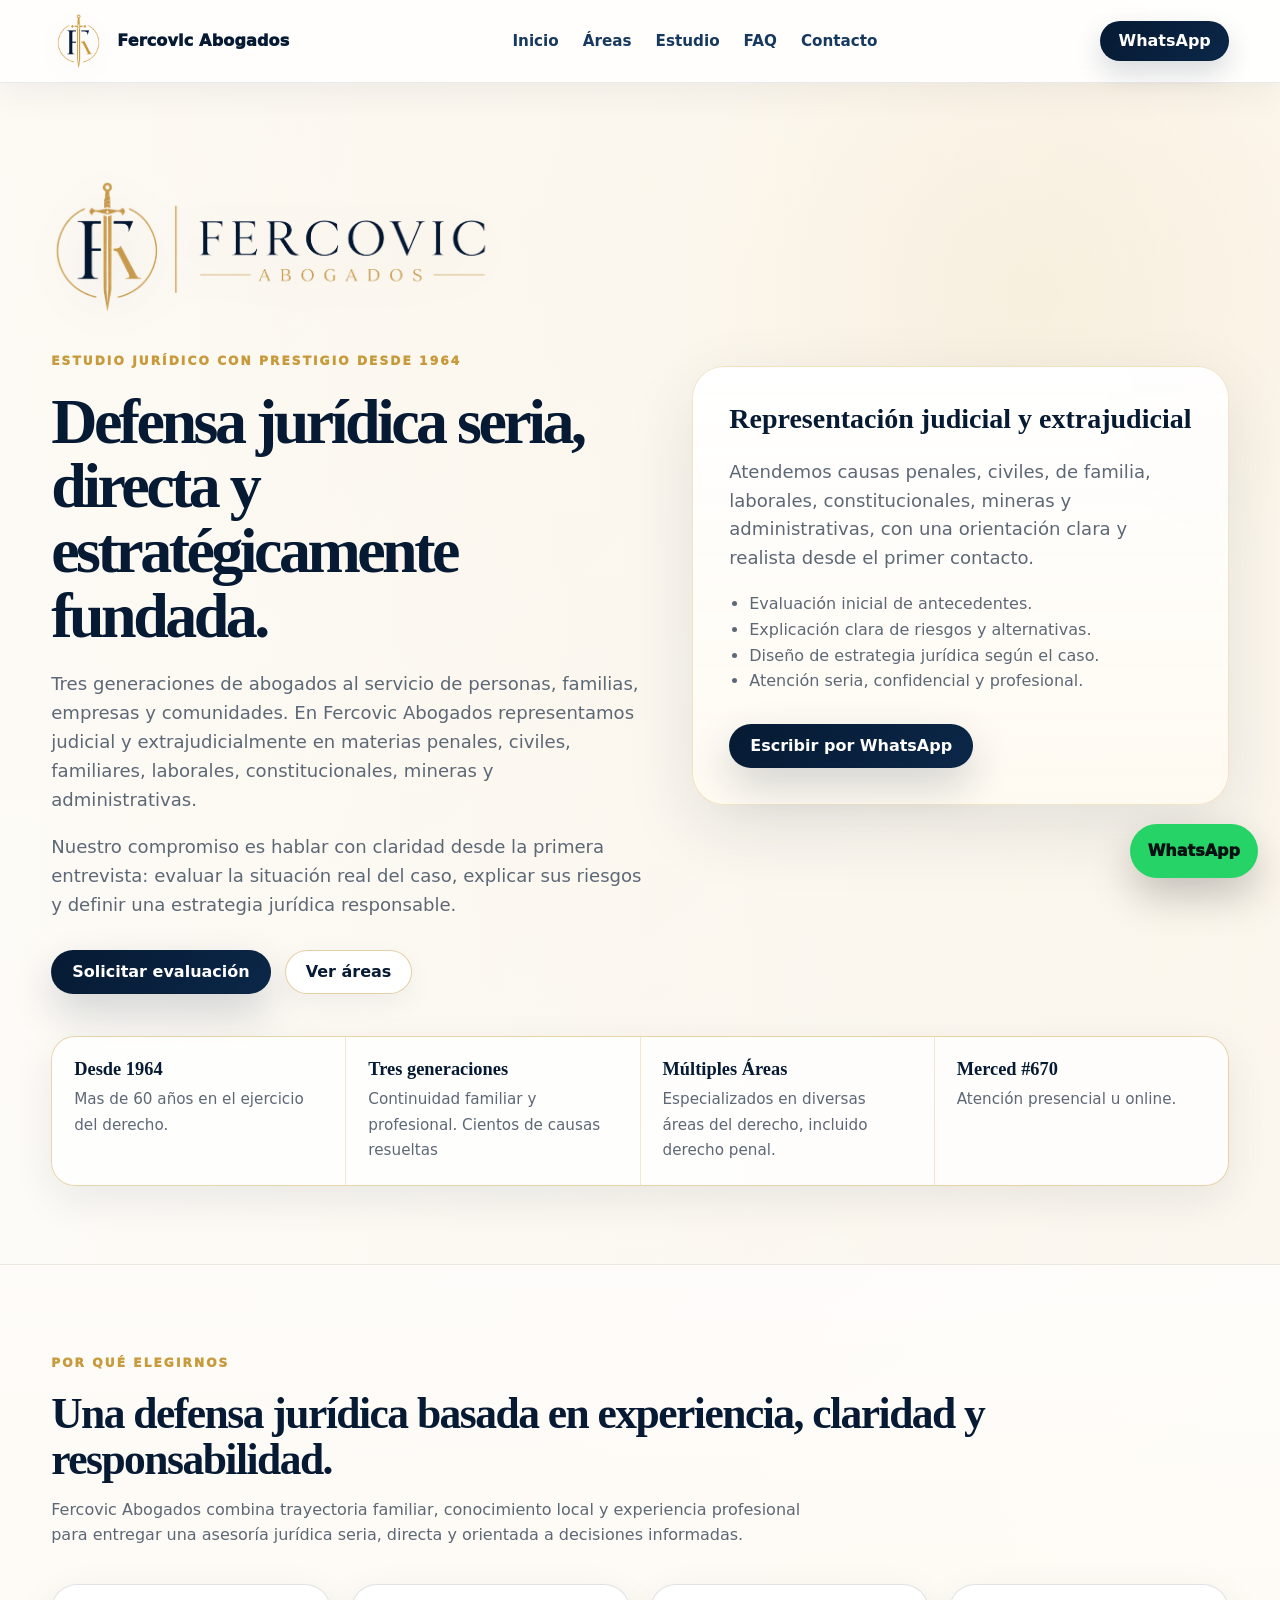
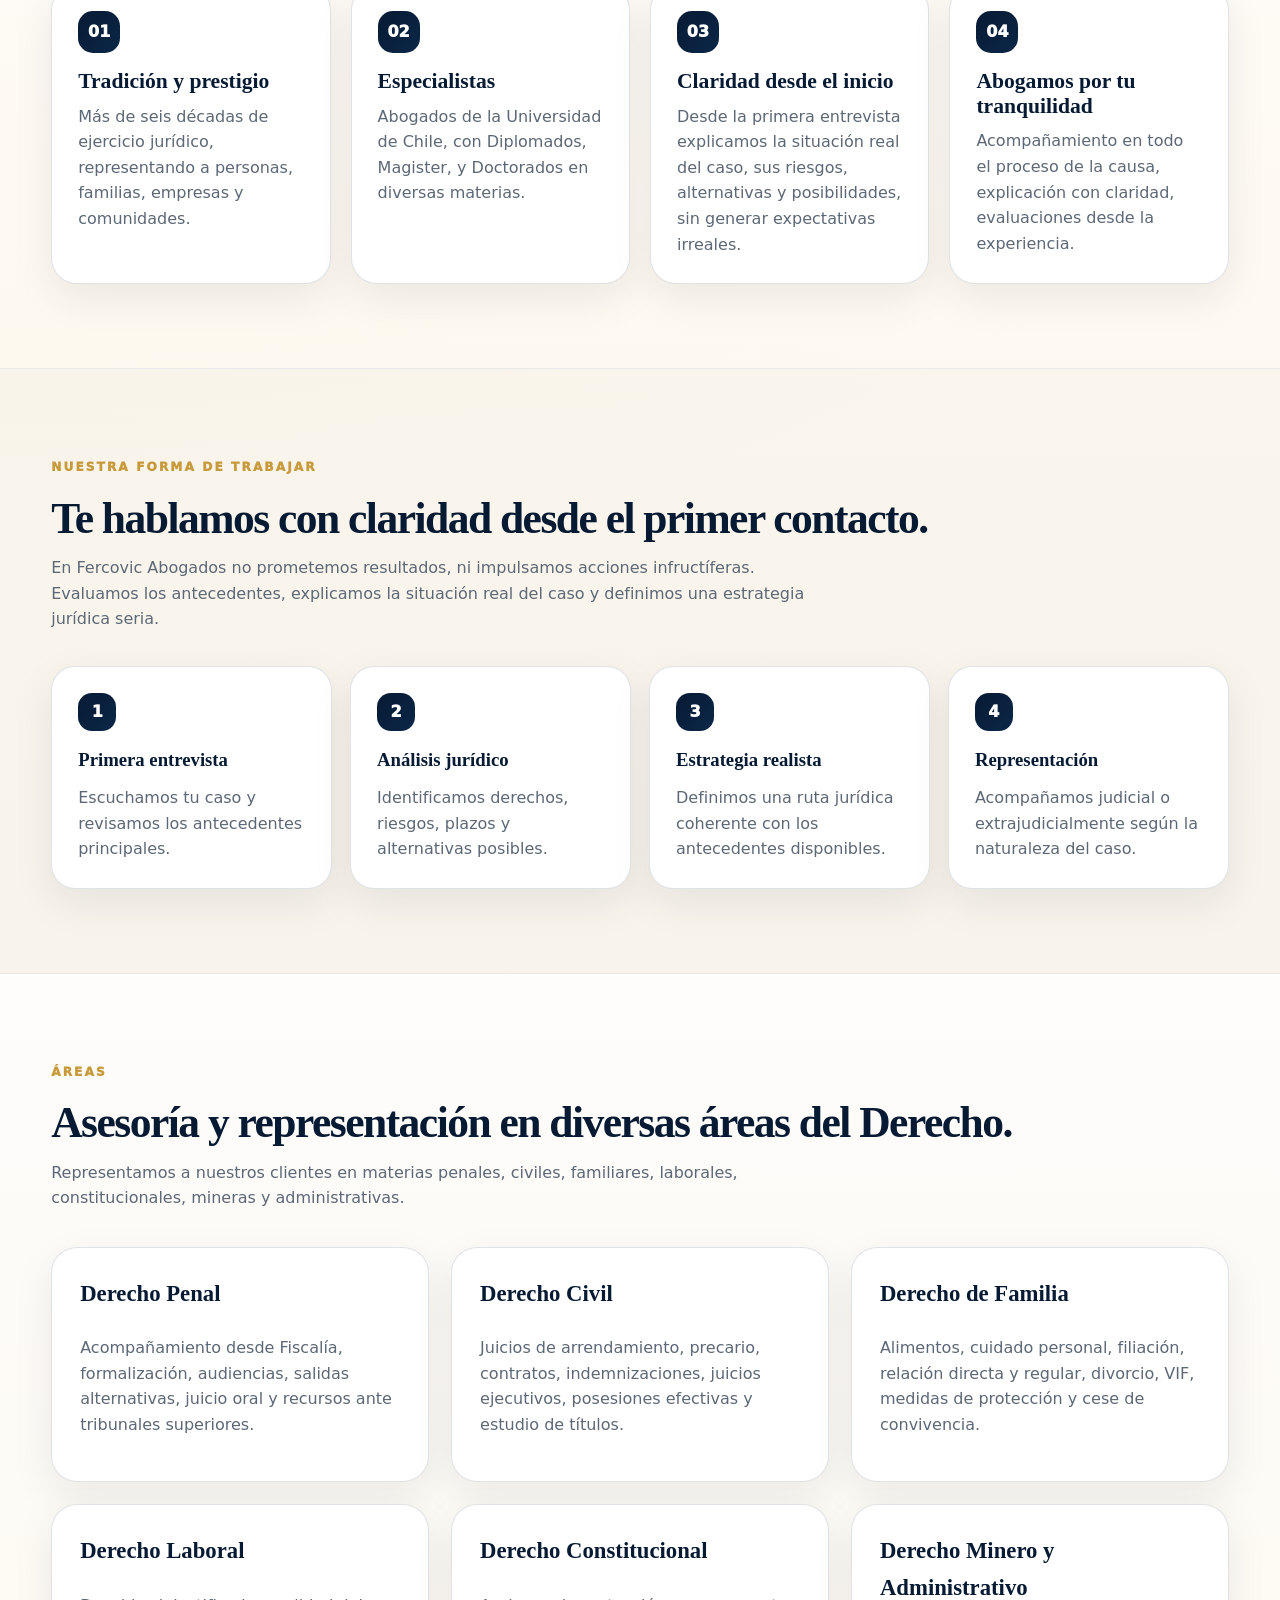
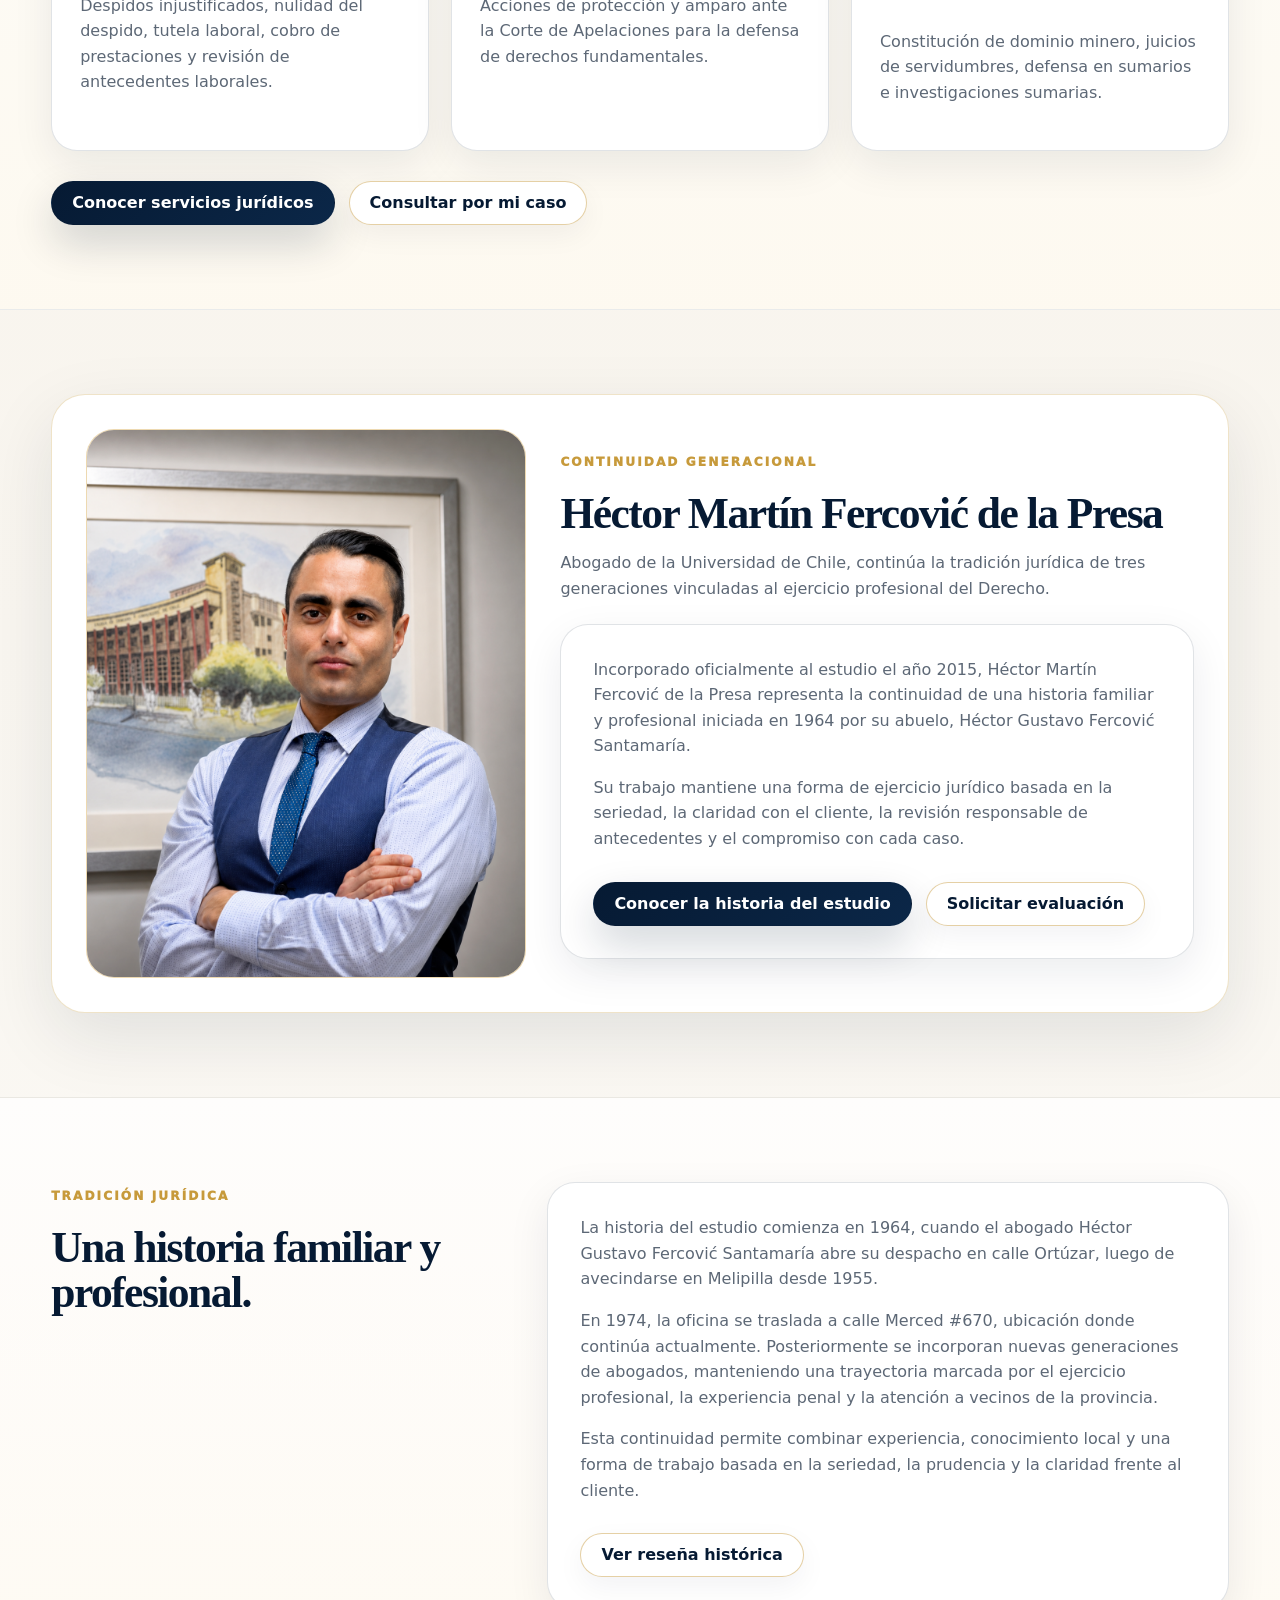
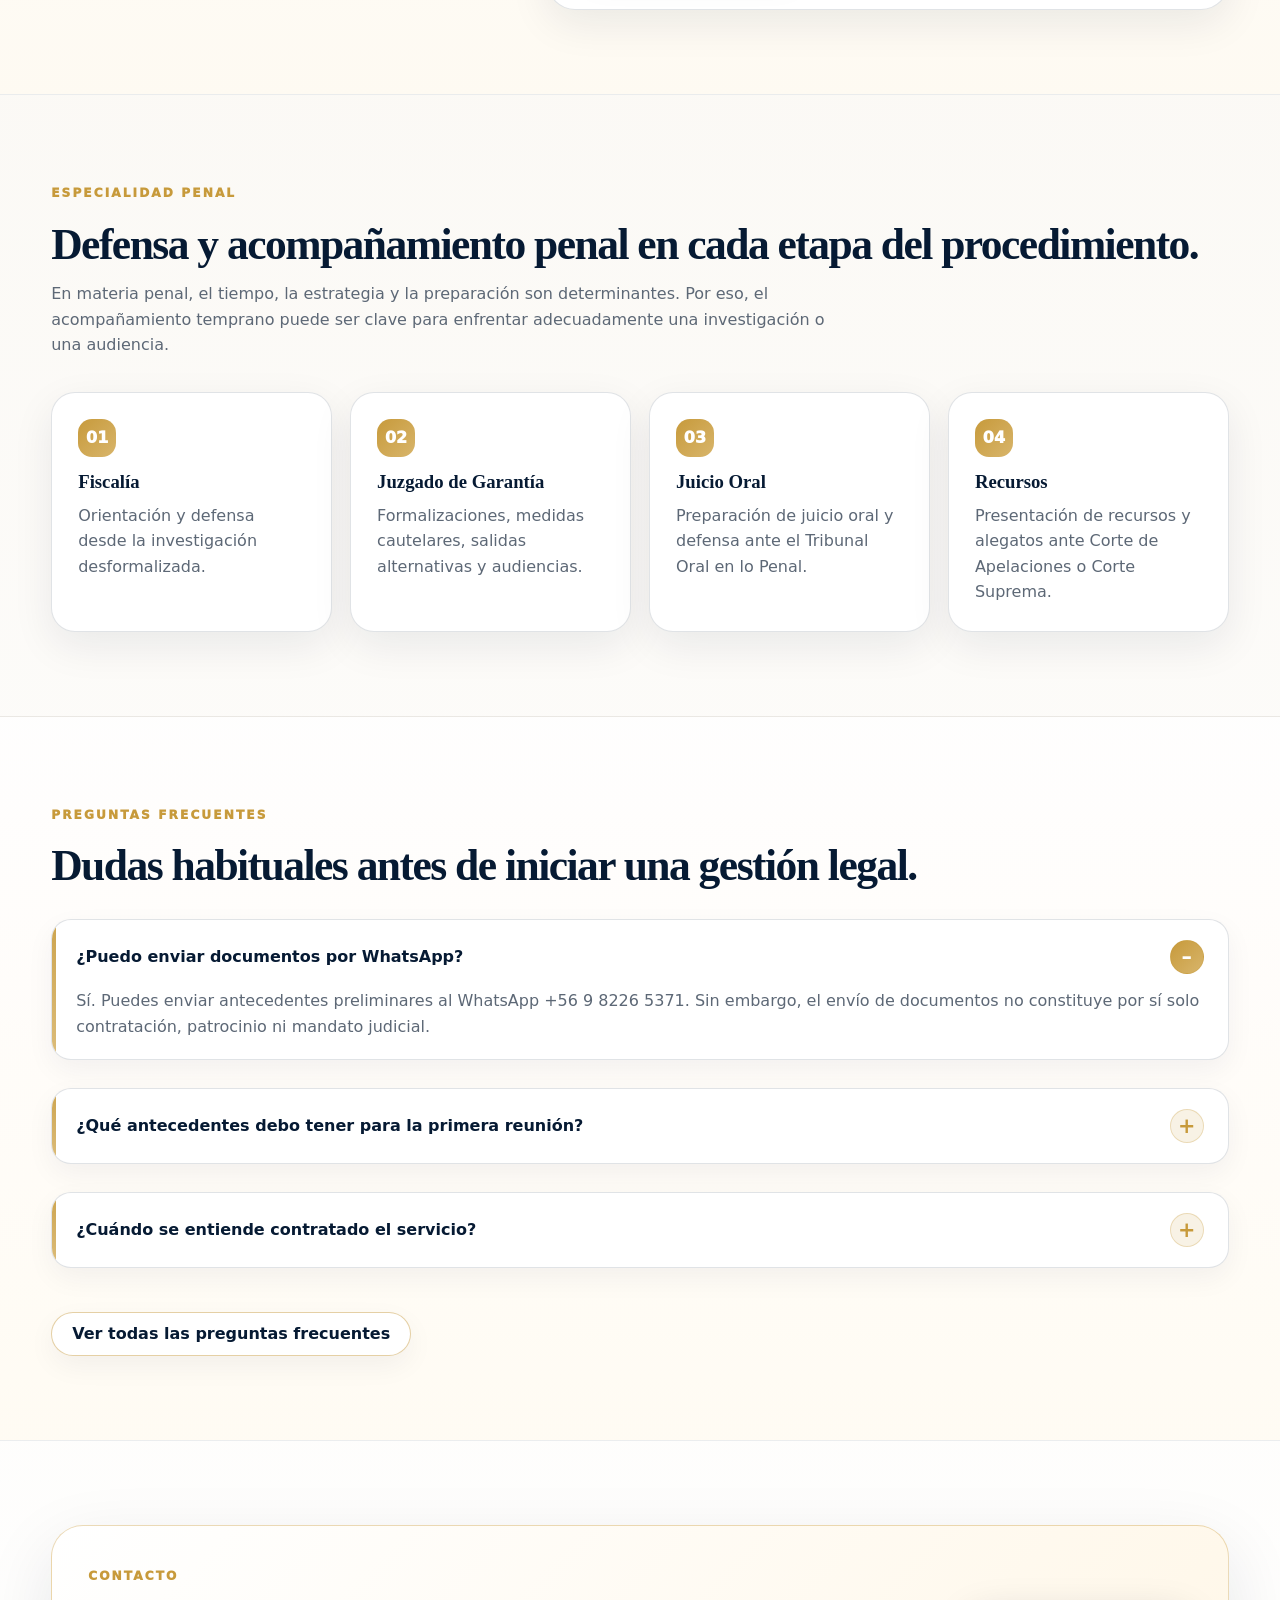
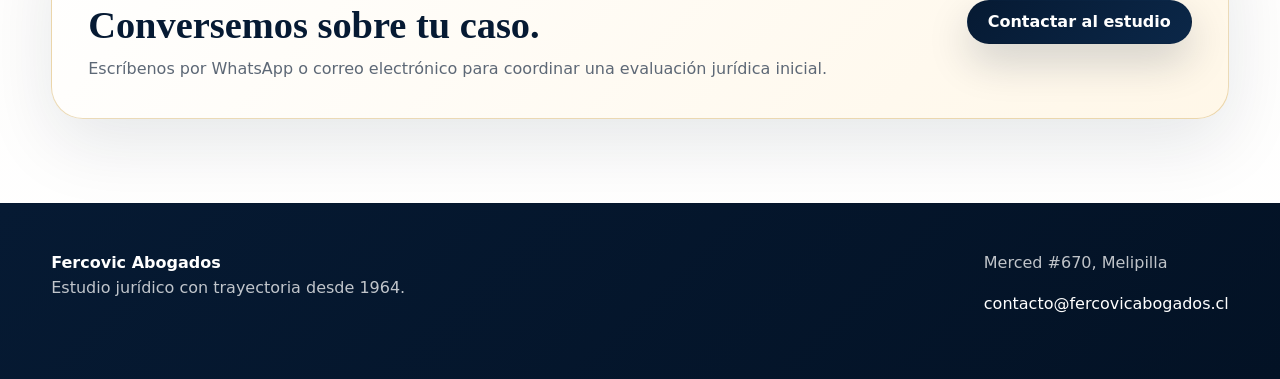
==== commit 05d8fbf5: "Update trust items in index.html with new text" ====
--- a/index.html
+++ b/index.html
@@ -159,17 +159,17 @@
         <div class="trust-strip">
           <div class="trust-item">
             <strong>Desde 1964</strong>
-            <span>Trayectoria jurídica.</span>
+            <span>Mas de 60 años en el ejercicio del derecho.</span>
           </div>
 
           <div class="trust-item">
-            <strong>3 generaciones</strong>
-            <span>Continuidad familiar y profesional.</span>
+            <strong>Tres generaciones</strong>
+            <span>Continuidad familiar y profesional. Cientos de causas resueltas </span>
           </div>
 
           <div class="trust-item">
-            <strong>Área penal</strong>
-            <span>Defensa desde Fiscalía hasta tribunales superiores.</span>
+            <strong>Múltiples Áreas</strong>
+            <span>Especializados en diversas áreas del derecho, incluido derecho penal.</span>
           </div>
 
           <div class="trust-item">
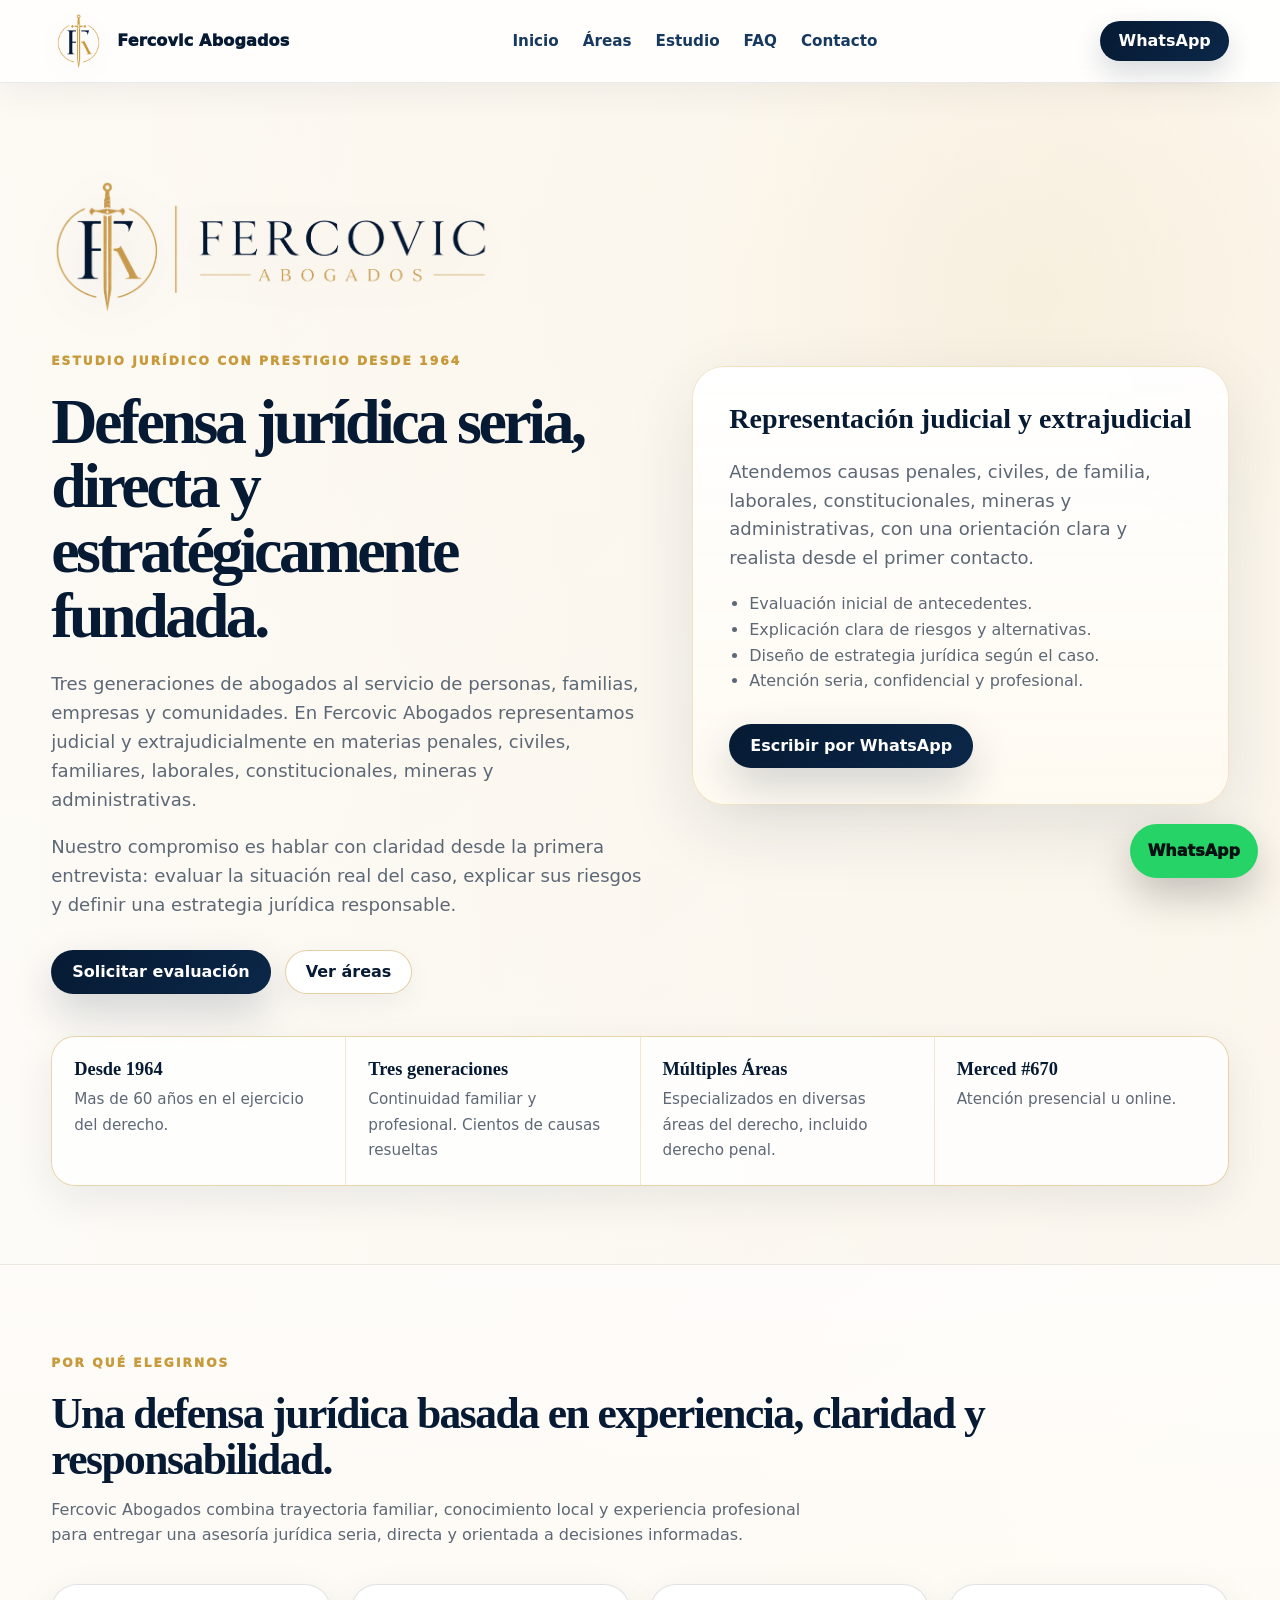
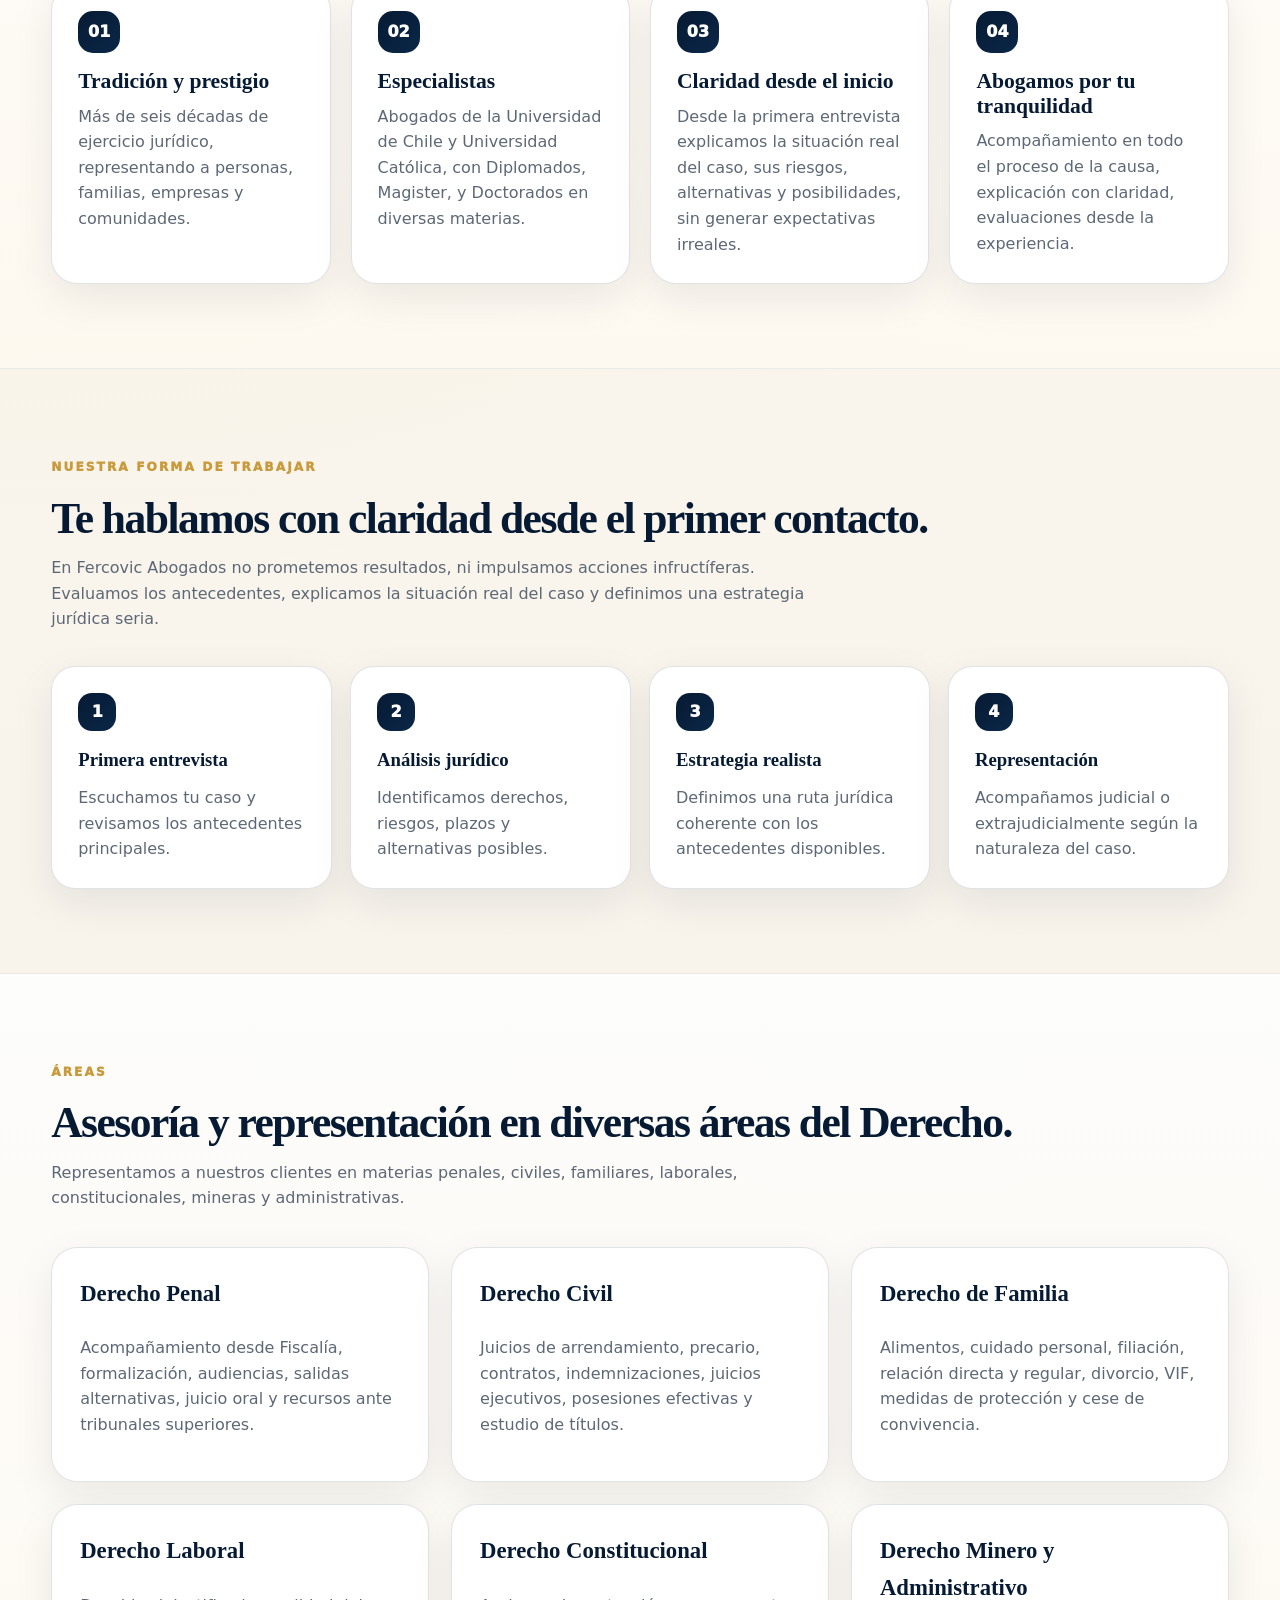
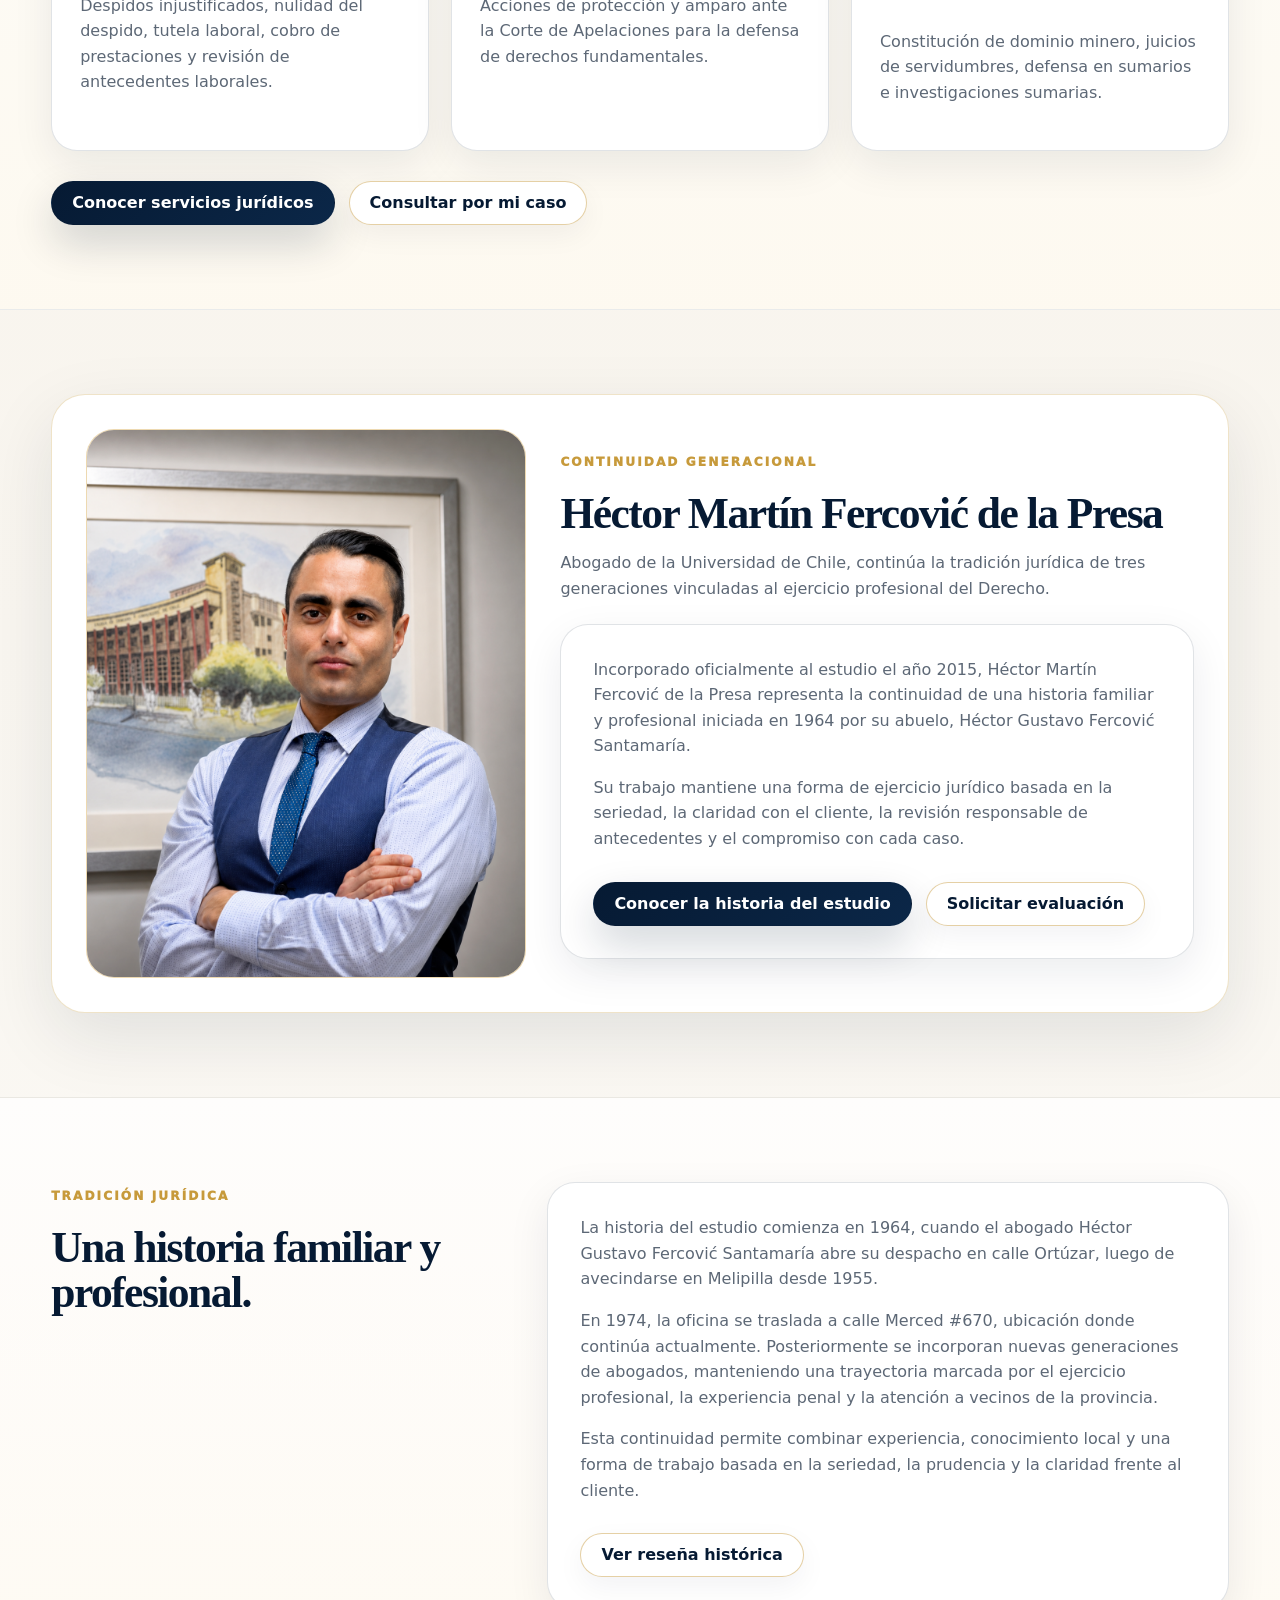
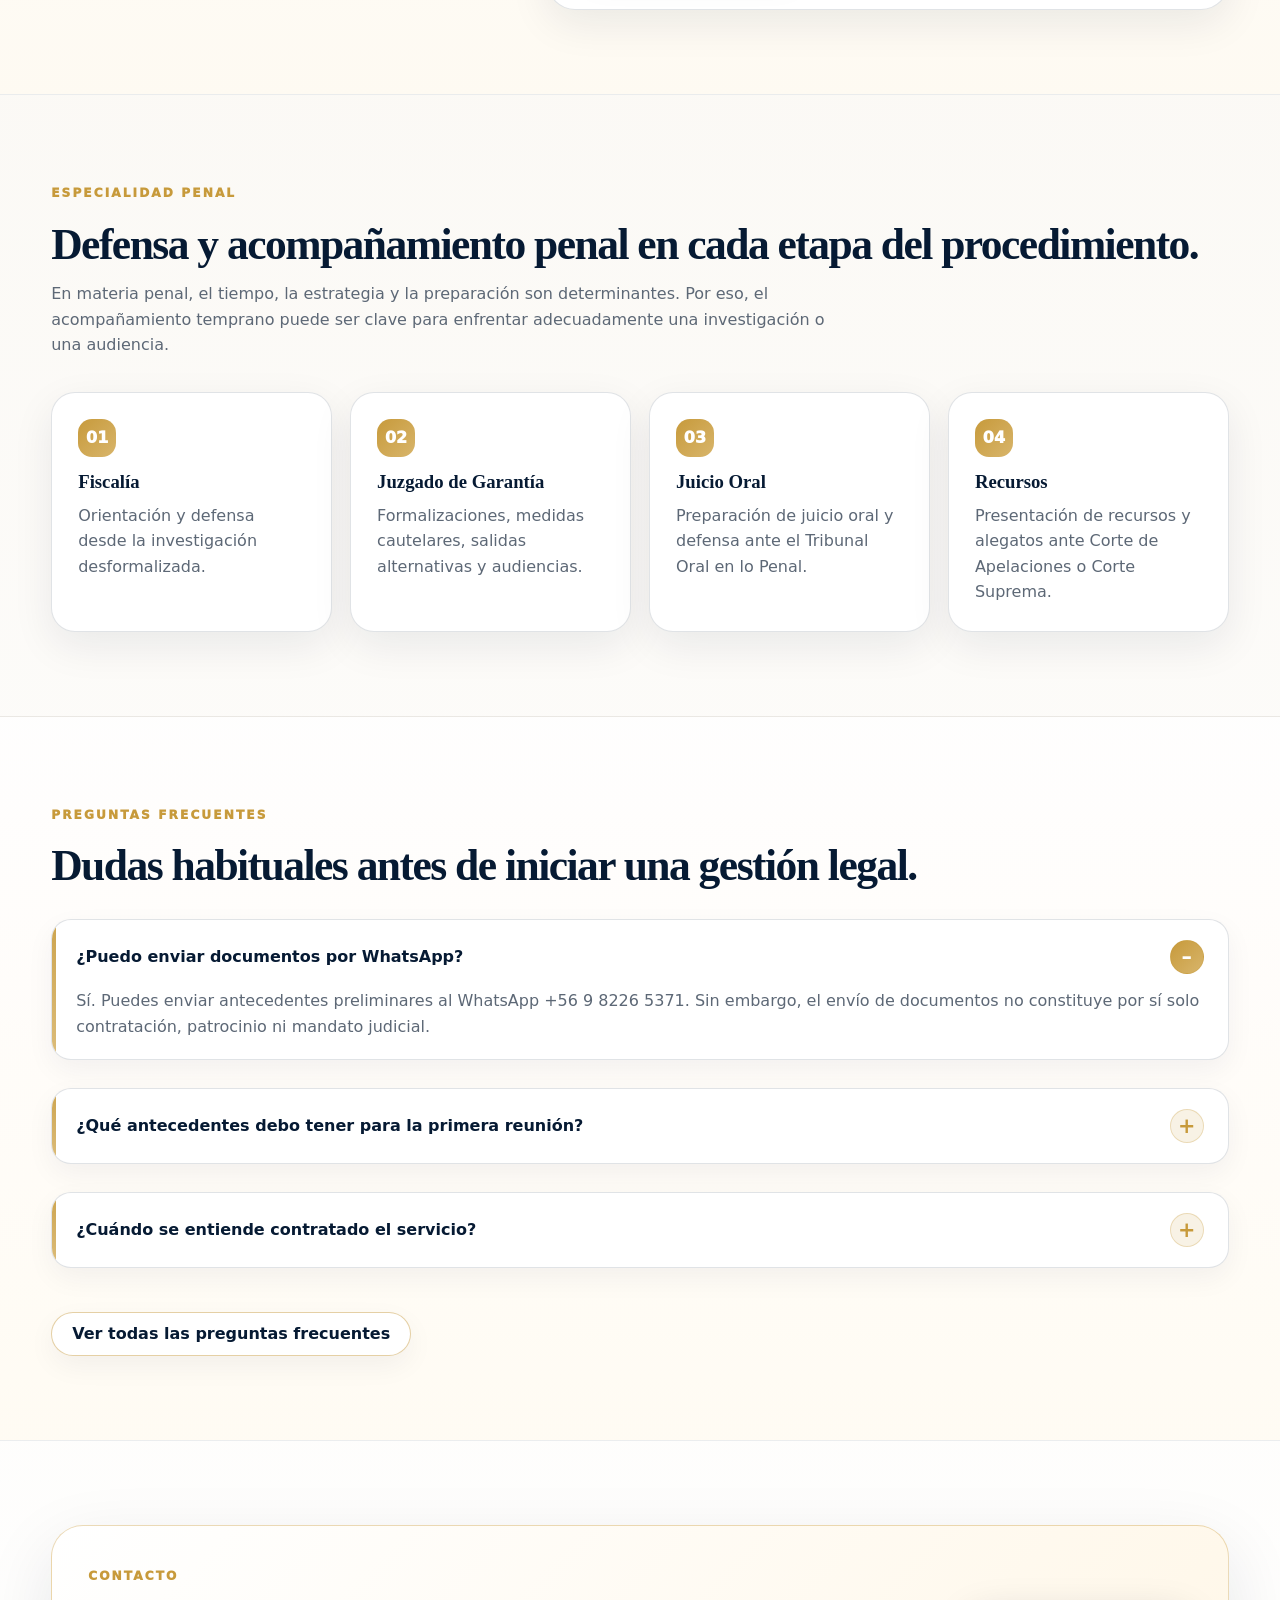
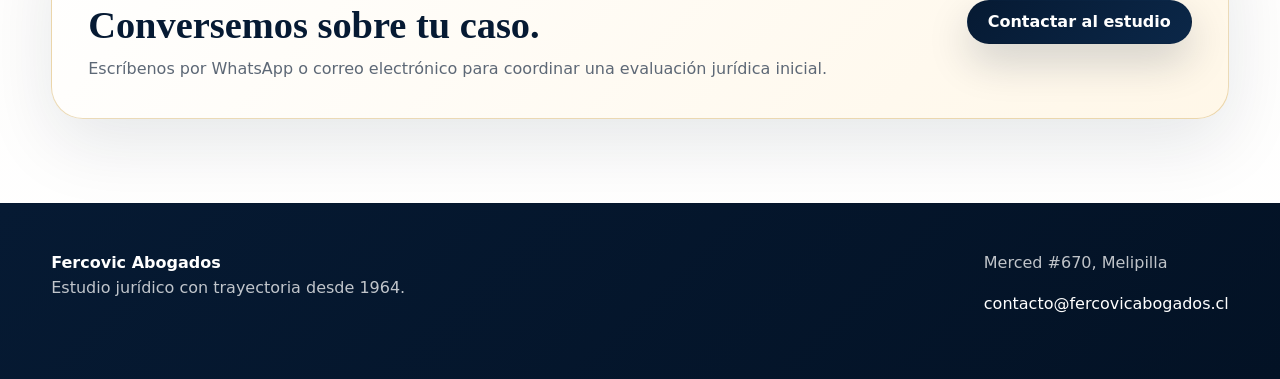
==== commit f03d414a: "Update index.html" ====
--- a/index.html
+++ b/index.html
@@ -203,7 +203,7 @@
             <span>02</span>
             <h3>Especialistas</h3>
             <p>
-             Abogados de la Universidad de Chile, con Diplomados, Magister, y Doctorados en diversas materias.
+             Abogados de la Universidad de Chile y Universidad Católica, con Diplomados, Magister, y Doctorados en diversas materias.
             </p>
           </article>
 
--- a/assets/css/styles.css
+++ b/assets/css/styles.css
@@ -1142,3 +1142,30 @@
     display:flex;
   }
 }
+.contact-card strong{
+  display:block;
+  color:var(--navy);
+  font-weight:950;
+  font-size:1.05rem;
+}
+
+@media(max-width:900px){
+  .contact-cards{
+    grid-template-columns:1fr;
+  }
+}
+.profile-content .hero-actions{
+  margin-top:24px;
+}
+
+.profile-photo-card{
+  max-width:480px;
+  width:100%;
+  margin:auto;
+}
+
+@media(max-width:900px){
+  .profile-photo-card{
+    max-width:520px;
+  }
+}
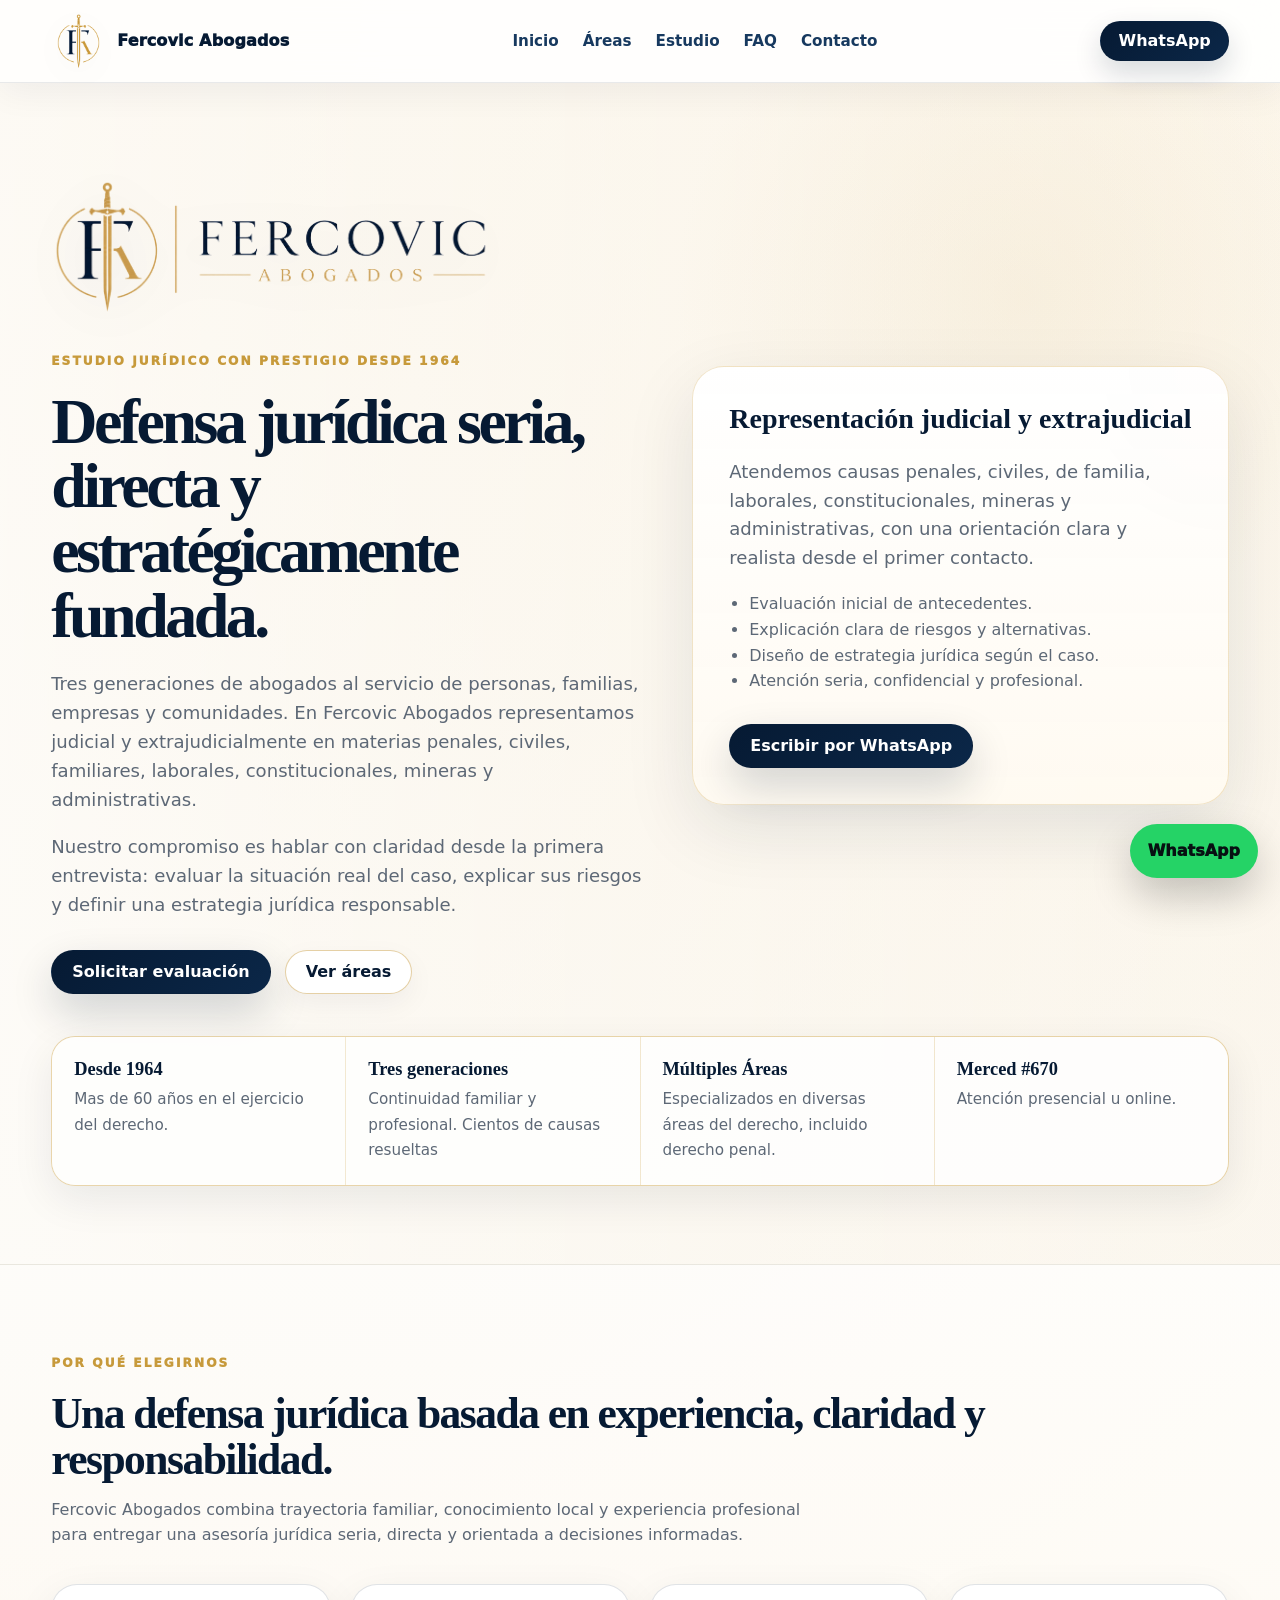
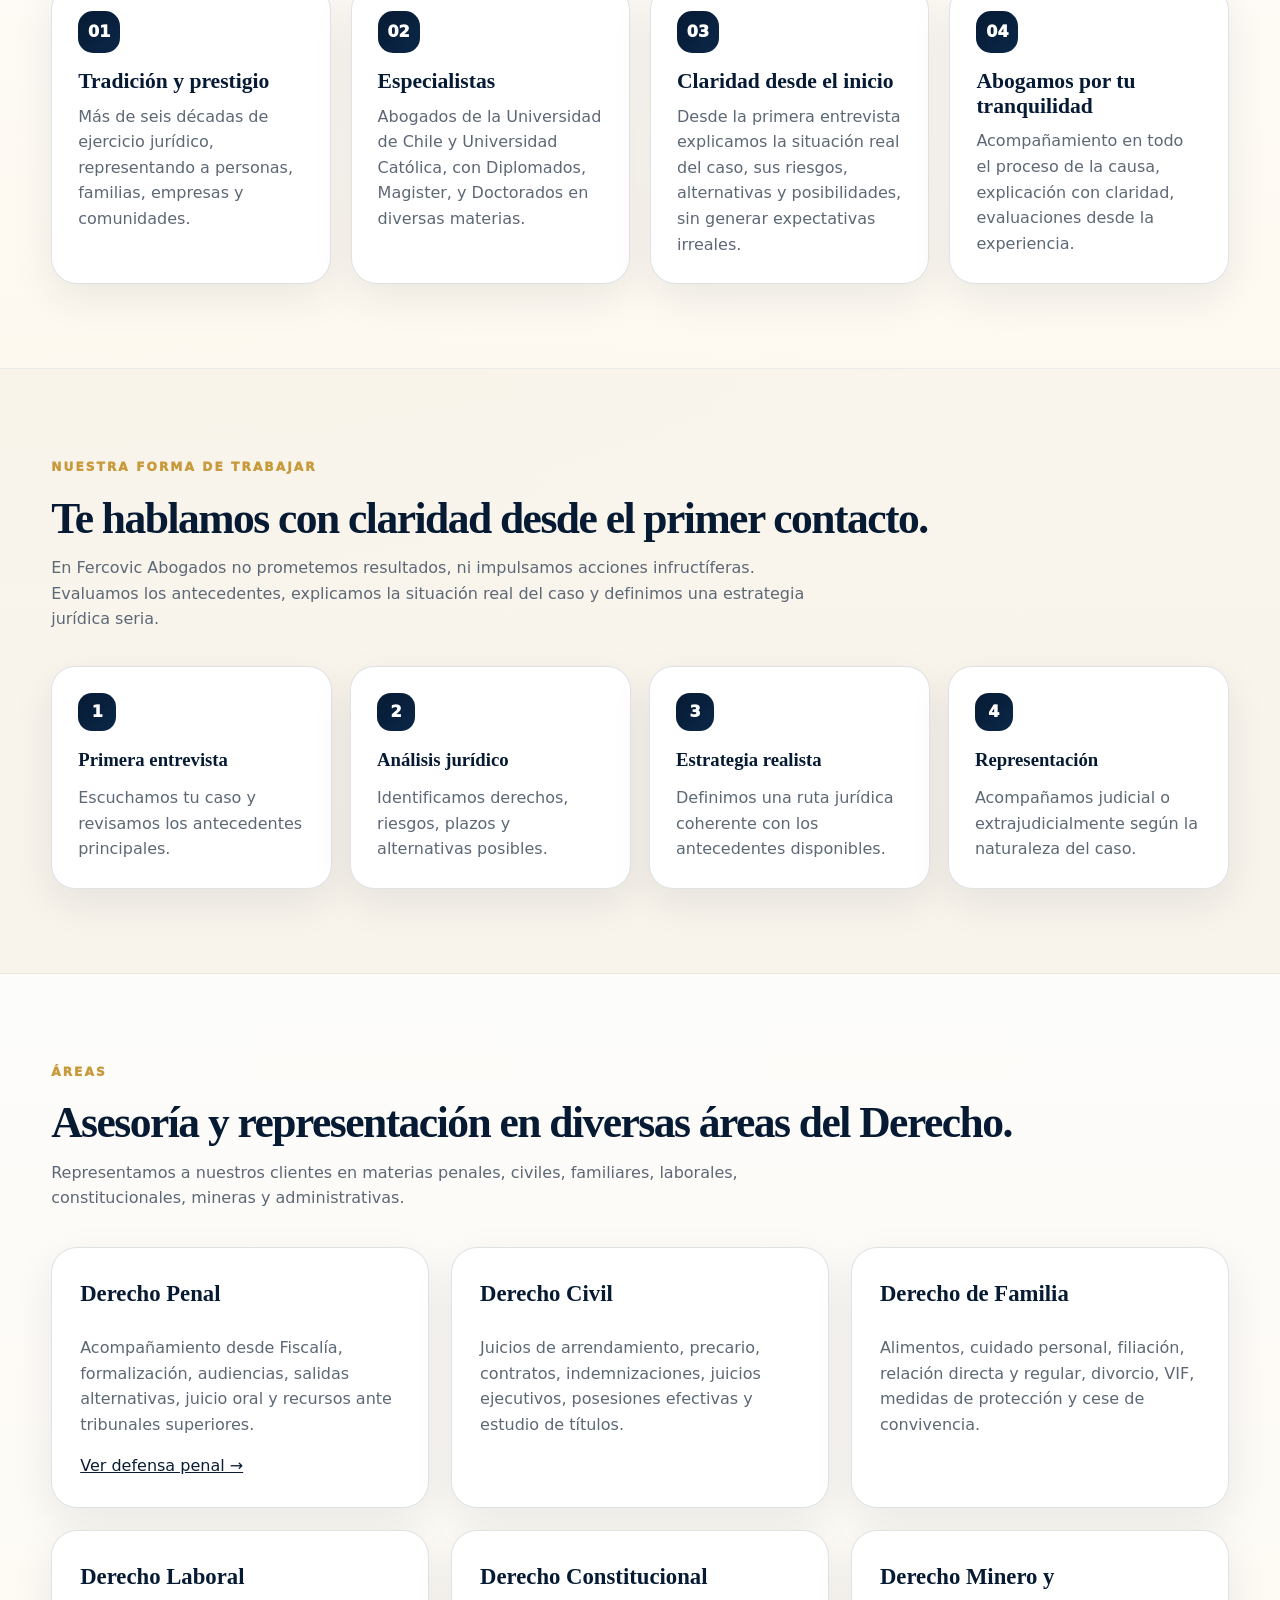
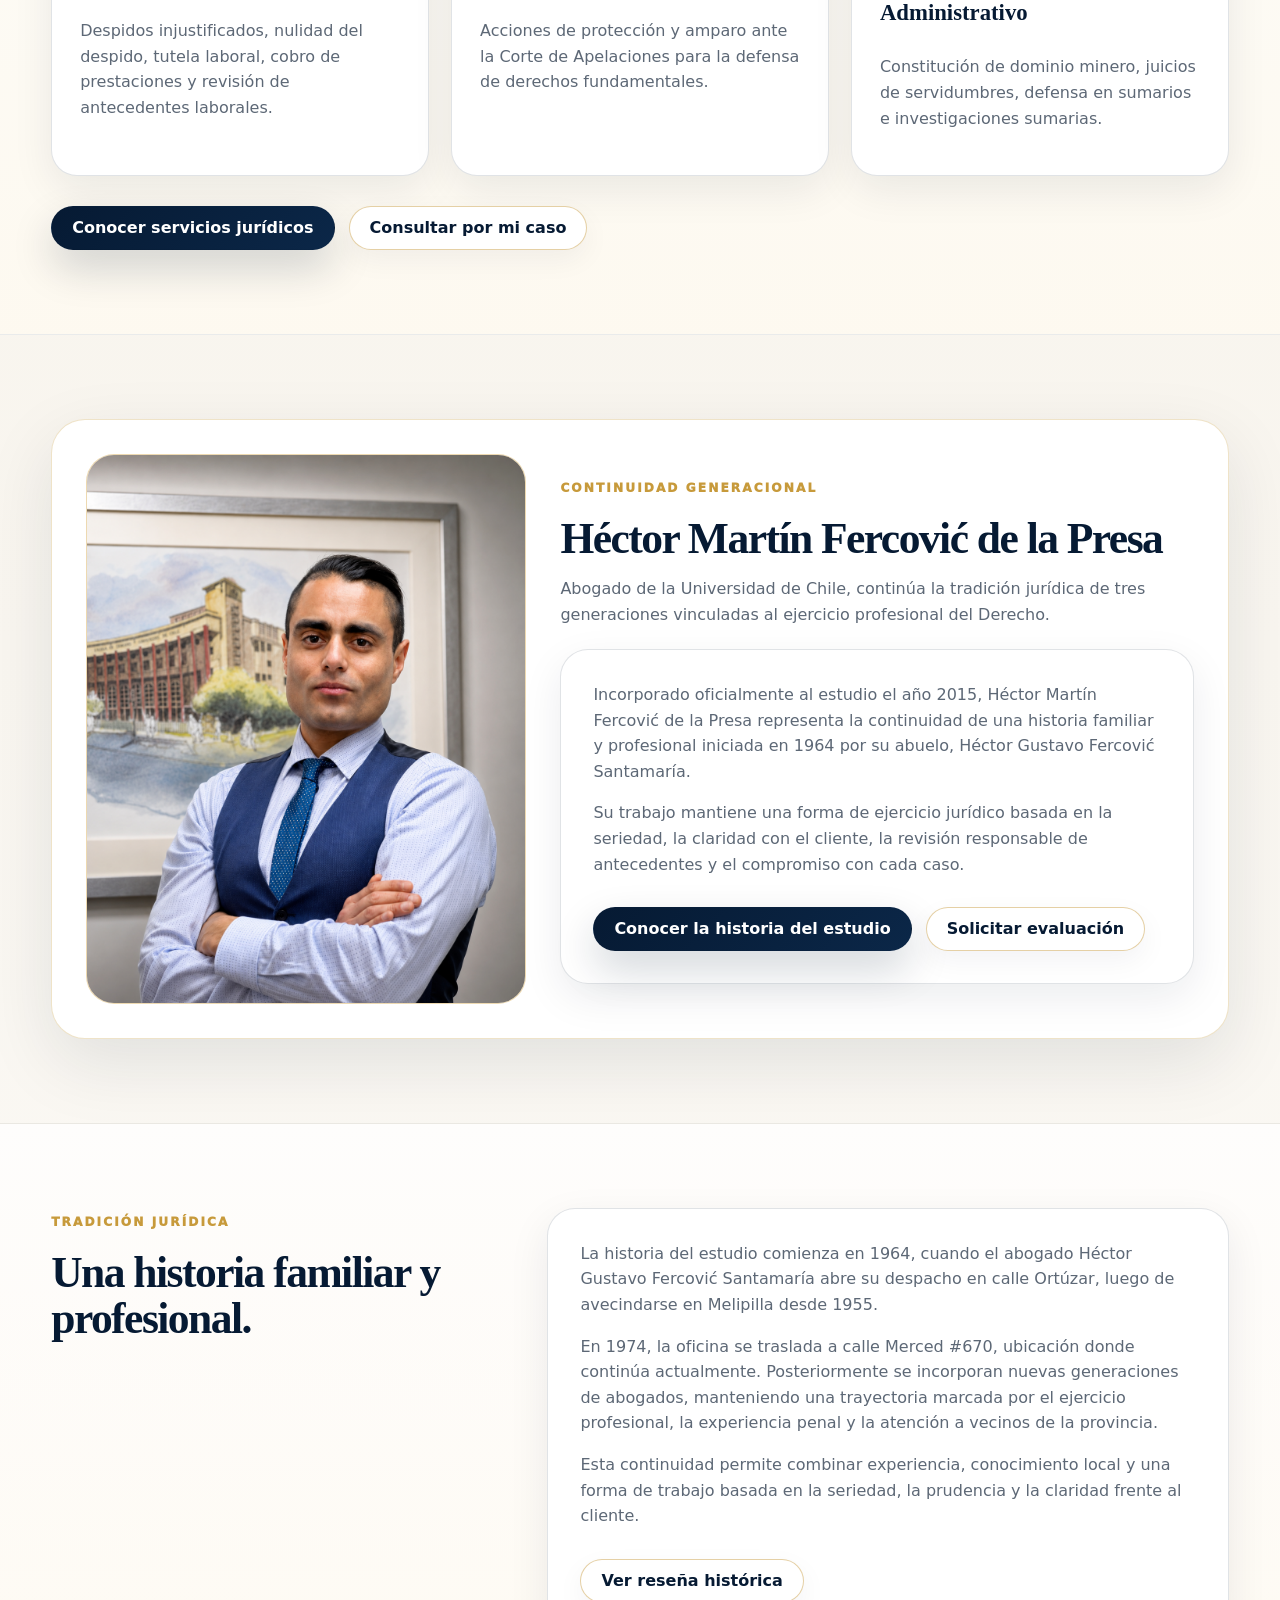
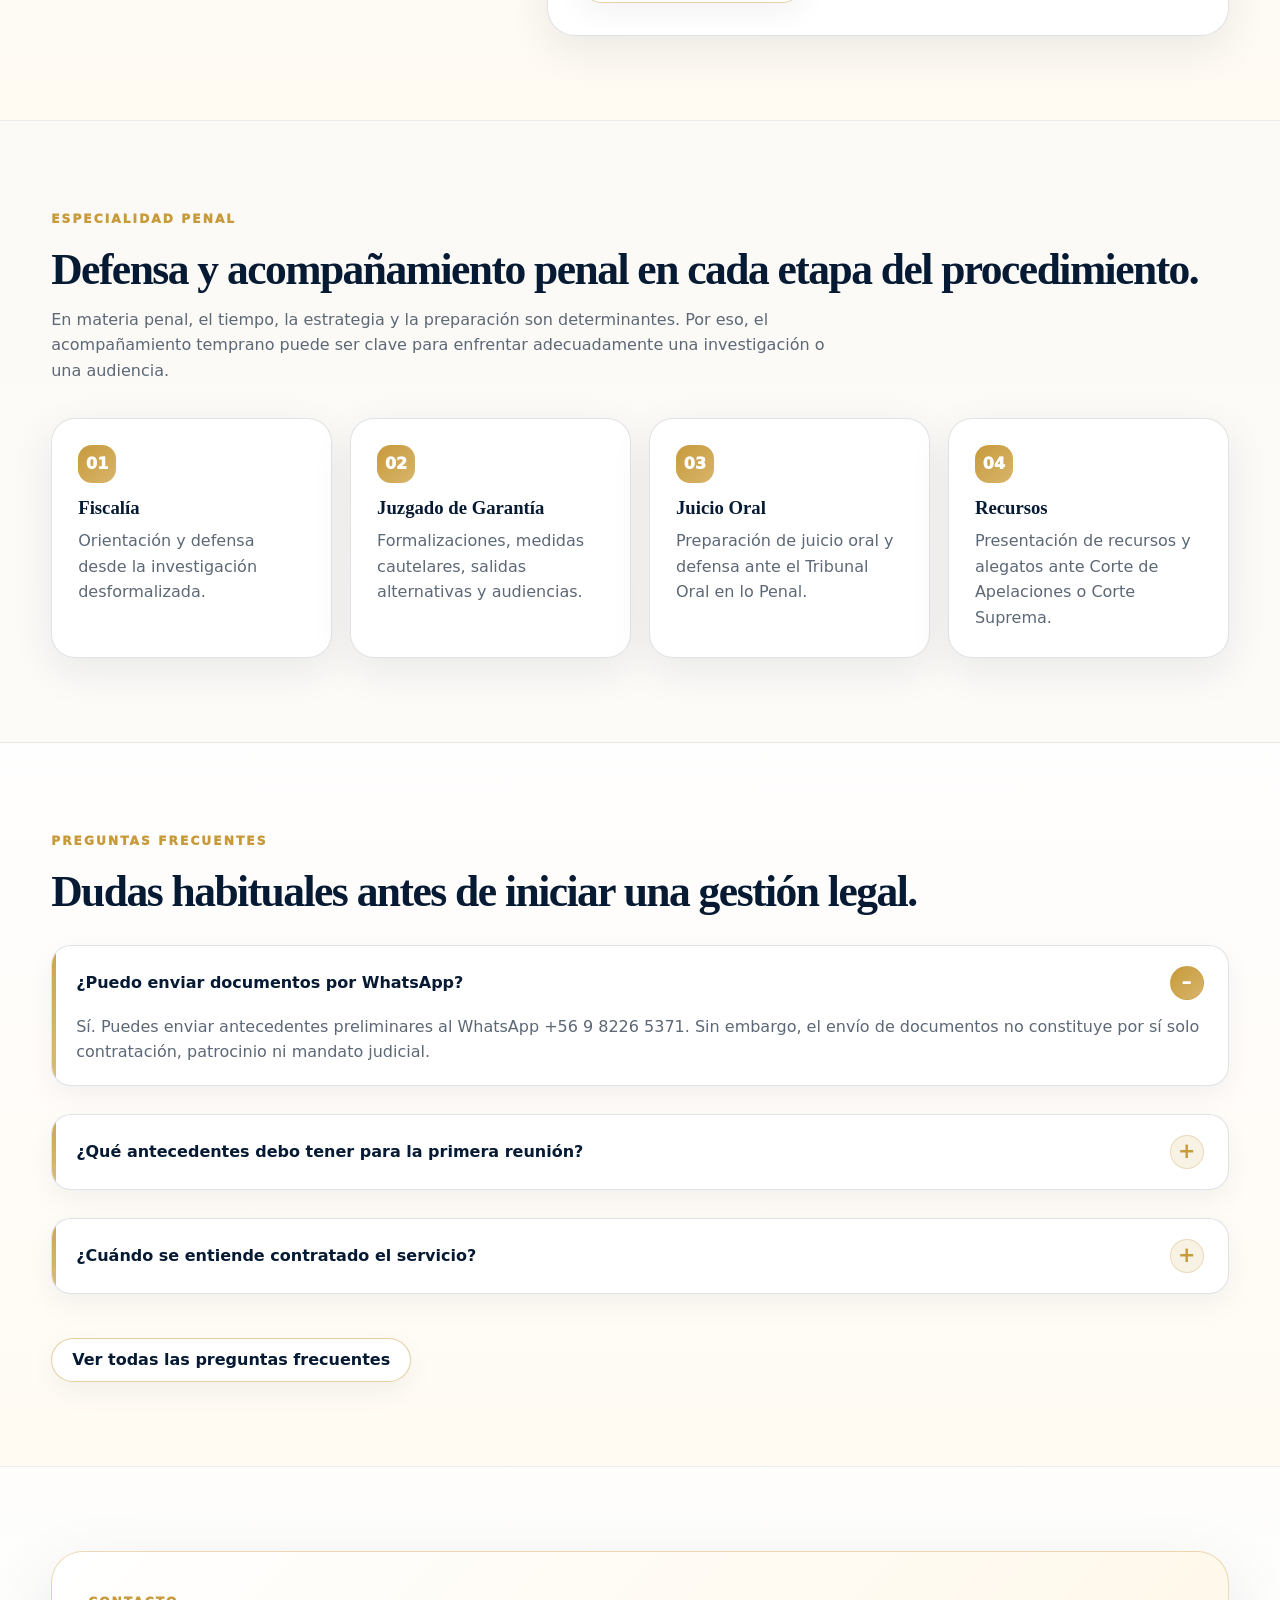
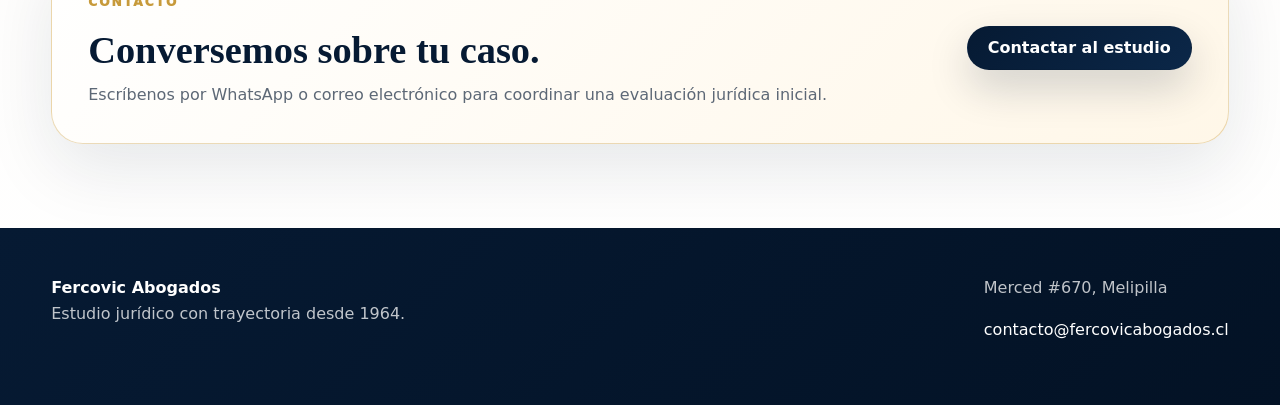
==== commit 3065f1c1: "Add link to defense page in legal services section" ====
--- a/index.html
+++ b/index.html
@@ -281,6 +281,9 @@
               Acompañamiento desde Fiscalía, formalización, audiencias, salidas alternativas,
               juicio oral y recursos ante tribunales superiores.
             </p>
+            <div class="card-action">
+              <a href="derecho-penal.html">Ver defensa penal →</a>
+            </div>
           </article>
 
           <article class="practice-card">
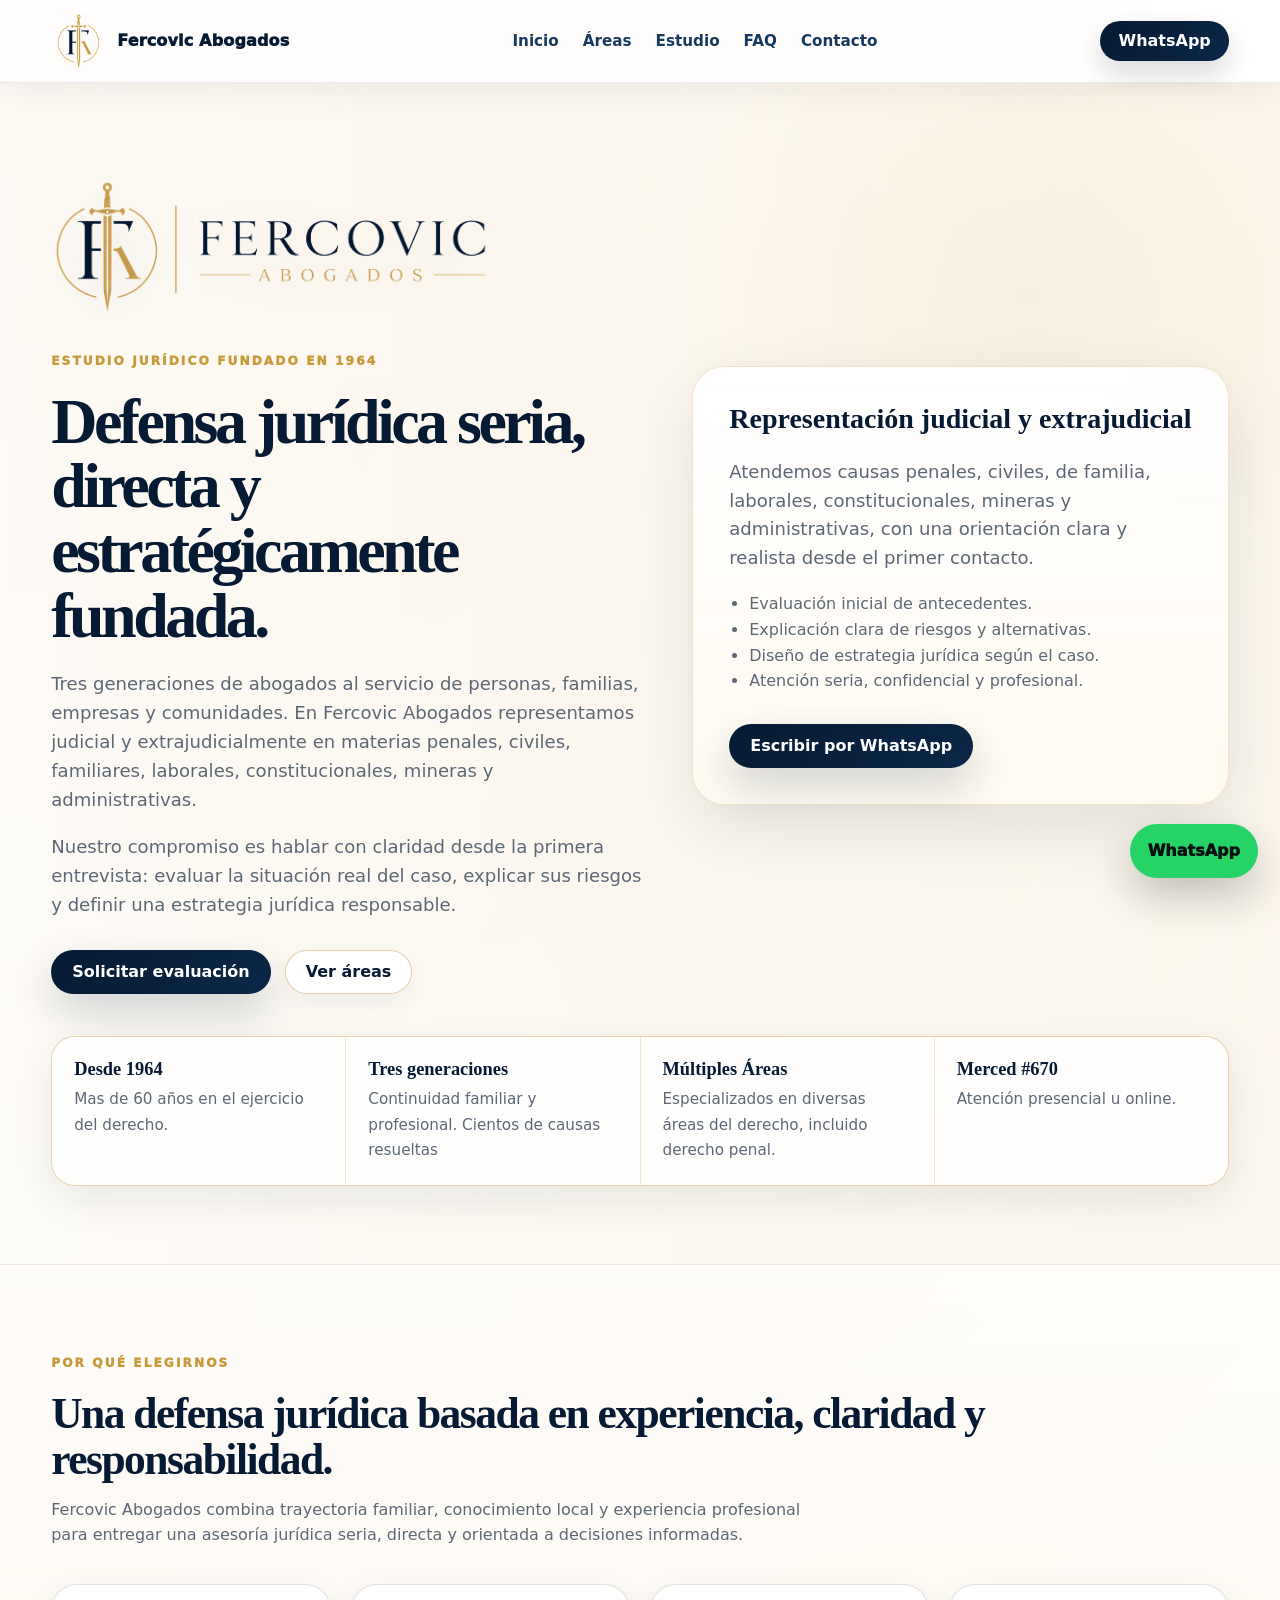
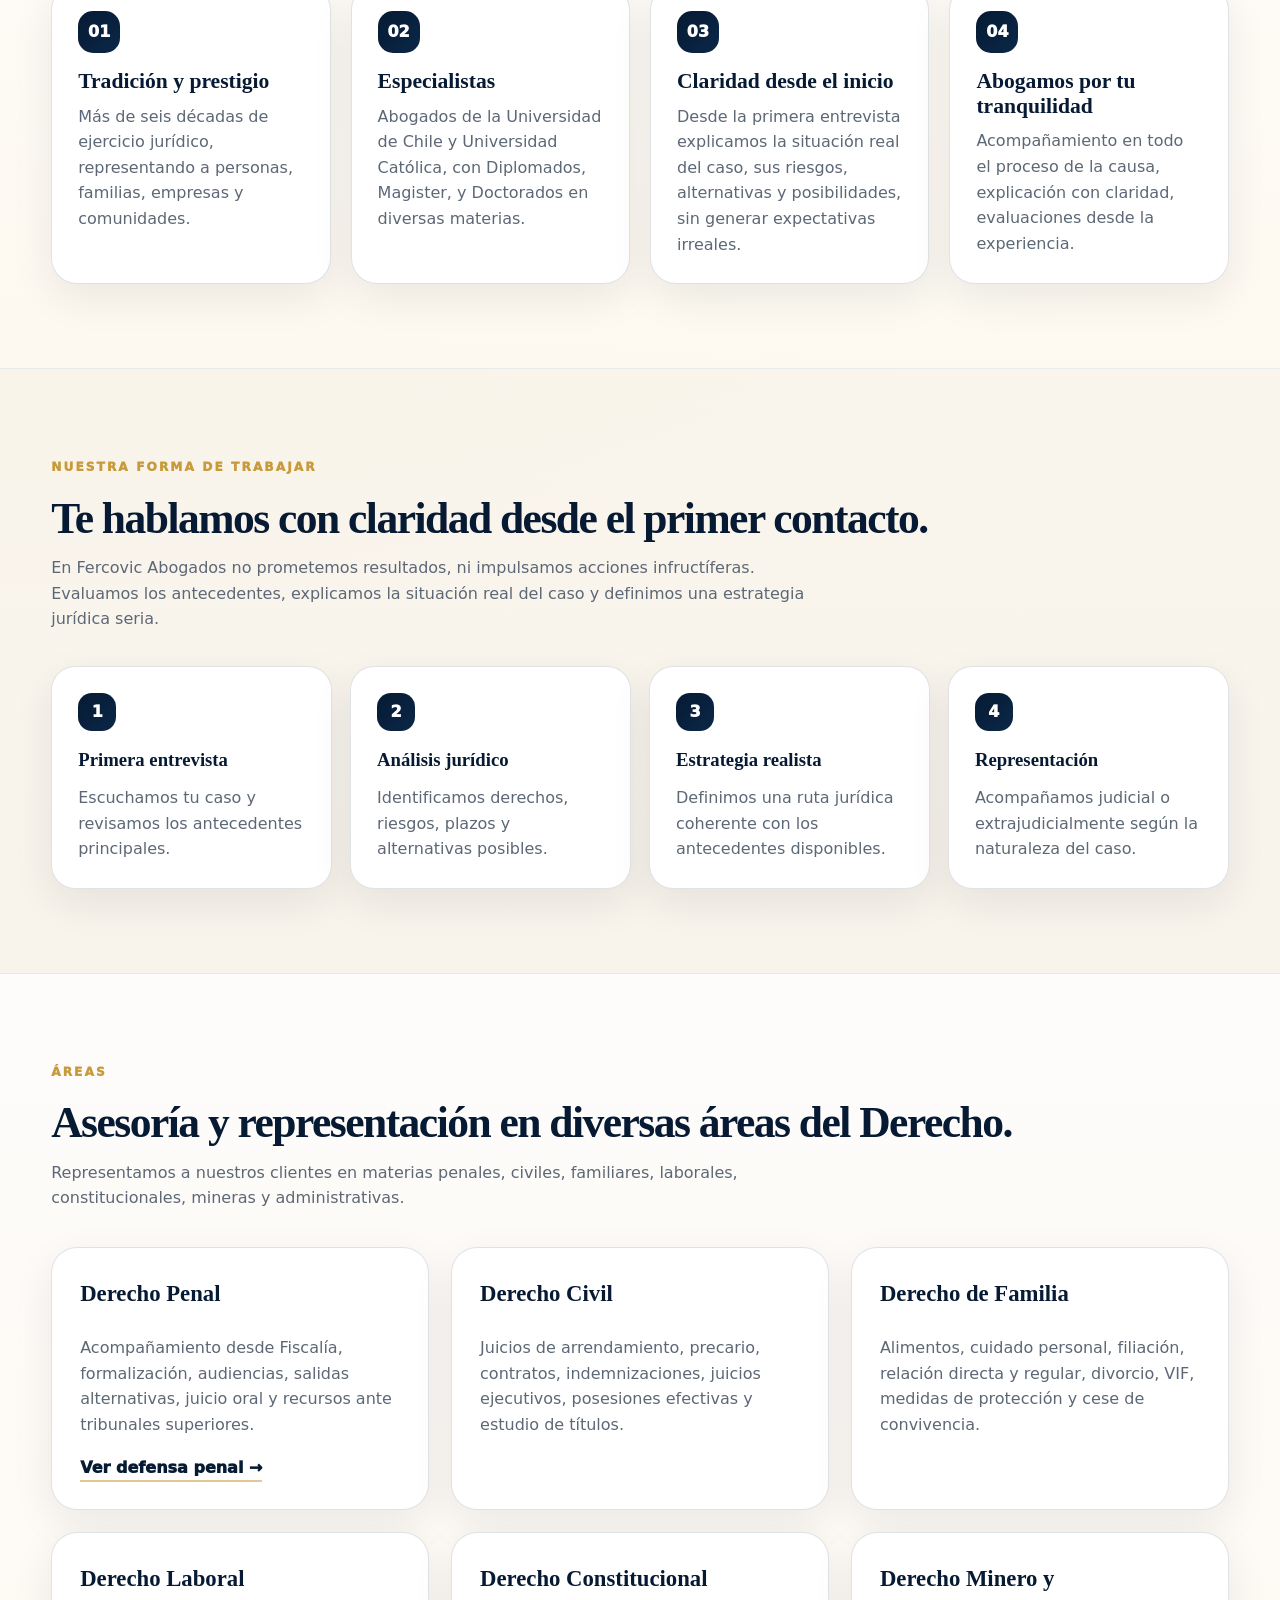
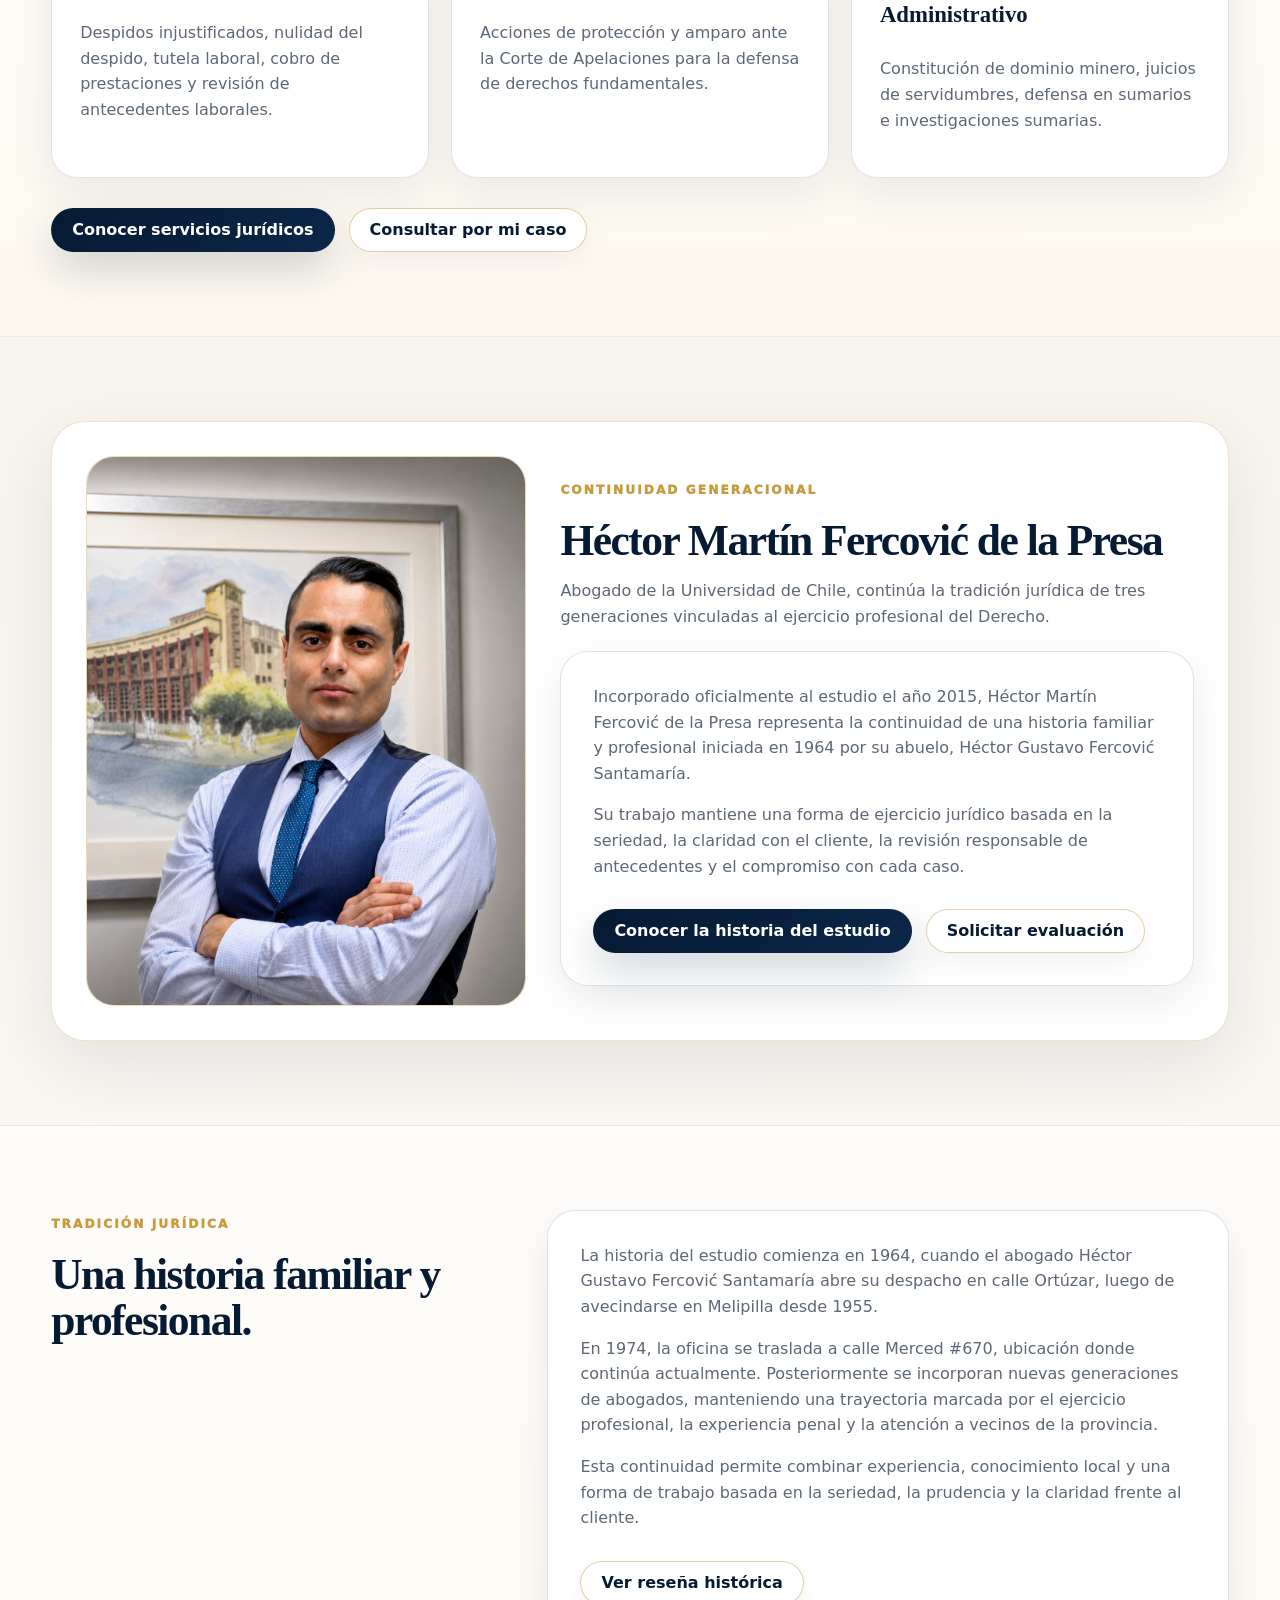
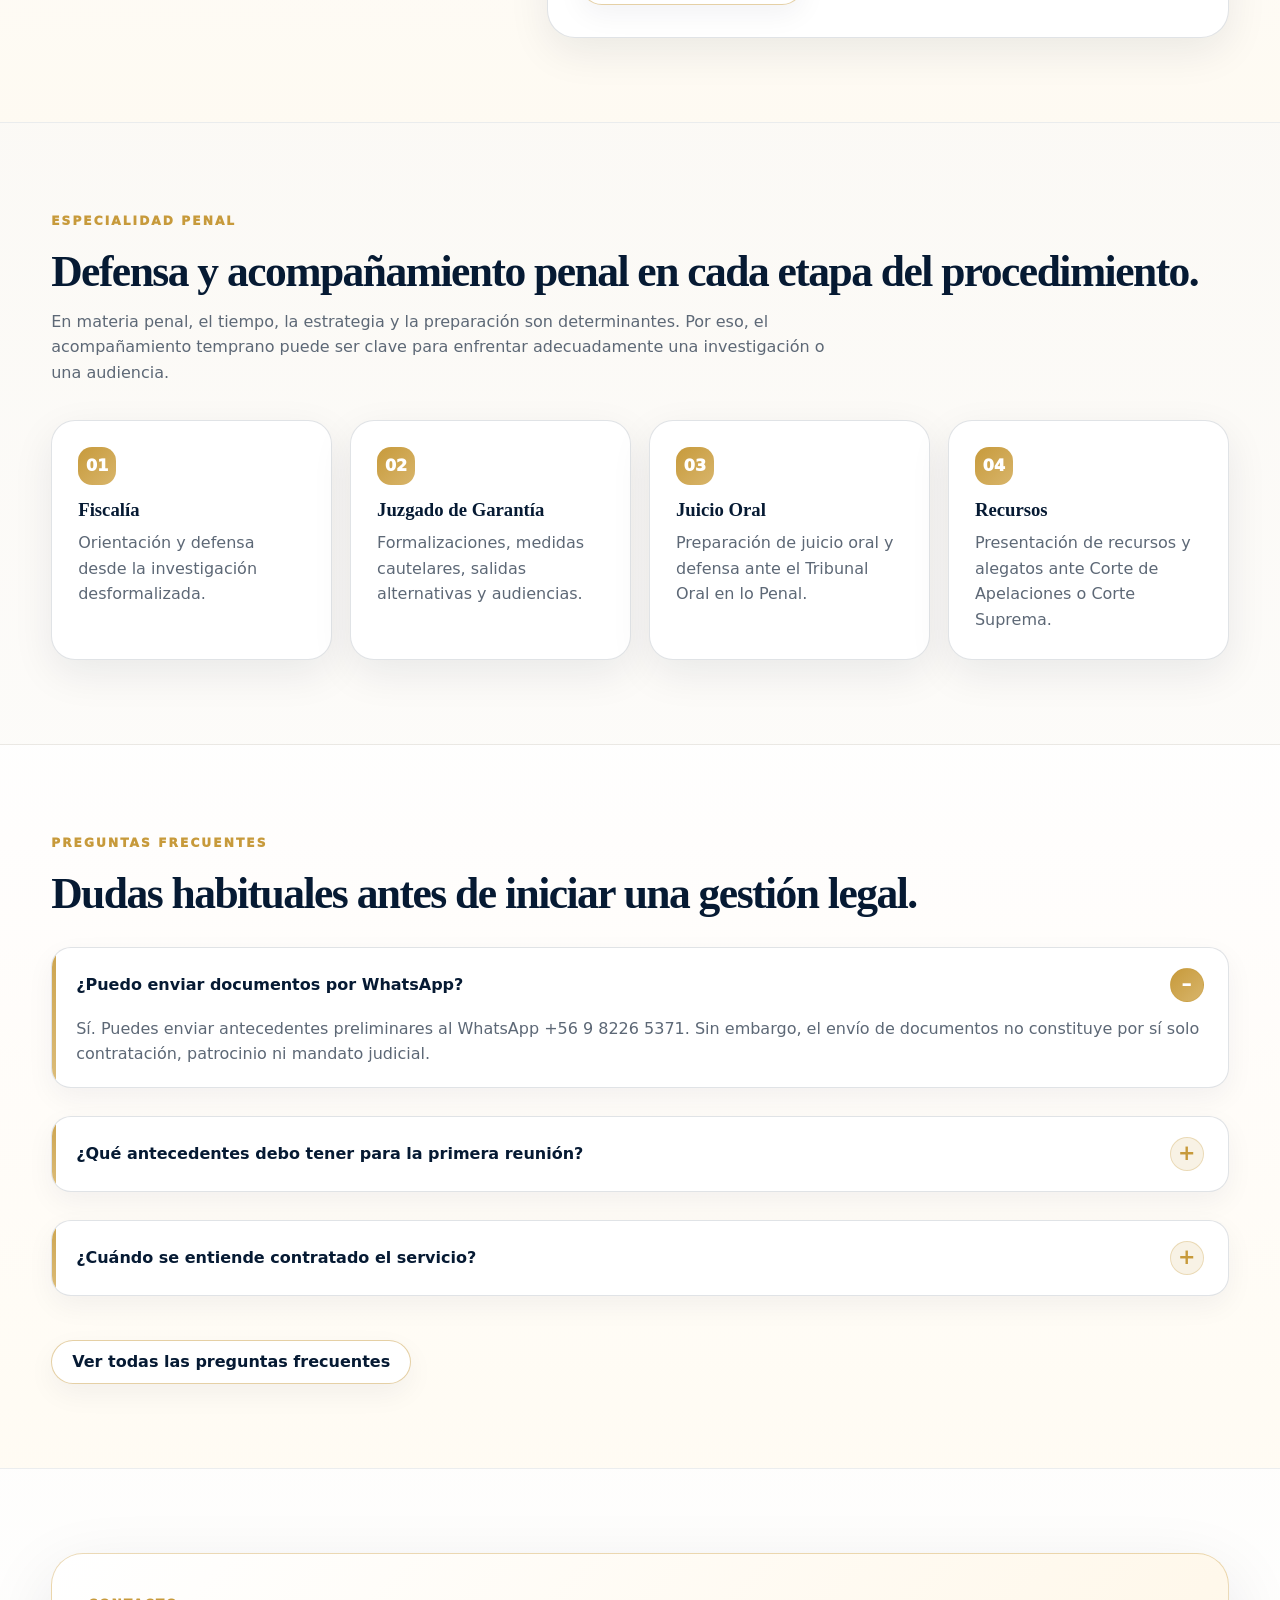
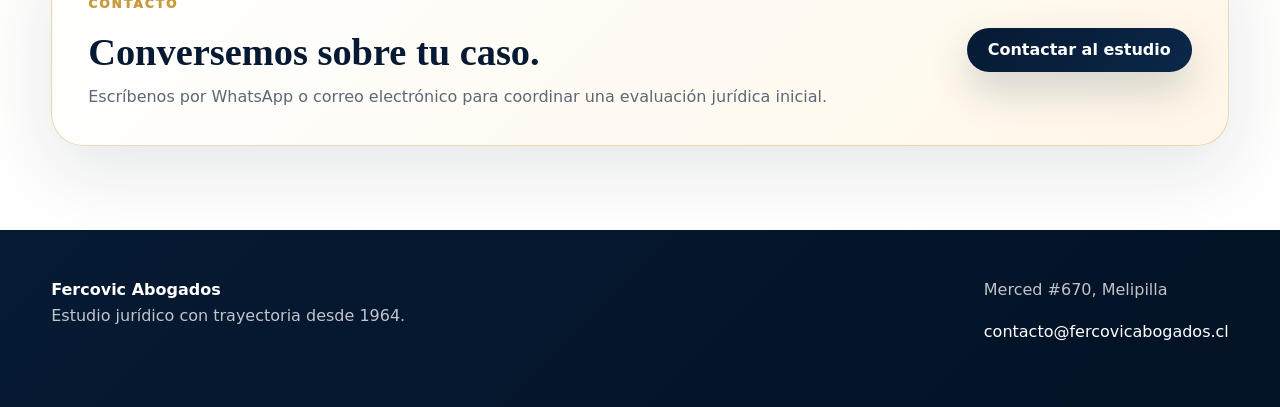
==== commit be25ebec: "Update eyebrow text in index.html" ====
--- a/index.html
+++ b/index.html
@@ -107,7 +107,7 @@
             class="hero-brand-logo"
           >
 
-          <span class="eyebrow">Estudio jurídico con prestigio desde 1964</span>
+          <span class="eyebrow">Estudio jurídico Fundado en 1964</span>
 
           <h1>Defensa jurídica seria, directa y estratégicamente fundada.</h1>
 
--- a/assets/css/styles.css
+++ b/assets/css/styles.css
@@ -1169,3 +1169,18 @@
     max-width:520px;
   }
 }
+.card-action{
+  margin-top:18px;
+}
+
+.card-action a{
+  color:var(--navy);
+  font-weight:950;
+  text-decoration:none;
+  border-bottom:2px solid rgba(199,154,59,.55);
+  padding-bottom:3px;
+}
+
+.card-action a:hover{
+  color:var(--gold);
+}
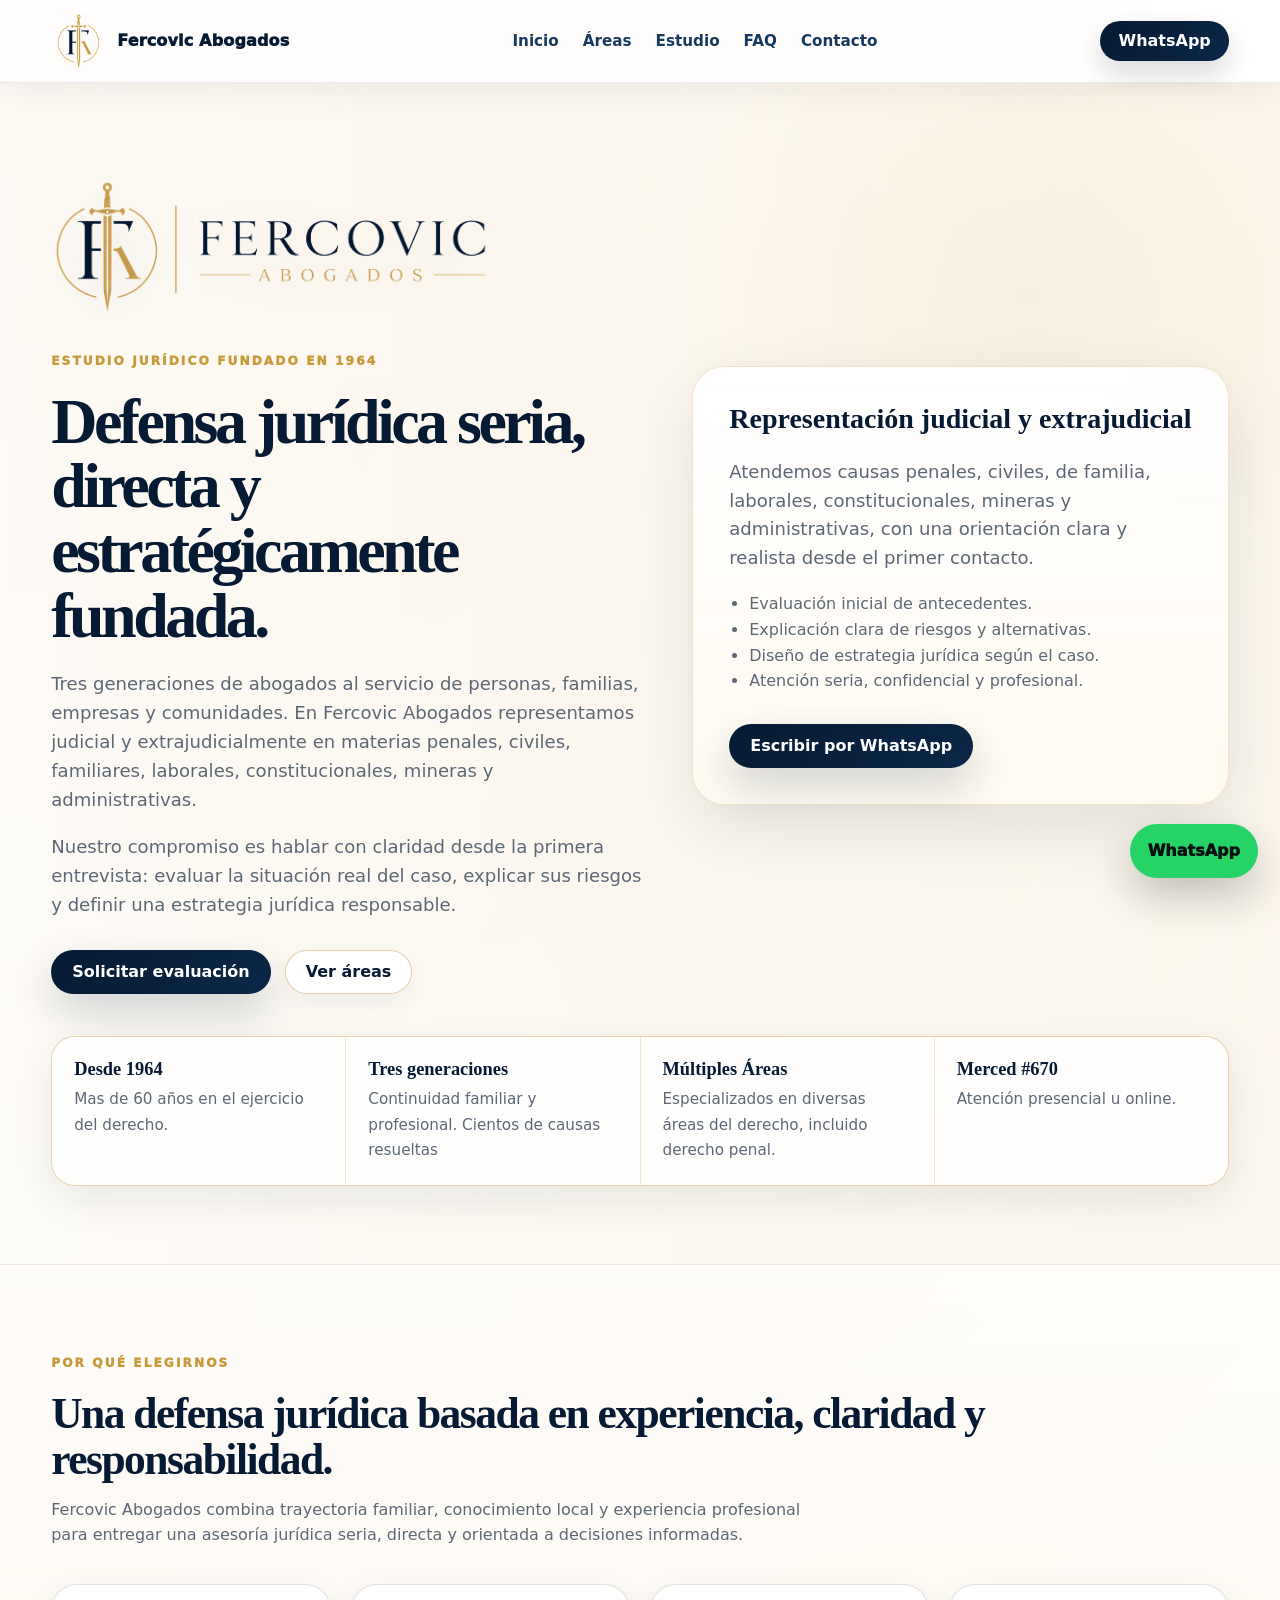
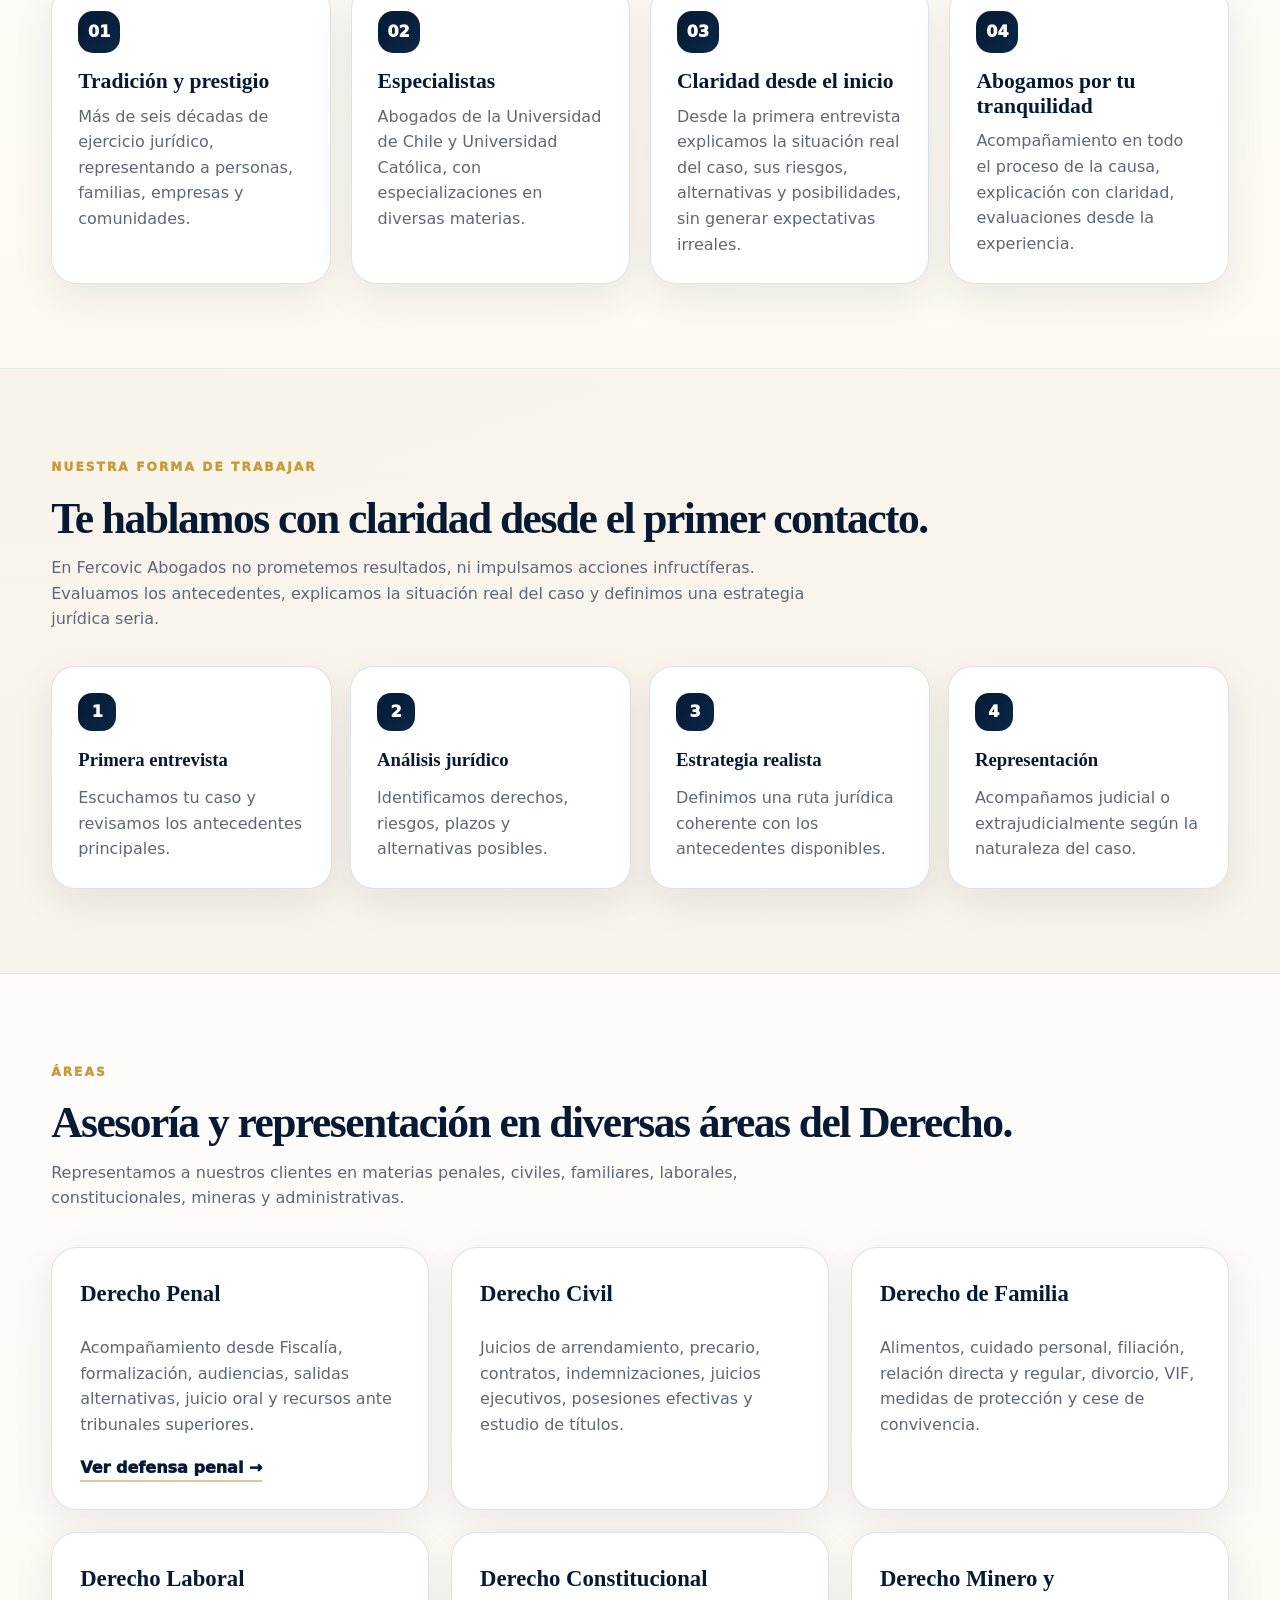
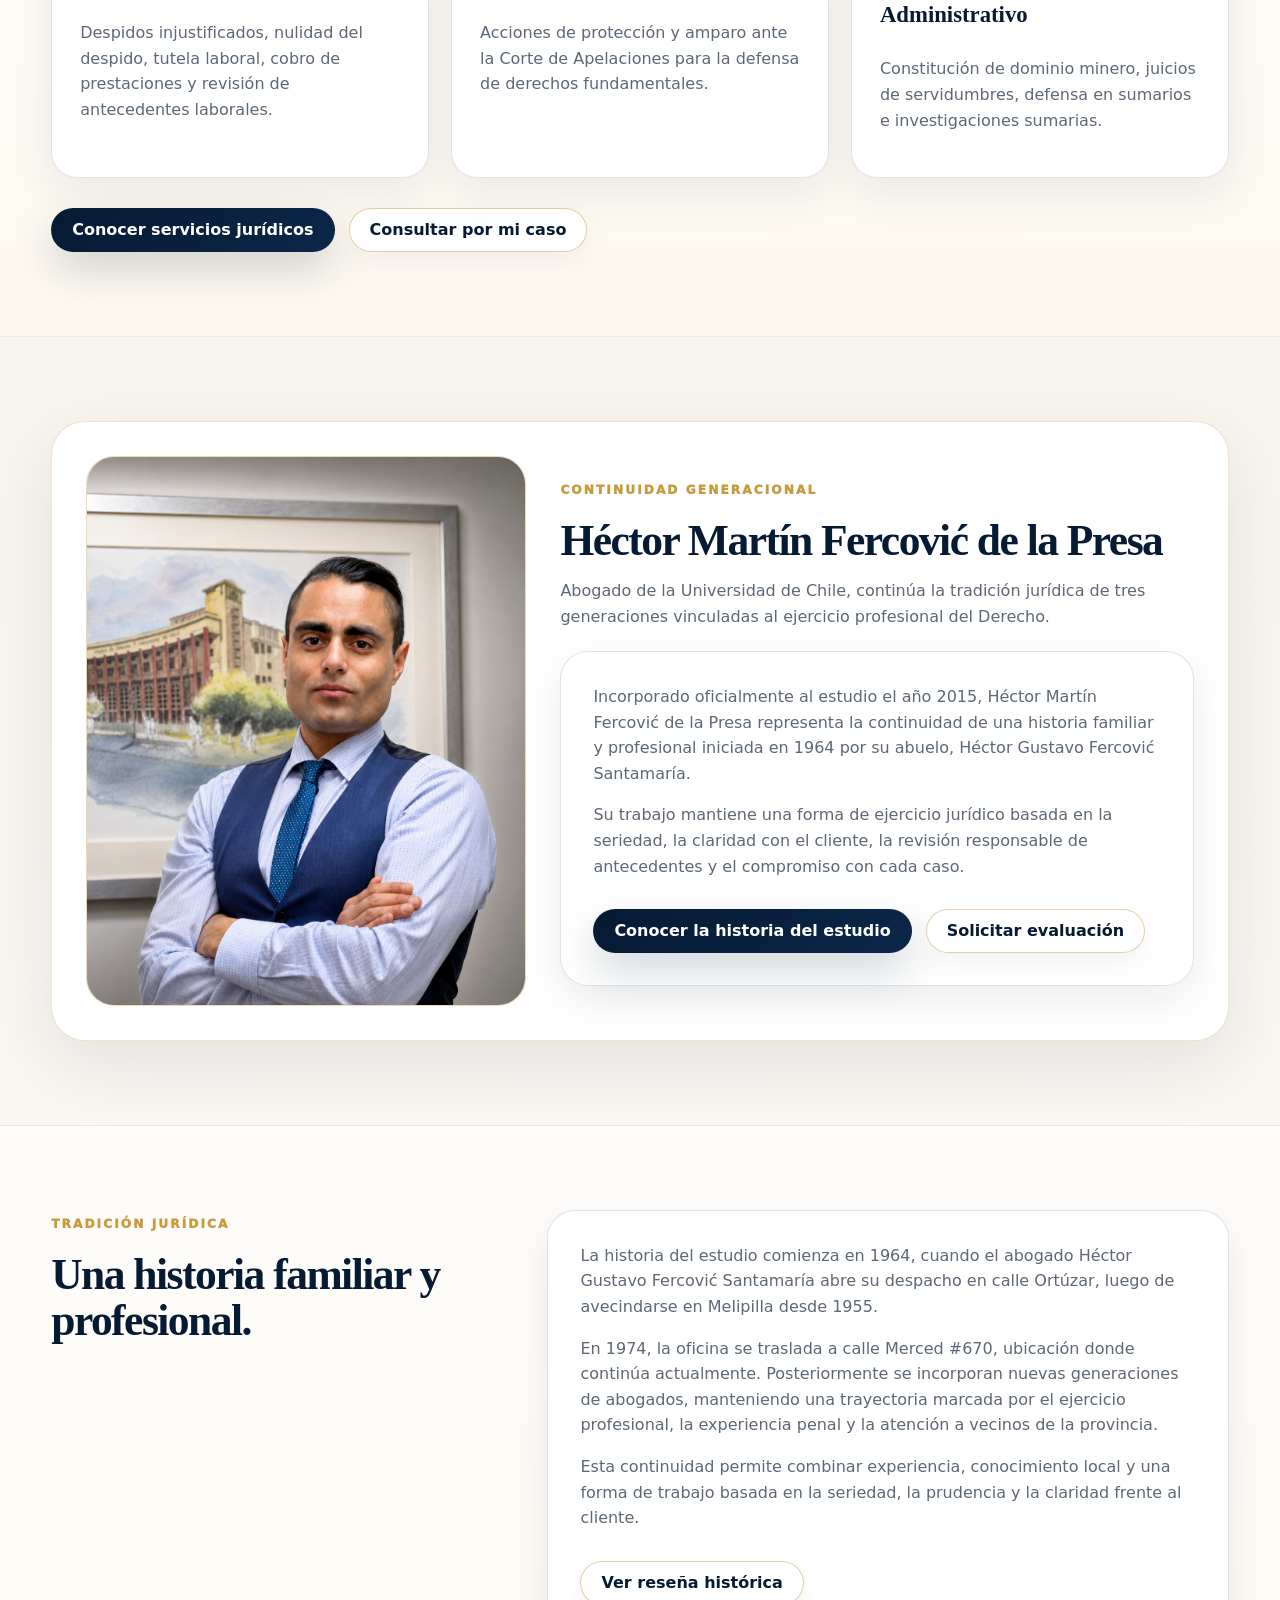
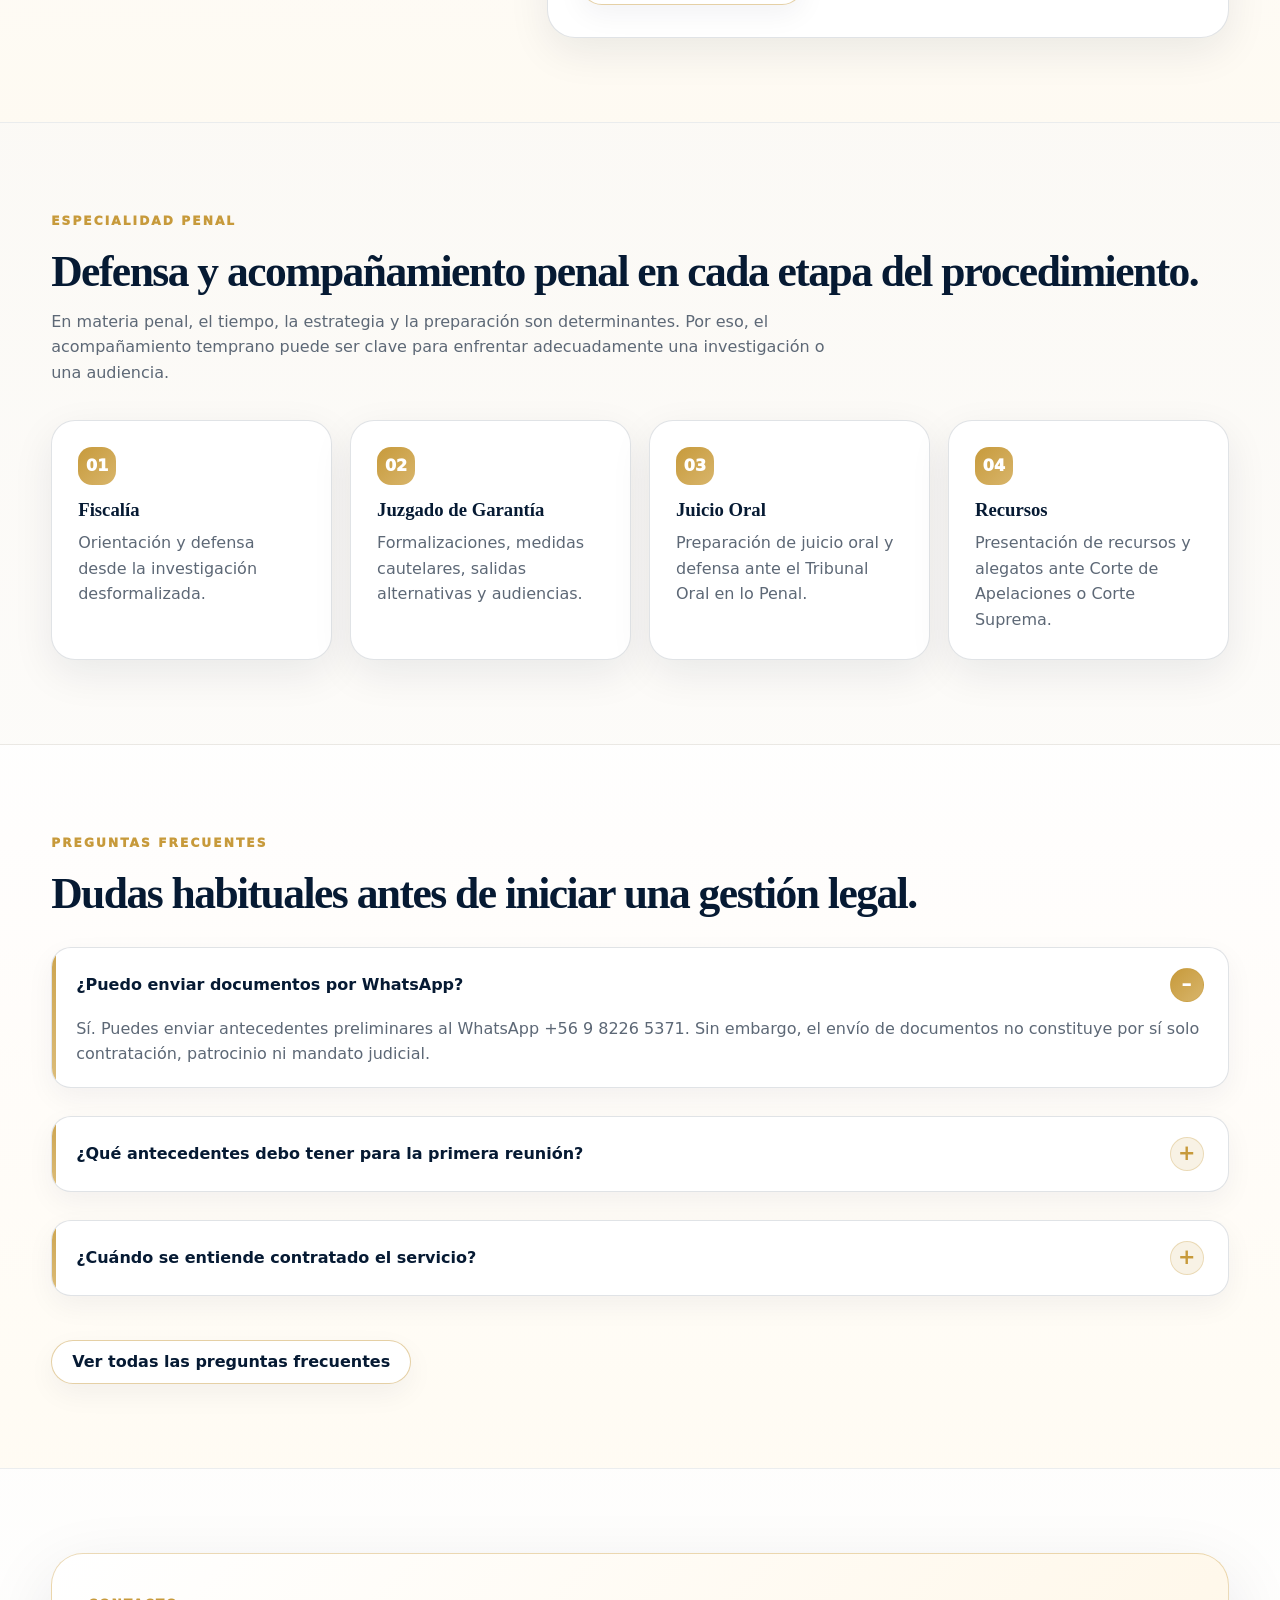
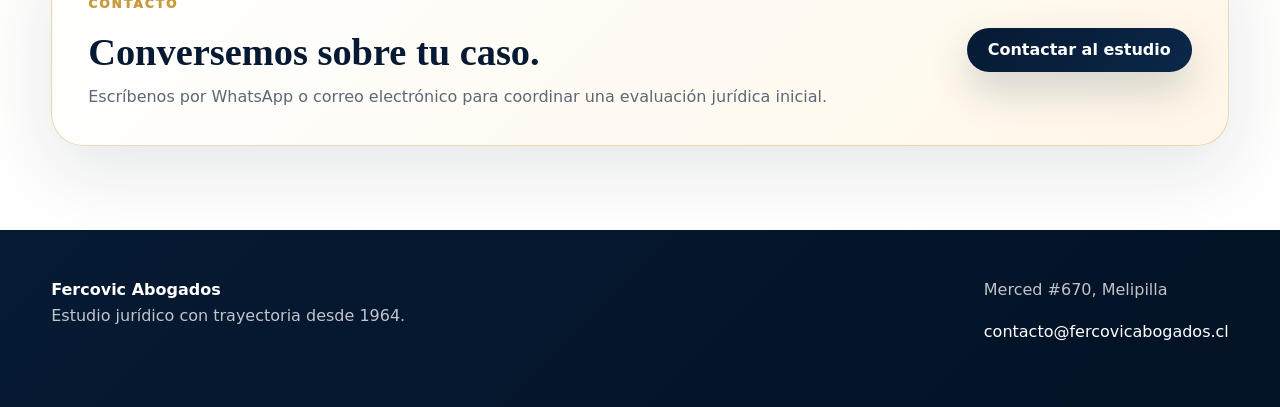
==== commit 057213e0: "Update index.html" ====
--- a/index.html
+++ b/index.html
@@ -203,7 +203,7 @@
             <span>02</span>
             <h3>Especialistas</h3>
             <p>
-             Abogados de la Universidad de Chile y Universidad Católica, con Diplomados, Magister, y Doctorados en diversas materias.
+             Abogados de la Universidad de Chile y Universidad Católica, con especializaciones en diversas materias.
             </p>
           </article>
 
